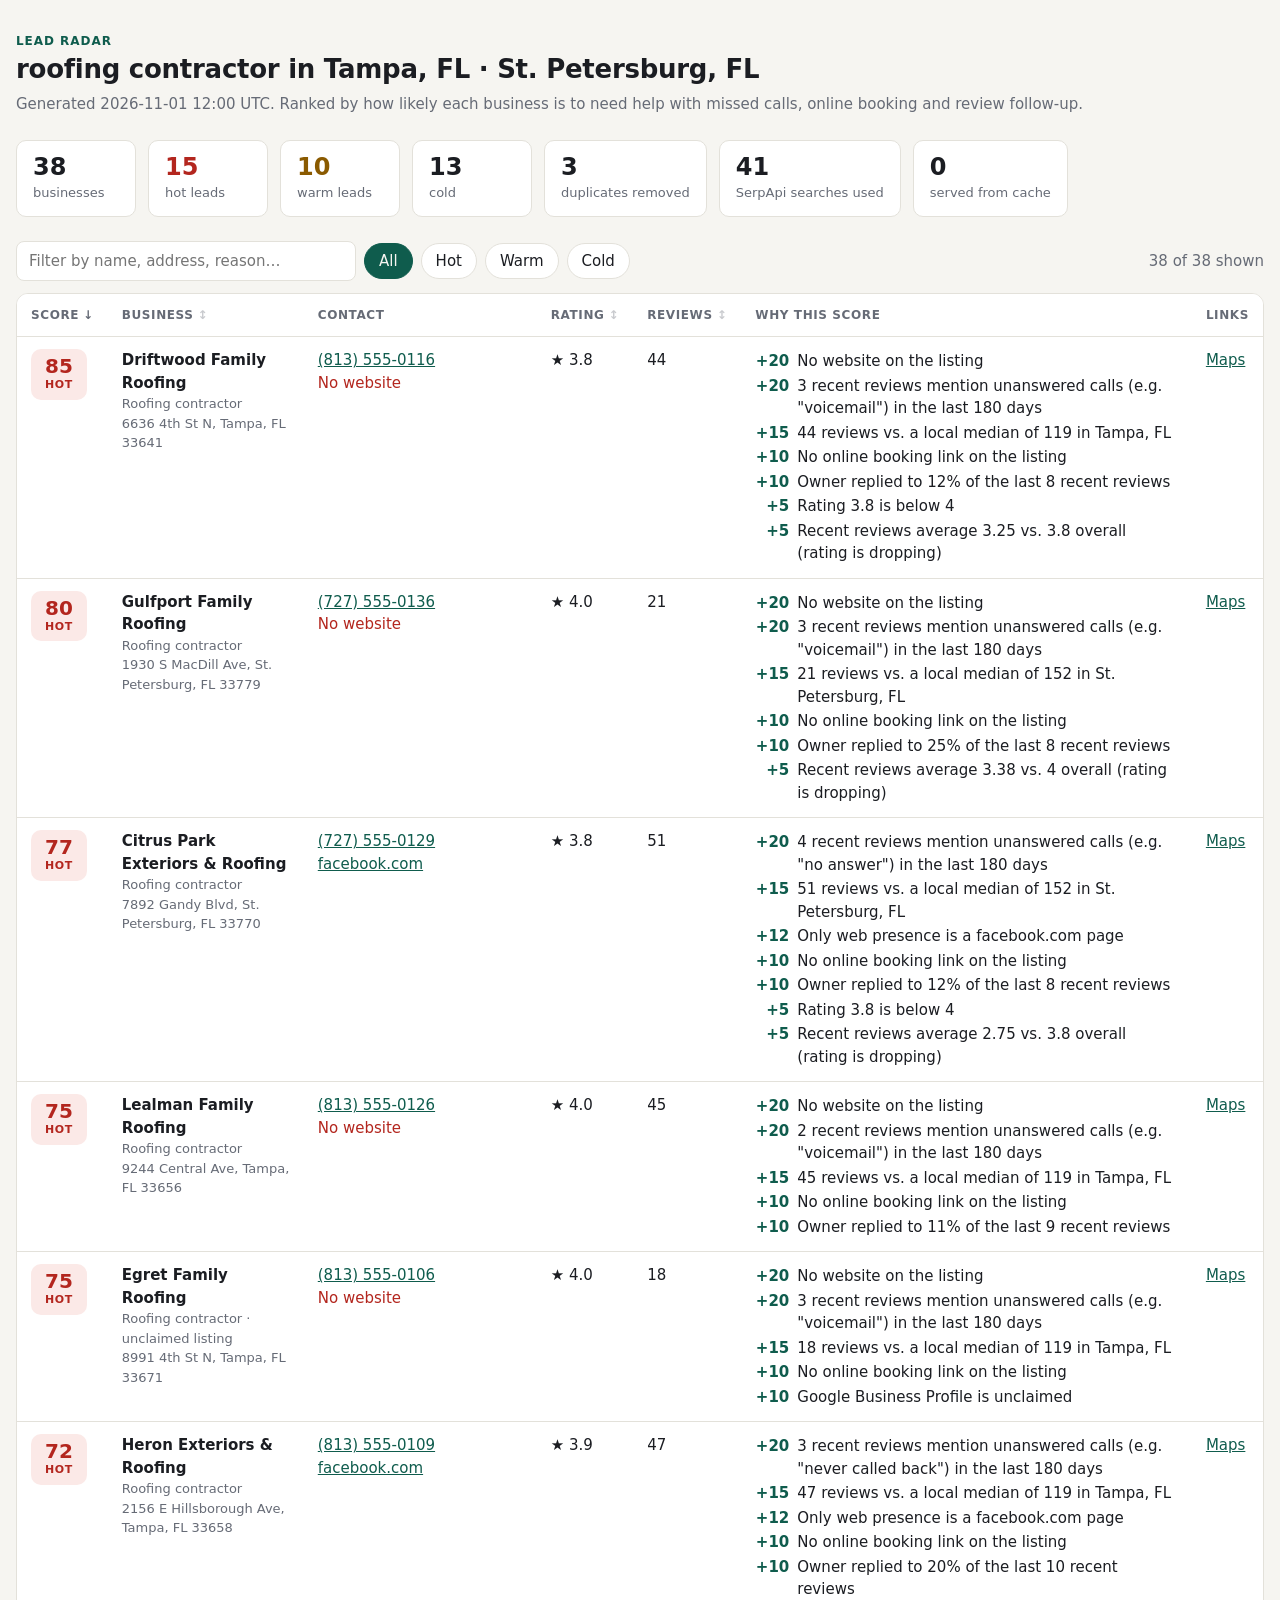
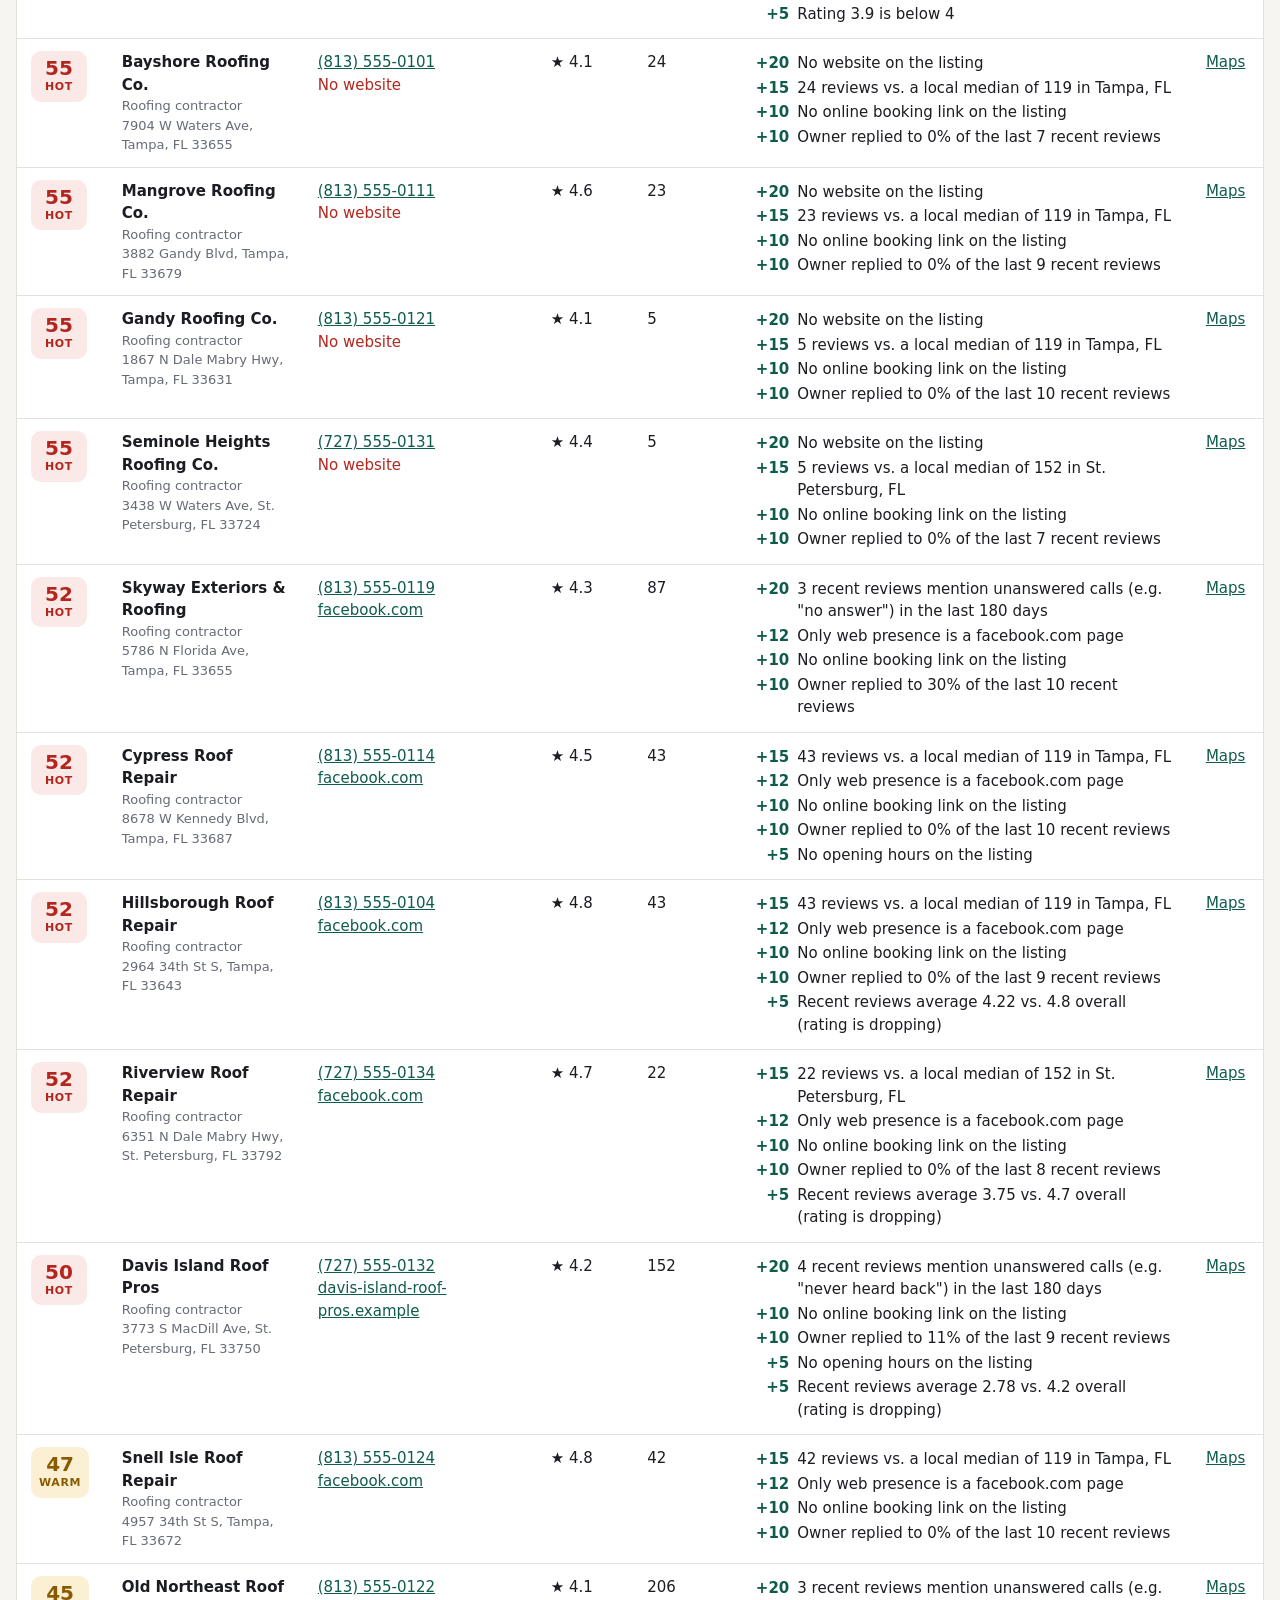
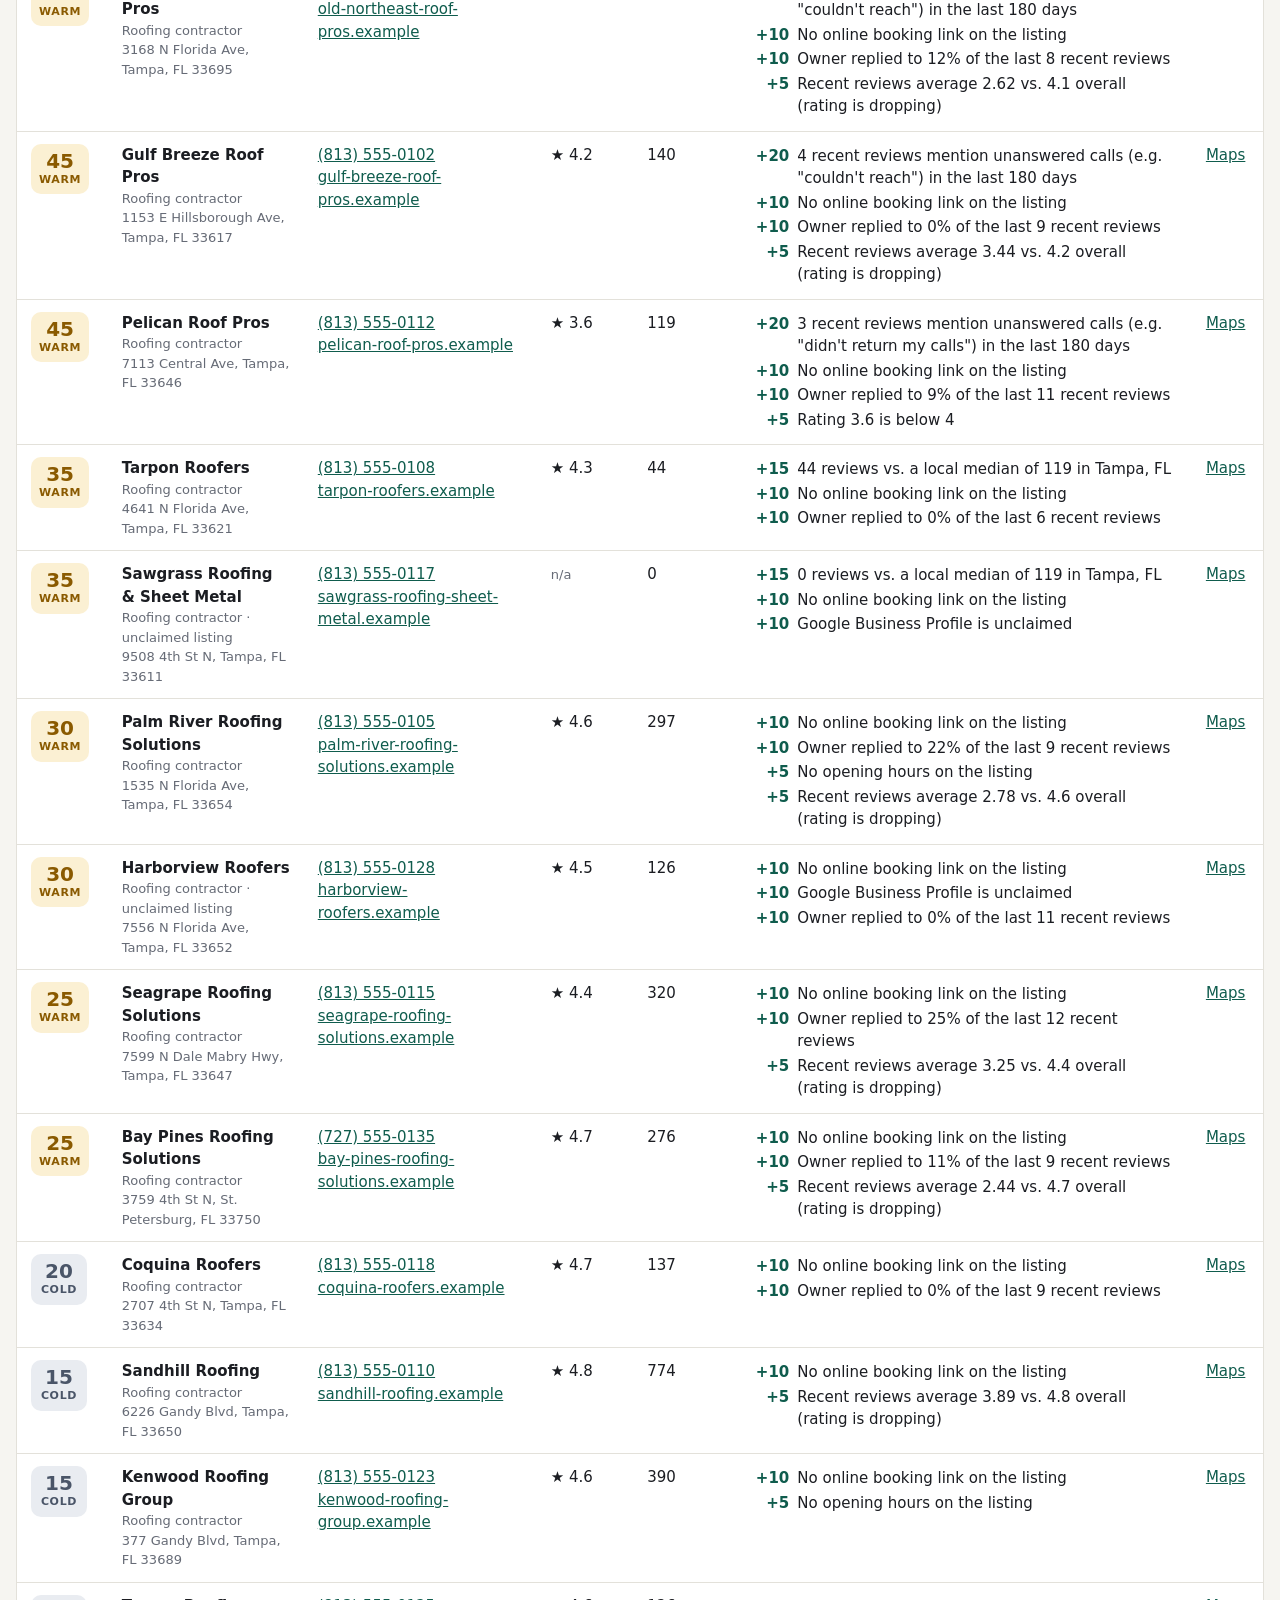
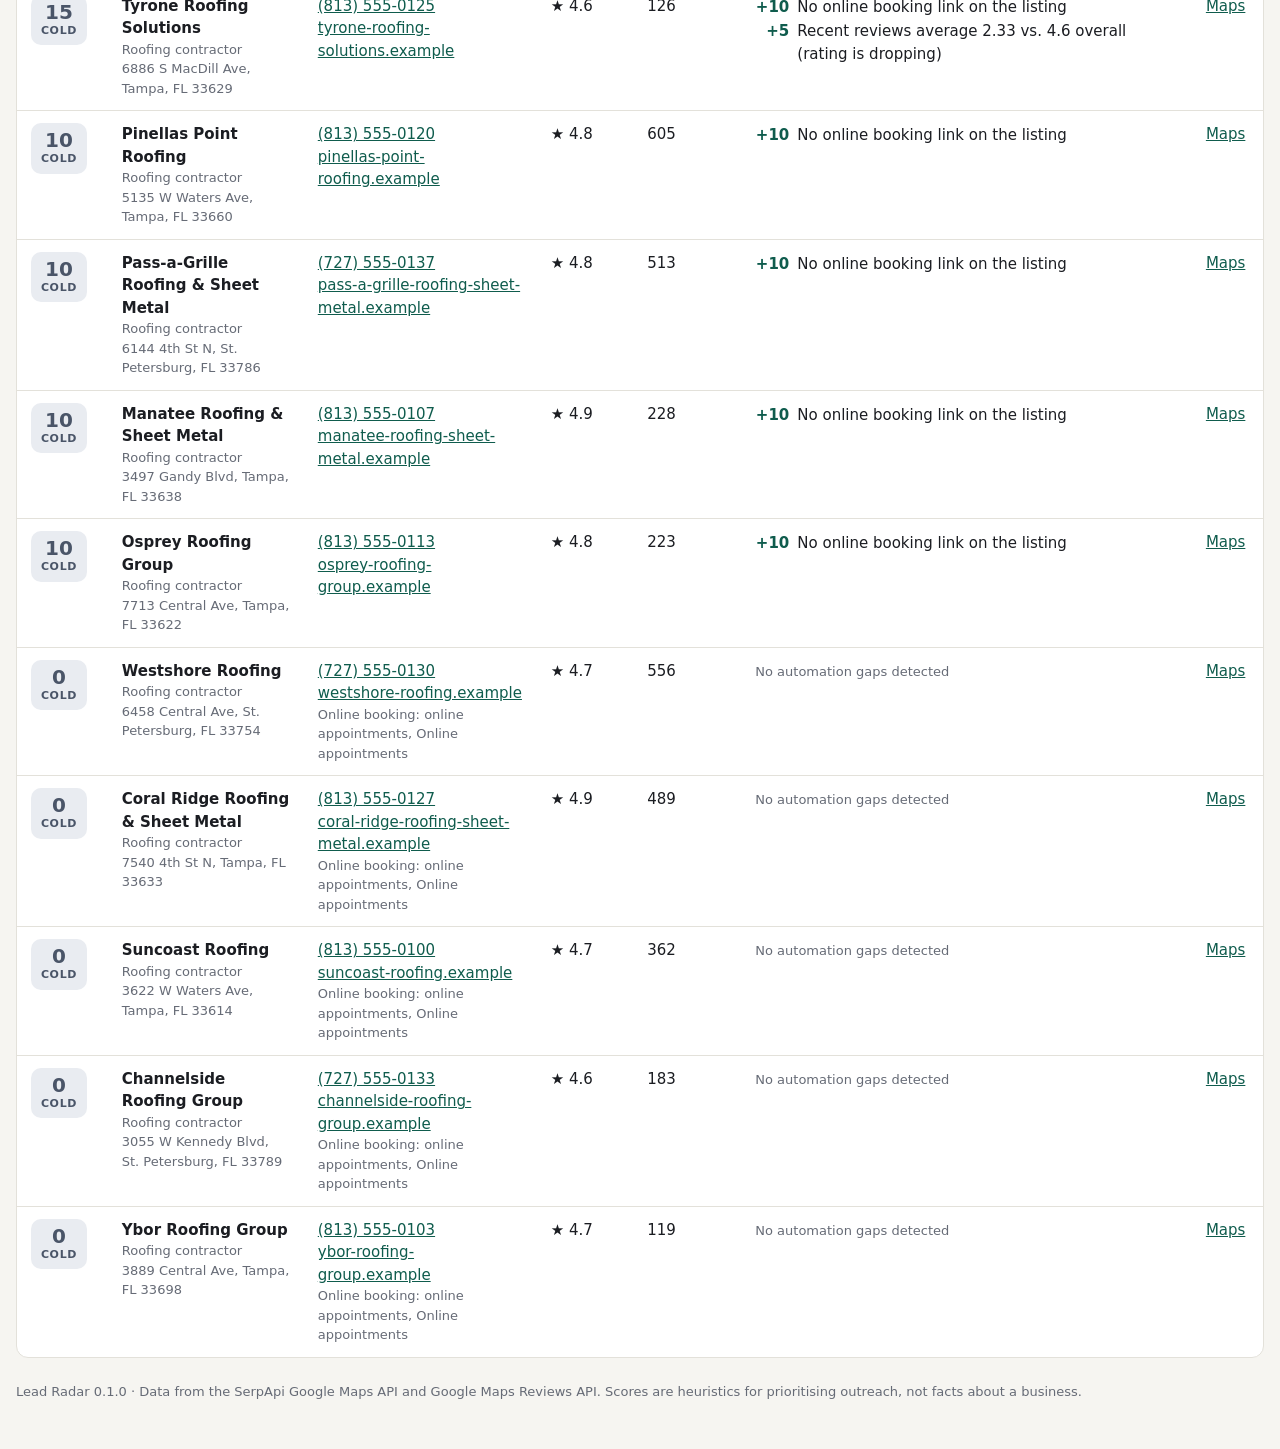
==== examples/demo-report.html @ 7108b61f "feat(export): CSV and self-contained HTML report, with sample output CSV cells are guarded against f" ====
<!doctype html>
<html lang="en">
<head>
<meta charset="utf-8">
<meta name="viewport" content="width=device-width, initial-scale=1">
<title>Lead Radar · roofing contractor</title>
<style>
  :root {
    --bg: #f6f5f1; --surface: #ffffff; --ink: #1b1d22; --muted: #666b76; --line: #e3e1da;
    --accent: #0f5c4d; --accent-soft: #e2efeb;
    --hot: #b3261e; --hot-bg: #fbe9e7; --warm: #8a5a00; --warm-bg: #fbf0d3;
    --cold: #4a5568; --cold-bg: #e9ecf1; --notice-bg: #fff4d6; --notice-ink: #5c4300;
  }
  @media (prefers-color-scheme: dark) {
    :root {
      --bg: #15171b; --surface: #1d2026; --ink: #e9e7e1; --muted: #9aa0ab; --line: #2e323b;
      --accent: #6fcdb6; --accent-soft: #1d332e;
      --hot: #ff9d93; --hot-bg: #47201d; --warm: #f2c668; --warm-bg: #3d3112;
      --cold: #b1b9c7; --cold-bg: #2b303a; --notice-bg: #3d3112; --notice-ink: #f2dca0;
    }
  }
  * { box-sizing: border-box; }
  body {
    margin: 0; background: var(--bg); color: var(--ink);
    font: 15px/1.5 ui-sans-serif, system-ui, -apple-system, "Segoe UI", Roboto, sans-serif;
  }
  .wrap { max-width: 1280px; margin: 0 auto; padding: 32px 16px 48px; }
  header h1 { margin: 0 0 4px; font-size: 26px; letter-spacing: -0.01em; text-wrap: balance; }
  header .eyebrow {
    font-size: 12px; font-weight: 600; letter-spacing: 0.08em; text-transform: uppercase;
    color: var(--accent);
  }
  header p { margin: 0; color: var(--muted); }
  .stats { display: flex; flex-wrap: wrap; gap: 12px; margin: 24px 0; }
  .stat {
    background: var(--surface); border: 1px solid var(--line); border-radius: 10px;
    padding: 12px 16px; min-width: 120px;
  }
  .stat b { display: block; font-size: 24px; line-height: 1.2; font-variant-numeric: tabular-nums; }
  .stat span { color: var(--muted); font-size: 13px; }
  .stat.hot b { color: var(--hot); } .stat.warm b { color: var(--warm); }
  .notice {
    background: var(--notice-bg); color: var(--notice-ink); border-radius: 10px;
    padding: 12px 16px; margin: 0 0 16px;
  }
  .notice ul { margin: 4px 0 0; padding-left: 20px; }
  .toolbar { display: flex; flex-wrap: wrap; gap: 8px; align-items: center; margin-bottom: 12px; }
  .toolbar input[type=search] {
    flex: 1 1 220px; max-width: 340px; padding: 8px 12px; border-radius: 8px;
    border: 1px solid var(--line); background: var(--surface); color: var(--ink); font: inherit;
  }
  .chip {
    border: 1px solid var(--line); background: var(--surface); color: var(--ink);
    border-radius: 999px; padding: 6px 14px; font: inherit; cursor: pointer;
  }
  .chip[aria-pressed=true] { background: var(--accent); border-color: var(--accent); color: var(--bg); }
  .count { color: var(--muted); margin-left: auto; font-variant-numeric: tabular-nums; }
  .table-scroll {
    overflow-x: auto; background: var(--surface); border: 1px solid var(--line); border-radius: 12px;
  }
  table { border-collapse: collapse; width: 100%; min-width: 980px; }
  th, td { text-align: left; vertical-align: top; padding: 12px 14px; border-bottom: 1px solid var(--line); }
  tbody tr:last-child td { border-bottom: 0; }
  thead th {
    position: sticky; top: 0; background: var(--surface); font-size: 12px; letter-spacing: 0.05em;
    text-transform: uppercase; color: var(--muted); white-space: nowrap;
  }
  th button {
    all: unset; cursor: pointer; display: inline-flex; gap: 4px; align-items: center;
  }
  th button:focus-visible, .chip:focus-visible, a:focus-visible, input:focus-visible {
    outline: 2px solid var(--accent); outline-offset: 2px;
  }
  th button::after { content: "↕"; opacity: 0.35; }
  th[aria-sort=ascending] button::after { content: "↑"; opacity: 1; }
  th[aria-sort=descending] button::after { content: "↓"; opacity: 1; }
  .badge {
    display: inline-flex; flex-direction: column; align-items: center; justify-content: center;
    min-width: 56px; padding: 6px 8px; border-radius: 10px; font-variant-numeric: tabular-nums;
  }
  .badge b { font-size: 20px; line-height: 1.1; }
  .badge small { font-size: 11px; font-weight: 600; letter-spacing: 0.06em; text-transform: uppercase; }
  .badge.hot { background: var(--hot-bg); color: var(--hot); }
  .badge.warm { background: var(--warm-bg); color: var(--warm); }
  .badge.cold { background: var(--cold-bg); color: var(--cold); }
  .name { font-weight: 600; }
  .sub { color: var(--muted); font-size: 13px; }
  a { color: var(--accent); }
  .missing { color: var(--hot); }
  .why { margin: 0; padding: 0; list-style: none; min-width: 300px; }
  .why li { display: flex; gap: 8px; padding: 1px 0; }
  .why .pts {
    flex: none; min-width: 34px; text-align: right; font-weight: 600; color: var(--accent);
    font-variant-numeric: tabular-nums;
  }
  .num { font-variant-numeric: tabular-nums; white-space: nowrap; }
  .empty { padding: 32px; text-align: center; color: var(--muted); }
  footer { margin-top: 24px; color: var(--muted); font-size: 13px; }
  @media print { .toolbar { display: none; } .table-scroll { overflow: visible; border: 0; } }
</style>
</head>
<body>
<div class="wrap">
  <header>
    <div class="eyebrow">Lead Radar</div>
    <h1>roofing contractor in Tampa, FL · St. Petersburg, FL</h1>
    <p>Generated 2026-11-01 12:00 UTC.
      Ranked by how likely each business is to need help with missed calls, online booking and review follow-up.</p>
  </header>

  <section class="stats" aria-label="Summary">
    <div class="stat"><b>38</b><span>businesses</span></div>
    <div class="stat hot"><b>15</b><span>hot leads</span></div>
    <div class="stat warm"><b>10</b><span>warm leads</span></div>
    <div class="stat"><b>13</b><span>cold</span></div>
    <div class="stat"><b>3</b><span>duplicates removed</span></div>
    <div class="stat"><b>41</b><span>SerpApi searches used</span></div>
    <div class="stat"><b>0</b><span>served from cache</span></div>
  </section>


  <div class="toolbar">
    <input type="search" id="q" placeholder="Filter by name, address, reason…" aria-label="Filter leads">
    <button class="chip" data-tier="all" aria-pressed="true">All</button>
    <button class="chip" data-tier="hot" aria-pressed="false">Hot</button>
    <button class="chip" data-tier="warm" aria-pressed="false">Warm</button>
    <button class="chip" data-tier="cold" aria-pressed="false">Cold</button>
    <span class="count" id="count" aria-live="polite"></span>
  </div>

  <div class="table-scroll">
    <table id="leads">
      <thead>
        <tr>
          <th data-sort="num" aria-sort="descending"><button>Score</button></th>
          <th data-sort="text"><button>Business</button></th>
          <th>Contact</th>
          <th data-sort="num"><button>Rating</button></th>
          <th data-sort="num"><button>Reviews</button></th>
          <th>Why this score</th>
          <th>Links</th>
        </tr>
      </thead>
      <tbody>
        <tr data-tier="hot">
          <td data-value="85">
            <span class="badge hot"><b>85</b><small>hot</small></span>
          </td>
          <td data-value="driftwood family roofing">
            <div class="name">Driftwood Family Roofing</div>
            <div class="sub">Roofing contractor</div>
            <div class="sub">6636 4th St N, Tampa, FL 33641</div>
          </td>
          <td>
<div class="num"><a href="tel:(813)555-0116">(813) 555-0116</a></div>
<div class="missing">No website</div>          </td>
          <td class="num" data-value="3.8">
★ 3.8          </td>
          <td class="num" data-value="44">44</td>
          <td>
            <ul class="why">
              <li><span class="pts">+20</span><span>No website on the listing</span></li>
              <li><span class="pts">+20</span><span>3 recent reviews mention unanswered calls (e.g. &#34;voicemail&#34;) in the last 180 days</span></li>
              <li><span class="pts">+15</span><span>44 reviews vs. a local median of 119 in Tampa, FL</span></li>
              <li><span class="pts">+10</span><span>No online booking link on the listing</span></li>
              <li><span class="pts">+10</span><span>Owner replied to 12% of the last 8 recent reviews</span></li>
              <li><span class="pts">+5</span><span>Rating 3.8 is below 4</span></li>
              <li><span class="pts">+5</span><span>Recent reviews average 3.25 vs. 3.8 overall (rating is dropping)</span></li>
            </ul>
          </td>
          <td><a href="https://www.google.com/maps/search/?api=1&amp;query=Driftwood+Family+Roofing&amp;query_place_id=ChIJ8-AMjKdJfhqhM4X-fpv_sEs" target="_blank" rel="noopener noreferrer">Maps</a></td>
        </tr>
        <tr data-tier="hot">
          <td data-value="80">
            <span class="badge hot"><b>80</b><small>hot</small></span>
          </td>
          <td data-value="gulfport family roofing">
            <div class="name">Gulfport Family Roofing</div>
            <div class="sub">Roofing contractor</div>
            <div class="sub">1930 S MacDill Ave, St. Petersburg, FL 33779</div>
          </td>
          <td>
<div class="num"><a href="tel:(727)555-0136">(727) 555-0136</a></div>
<div class="missing">No website</div>          </td>
          <td class="num" data-value="4.0">
★ 4.0          </td>
          <td class="num" data-value="21">21</td>
          <td>
            <ul class="why">
              <li><span class="pts">+20</span><span>No website on the listing</span></li>
              <li><span class="pts">+20</span><span>3 recent reviews mention unanswered calls (e.g. &#34;voicemail&#34;) in the last 180 days</span></li>
              <li><span class="pts">+15</span><span>21 reviews vs. a local median of 152 in St. Petersburg, FL</span></li>
              <li><span class="pts">+10</span><span>No online booking link on the listing</span></li>
              <li><span class="pts">+10</span><span>Owner replied to 25% of the last 8 recent reviews</span></li>
              <li><span class="pts">+5</span><span>Recent reviews average 3.38 vs. 4 overall (rating is dropping)</span></li>
            </ul>
          </td>
          <td><a href="https://www.google.com/maps/search/?api=1&amp;query=Gulfport+Family+Roofing&amp;query_place_id=ChIJ2R5J-TTjLCQmPRGGzpPdYOV" target="_blank" rel="noopener noreferrer">Maps</a></td>
        </tr>
        <tr data-tier="hot">
          <td data-value="77">
            <span class="badge hot"><b>77</b><small>hot</small></span>
          </td>
          <td data-value="citrus park exteriors &amp; roofing">
            <div class="name">Citrus Park Exteriors &amp; Roofing</div>
            <div class="sub">Roofing contractor</div>
            <div class="sub">7892 Gandy Blvd, St. Petersburg, FL 33770</div>
          </td>
          <td>
<div class="num"><a href="tel:(727)555-0129">(727) 555-0129</a></div>
<div><a href="https://www.facebook.com/citrusparkexteriorsroofing" target="_blank" rel="noopener noreferrer">facebook.com</a></div>
          </td>
          <td class="num" data-value="3.8">
★ 3.8          </td>
          <td class="num" data-value="51">51</td>
          <td>
            <ul class="why">
              <li><span class="pts">+20</span><span>4 recent reviews mention unanswered calls (e.g. &#34;no answer&#34;) in the last 180 days</span></li>
              <li><span class="pts">+15</span><span>51 reviews vs. a local median of 152 in St. Petersburg, FL</span></li>
              <li><span class="pts">+12</span><span>Only web presence is a facebook.com page</span></li>
              <li><span class="pts">+10</span><span>No online booking link on the listing</span></li>
              <li><span class="pts">+10</span><span>Owner replied to 12% of the last 8 recent reviews</span></li>
              <li><span class="pts">+5</span><span>Rating 3.8 is below 4</span></li>
              <li><span class="pts">+5</span><span>Recent reviews average 2.75 vs. 3.8 overall (rating is dropping)</span></li>
            </ul>
          </td>
          <td><a href="https://www.google.com/maps/search/?api=1&amp;query=Citrus+Park+Exteriors+%26+Roofing&amp;query_place_id=ChIJnfM_gefiu5ugtqq0J-q1aSk" target="_blank" rel="noopener noreferrer">Maps</a></td>
        </tr>
        <tr data-tier="hot">
          <td data-value="75">
            <span class="badge hot"><b>75</b><small>hot</small></span>
          </td>
          <td data-value="lealman family roofing">
            <div class="name">Lealman Family Roofing</div>
            <div class="sub">Roofing contractor</div>
            <div class="sub">9244 Central Ave, Tampa, FL 33656</div>
          </td>
          <td>
<div class="num"><a href="tel:(813)555-0126">(813) 555-0126</a></div>
<div class="missing">No website</div>          </td>
          <td class="num" data-value="4.0">
★ 4.0          </td>
          <td class="num" data-value="45">45</td>
          <td>
            <ul class="why">
              <li><span class="pts">+20</span><span>No website on the listing</span></li>
              <li><span class="pts">+20</span><span>2 recent reviews mention unanswered calls (e.g. &#34;voicemail&#34;) in the last 180 days</span></li>
              <li><span class="pts">+15</span><span>45 reviews vs. a local median of 119 in Tampa, FL</span></li>
              <li><span class="pts">+10</span><span>No online booking link on the listing</span></li>
              <li><span class="pts">+10</span><span>Owner replied to 11% of the last 9 recent reviews</span></li>
            </ul>
          </td>
          <td><a href="https://www.google.com/maps/search/?api=1&amp;query=Lealman+Family+Roofing&amp;query_place_id=ChIJWhpCqOLhJ2EC76eHAQXaRl7" target="_blank" rel="noopener noreferrer">Maps</a></td>
        </tr>
        <tr data-tier="hot">
          <td data-value="75">
            <span class="badge hot"><b>75</b><small>hot</small></span>
          </td>
          <td data-value="egret family roofing">
            <div class="name">Egret Family Roofing</div>
            <div class="sub">Roofing contractor · unclaimed listing</div>
            <div class="sub">8991 4th St N, Tampa, FL 33671</div>
          </td>
          <td>
<div class="num"><a href="tel:(813)555-0106">(813) 555-0106</a></div>
<div class="missing">No website</div>          </td>
          <td class="num" data-value="4.0">
★ 4.0          </td>
          <td class="num" data-value="18">18</td>
          <td>
            <ul class="why">
              <li><span class="pts">+20</span><span>No website on the listing</span></li>
              <li><span class="pts">+20</span><span>3 recent reviews mention unanswered calls (e.g. &#34;voicemail&#34;) in the last 180 days</span></li>
              <li><span class="pts">+15</span><span>18 reviews vs. a local median of 119 in Tampa, FL</span></li>
              <li><span class="pts">+10</span><span>No online booking link on the listing</span></li>
              <li><span class="pts">+10</span><span>Google Business Profile is unclaimed</span></li>
            </ul>
          </td>
          <td><a href="https://www.google.com/maps/search/?api=1&amp;query=Egret+Family+Roofing&amp;query_place_id=ChIJF3dx-ZjfBoQCCdWgN4S1q5F" target="_blank" rel="noopener noreferrer">Maps</a></td>
        </tr>
        <tr data-tier="hot">
          <td data-value="72">
            <span class="badge hot"><b>72</b><small>hot</small></span>
          </td>
          <td data-value="heron exteriors &amp; roofing">
            <div class="name">Heron Exteriors &amp; Roofing</div>
            <div class="sub">Roofing contractor</div>
            <div class="sub">2156 E Hillsborough Ave, Tampa, FL 33658</div>
          </td>
          <td>
<div class="num"><a href="tel:(813)555-0109">(813) 555-0109</a></div>
<div><a href="https://www.facebook.com/heronexteriorsroofing" target="_blank" rel="noopener noreferrer">facebook.com</a></div>
          </td>
          <td class="num" data-value="3.9">
★ 3.9          </td>
          <td class="num" data-value="47">47</td>
          <td>
            <ul class="why">
              <li><span class="pts">+20</span><span>3 recent reviews mention unanswered calls (e.g. &#34;never called back&#34;) in the last 180 days</span></li>
              <li><span class="pts">+15</span><span>47 reviews vs. a local median of 119 in Tampa, FL</span></li>
              <li><span class="pts">+12</span><span>Only web presence is a facebook.com page</span></li>
              <li><span class="pts">+10</span><span>No online booking link on the listing</span></li>
              <li><span class="pts">+10</span><span>Owner replied to 20% of the last 10 recent reviews</span></li>
              <li><span class="pts">+5</span><span>Rating 3.9 is below 4</span></li>
            </ul>
          </td>
          <td><a href="https://www.google.com/maps/search/?api=1&amp;query=Heron+Exteriors+%26+Roofing&amp;query_place_id=ChIJMaWTGrm2tvRIUjr7xUSeMOQ" target="_blank" rel="noopener noreferrer">Maps</a></td>
        </tr>
        <tr data-tier="hot">
          <td data-value="55">
            <span class="badge hot"><b>55</b><small>hot</small></span>
          </td>
          <td data-value="bayshore roofing co.">
            <div class="name">Bayshore Roofing Co.</div>
            <div class="sub">Roofing contractor</div>
            <div class="sub">7904 W Waters Ave, Tampa, FL 33655</div>
          </td>
          <td>
<div class="num"><a href="tel:(813)555-0101">(813) 555-0101</a></div>
<div class="missing">No website</div>          </td>
          <td class="num" data-value="4.1">
★ 4.1          </td>
          <td class="num" data-value="24">24</td>
          <td>
            <ul class="why">
              <li><span class="pts">+20</span><span>No website on the listing</span></li>
              <li><span class="pts">+15</span><span>24 reviews vs. a local median of 119 in Tampa, FL</span></li>
              <li><span class="pts">+10</span><span>No online booking link on the listing</span></li>
              <li><span class="pts">+10</span><span>Owner replied to 0% of the last 7 recent reviews</span></li>
            </ul>
          </td>
          <td><a href="https://www.google.com/maps/search/?api=1&amp;query=Bayshore+Roofing+Co.&amp;query_place_id=ChIJK9VIlirP8XXAzoVF6_h276_" target="_blank" rel="noopener noreferrer">Maps</a></td>
        </tr>
        <tr data-tier="hot">
          <td data-value="55">
            <span class="badge hot"><b>55</b><small>hot</small></span>
          </td>
          <td data-value="mangrove roofing co.">
            <div class="name">Mangrove Roofing Co.</div>
            <div class="sub">Roofing contractor</div>
            <div class="sub">3882 Gandy Blvd, Tampa, FL 33679</div>
          </td>
          <td>
<div class="num"><a href="tel:(813)555-0111">(813) 555-0111</a></div>
<div class="missing">No website</div>          </td>
          <td class="num" data-value="4.6">
★ 4.6          </td>
          <td class="num" data-value="23">23</td>
          <td>
            <ul class="why">
              <li><span class="pts">+20</span><span>No website on the listing</span></li>
              <li><span class="pts">+15</span><span>23 reviews vs. a local median of 119 in Tampa, FL</span></li>
              <li><span class="pts">+10</span><span>No online booking link on the listing</span></li>
              <li><span class="pts">+10</span><span>Owner replied to 0% of the last 9 recent reviews</span></li>
            </ul>
          </td>
          <td><a href="https://www.google.com/maps/search/?api=1&amp;query=Mangrove+Roofing+Co.&amp;query_place_id=ChIJ-CKq6Hr4wyLmzKUV6WYcirw" target="_blank" rel="noopener noreferrer">Maps</a></td>
        </tr>
        <tr data-tier="hot">
          <td data-value="55">
            <span class="badge hot"><b>55</b><small>hot</small></span>
          </td>
          <td data-value="gandy roofing co.">
            <div class="name">Gandy Roofing Co.</div>
            <div class="sub">Roofing contractor</div>
            <div class="sub">1867 N Dale Mabry Hwy, Tampa, FL 33631</div>
          </td>
          <td>
<div class="num"><a href="tel:(813)555-0121">(813) 555-0121</a></div>
<div class="missing">No website</div>          </td>
          <td class="num" data-value="4.1">
★ 4.1          </td>
          <td class="num" data-value="5">5</td>
          <td>
            <ul class="why">
              <li><span class="pts">+20</span><span>No website on the listing</span></li>
              <li><span class="pts">+15</span><span>5 reviews vs. a local median of 119 in Tampa, FL</span></li>
              <li><span class="pts">+10</span><span>No online booking link on the listing</span></li>
              <li><span class="pts">+10</span><span>Owner replied to 0% of the last 10 recent reviews</span></li>
            </ul>
          </td>
          <td><a href="https://www.google.com/maps/search/?api=1&amp;query=Gandy+Roofing+Co.&amp;query_place_id=ChIJNhxy83gaJBJt1UPy7abq3Al" target="_blank" rel="noopener noreferrer">Maps</a></td>
        </tr>
        <tr data-tier="hot">
          <td data-value="55">
            <span class="badge hot"><b>55</b><small>hot</small></span>
          </td>
          <td data-value="seminole heights roofing co.">
            <div class="name">Seminole Heights Roofing Co.</div>
            <div class="sub">Roofing contractor</div>
            <div class="sub">3438 W Waters Ave, St. Petersburg, FL 33724</div>
          </td>
          <td>
<div class="num"><a href="tel:(727)555-0131">(727) 555-0131</a></div>
<div class="missing">No website</div>          </td>
          <td class="num" data-value="4.4">
★ 4.4          </td>
          <td class="num" data-value="5">5</td>
          <td>
            <ul class="why">
              <li><span class="pts">+20</span><span>No website on the listing</span></li>
              <li><span class="pts">+15</span><span>5 reviews vs. a local median of 152 in St. Petersburg, FL</span></li>
              <li><span class="pts">+10</span><span>No online booking link on the listing</span></li>
              <li><span class="pts">+10</span><span>Owner replied to 0% of the last 7 recent reviews</span></li>
            </ul>
          </td>
          <td><a href="https://www.google.com/maps/search/?api=1&amp;query=Seminole+Heights+Roofing+Co.&amp;query_place_id=ChIJU0VCK2A2SKx9duZhGSnfAdp" target="_blank" rel="noopener noreferrer">Maps</a></td>
        </tr>
        <tr data-tier="hot">
          <td data-value="52">
            <span class="badge hot"><b>52</b><small>hot</small></span>
          </td>
          <td data-value="skyway exteriors &amp; roofing">
            <div class="name">Skyway Exteriors &amp; Roofing</div>
            <div class="sub">Roofing contractor</div>
            <div class="sub">5786 N Florida Ave, Tampa, FL 33655</div>
          </td>
          <td>
<div class="num"><a href="tel:(813)555-0119">(813) 555-0119</a></div>
<div><a href="https://www.facebook.com/skywayexteriorsroofing" target="_blank" rel="noopener noreferrer">facebook.com</a></div>
          </td>
          <td class="num" data-value="4.3">
★ 4.3          </td>
          <td class="num" data-value="87">87</td>
          <td>
            <ul class="why">
              <li><span class="pts">+20</span><span>3 recent reviews mention unanswered calls (e.g. &#34;no answer&#34;) in the last 180 days</span></li>
              <li><span class="pts">+12</span><span>Only web presence is a facebook.com page</span></li>
              <li><span class="pts">+10</span><span>No online booking link on the listing</span></li>
              <li><span class="pts">+10</span><span>Owner replied to 30% of the last 10 recent reviews</span></li>
            </ul>
          </td>
          <td><a href="https://www.google.com/maps/search/?api=1&amp;query=Skyway+Exteriors+%26+Roofing&amp;query_place_id=ChIJDAOfaPKQPDPlGY2VGwkUDnO" target="_blank" rel="noopener noreferrer">Maps</a></td>
        </tr>
        <tr data-tier="hot">
          <td data-value="52">
            <span class="badge hot"><b>52</b><small>hot</small></span>
          </td>
          <td data-value="cypress roof repair">
            <div class="name">Cypress Roof Repair</div>
            <div class="sub">Roofing contractor</div>
            <div class="sub">8678 W Kennedy Blvd, Tampa, FL 33687</div>
          </td>
          <td>
<div class="num"><a href="tel:(813)555-0114">(813) 555-0114</a></div>
<div><a href="https://www.facebook.com/cypressroofrepair" target="_blank" rel="noopener noreferrer">facebook.com</a></div>
          </td>
          <td class="num" data-value="4.5">
★ 4.5          </td>
          <td class="num" data-value="43">43</td>
          <td>
            <ul class="why">
              <li><span class="pts">+15</span><span>43 reviews vs. a local median of 119 in Tampa, FL</span></li>
              <li><span class="pts">+12</span><span>Only web presence is a facebook.com page</span></li>
              <li><span class="pts">+10</span><span>No online booking link on the listing</span></li>
              <li><span class="pts">+10</span><span>Owner replied to 0% of the last 10 recent reviews</span></li>
              <li><span class="pts">+5</span><span>No opening hours on the listing</span></li>
            </ul>
          </td>
          <td><a href="https://www.google.com/maps/search/?api=1&amp;query=Cypress+Roof+Repair&amp;query_place_id=ChIJq_YryTGzzVWVNy8A70dDuQt" target="_blank" rel="noopener noreferrer">Maps</a></td>
        </tr>
        <tr data-tier="hot">
          <td data-value="52">
            <span class="badge hot"><b>52</b><small>hot</small></span>
          </td>
          <td data-value="hillsborough roof repair">
            <div class="name">Hillsborough Roof Repair</div>
            <div class="sub">Roofing contractor</div>
            <div class="sub">2964 34th St S, Tampa, FL 33643</div>
          </td>
          <td>
<div class="num"><a href="tel:(813)555-0104">(813) 555-0104</a></div>
<div><a href="https://www.facebook.com/hillsboroughroofrepair" target="_blank" rel="noopener noreferrer">facebook.com</a></div>
          </td>
          <td class="num" data-value="4.8">
★ 4.8          </td>
          <td class="num" data-value="43">43</td>
          <td>
            <ul class="why">
              <li><span class="pts">+15</span><span>43 reviews vs. a local median of 119 in Tampa, FL</span></li>
              <li><span class="pts">+12</span><span>Only web presence is a facebook.com page</span></li>
              <li><span class="pts">+10</span><span>No online booking link on the listing</span></li>
              <li><span class="pts">+10</span><span>Owner replied to 0% of the last 9 recent reviews</span></li>
              <li><span class="pts">+5</span><span>Recent reviews average 4.22 vs. 4.8 overall (rating is dropping)</span></li>
            </ul>
          </td>
          <td><a href="https://www.google.com/maps/search/?api=1&amp;query=Hillsborough+Roof+Repair&amp;query_place_id=ChIJfYsgU_-eyxx4heSoTNI1ZIn" target="_blank" rel="noopener noreferrer">Maps</a></td>
        </tr>
        <tr data-tier="hot">
          <td data-value="52">
            <span class="badge hot"><b>52</b><small>hot</small></span>
          </td>
          <td data-value="riverview roof repair">
            <div class="name">Riverview Roof Repair</div>
            <div class="sub">Roofing contractor</div>
            <div class="sub">6351 N Dale Mabry Hwy, St. Petersburg, FL 33792</div>
          </td>
          <td>
<div class="num"><a href="tel:(727)555-0134">(727) 555-0134</a></div>
<div><a href="https://www.facebook.com/riverviewroofrepair" target="_blank" rel="noopener noreferrer">facebook.com</a></div>
          </td>
          <td class="num" data-value="4.7">
★ 4.7          </td>
          <td class="num" data-value="22">22</td>
          <td>
            <ul class="why">
              <li><span class="pts">+15</span><span>22 reviews vs. a local median of 152 in St. Petersburg, FL</span></li>
              <li><span class="pts">+12</span><span>Only web presence is a facebook.com page</span></li>
              <li><span class="pts">+10</span><span>No online booking link on the listing</span></li>
              <li><span class="pts">+10</span><span>Owner replied to 0% of the last 8 recent reviews</span></li>
              <li><span class="pts">+5</span><span>Recent reviews average 3.75 vs. 4.7 overall (rating is dropping)</span></li>
            </ul>
          </td>
          <td><a href="https://www.google.com/maps/search/?api=1&amp;query=Riverview+Roof+Repair&amp;query_place_id=ChIJTnoytbcDpdGLV_eJQWcClW5" target="_blank" rel="noopener noreferrer">Maps</a></td>
        </tr>
        <tr data-tier="hot">
          <td data-value="50">
            <span class="badge hot"><b>50</b><small>hot</small></span>
          </td>
          <td data-value="davis island roof pros">
            <div class="name">Davis Island Roof Pros</div>
            <div class="sub">Roofing contractor</div>
            <div class="sub">3773 S MacDill Ave, St. Petersburg, FL 33750</div>
          </td>
          <td>
<div class="num"><a href="tel:(727)555-0132">(727) 555-0132</a></div>
<div><a href="https://www.davis-island-roof-pros.example/" target="_blank" rel="noopener noreferrer">davis-island-roof-pros.example</a></div>
          </td>
          <td class="num" data-value="4.2">
★ 4.2          </td>
          <td class="num" data-value="152">152</td>
          <td>
            <ul class="why">
              <li><span class="pts">+20</span><span>4 recent reviews mention unanswered calls (e.g. &#34;never heard back&#34;) in the last 180 days</span></li>
              <li><span class="pts">+10</span><span>No online booking link on the listing</span></li>
              <li><span class="pts">+10</span><span>Owner replied to 11% of the last 9 recent reviews</span></li>
              <li><span class="pts">+5</span><span>No opening hours on the listing</span></li>
              <li><span class="pts">+5</span><span>Recent reviews average 2.78 vs. 4.2 overall (rating is dropping)</span></li>
            </ul>
          </td>
          <td><a href="https://www.google.com/maps/search/?api=1&amp;query=Davis+Island+Roof+Pros&amp;query_place_id=ChIJGsAcmVjCDCnuo6aN1deptsC" target="_blank" rel="noopener noreferrer">Maps</a></td>
        </tr>
        <tr data-tier="warm">
          <td data-value="47">
            <span class="badge warm"><b>47</b><small>warm</small></span>
          </td>
          <td data-value="snell isle roof repair">
            <div class="name">Snell Isle Roof Repair</div>
            <div class="sub">Roofing contractor</div>
            <div class="sub">4957 34th St S, Tampa, FL 33672</div>
          </td>
          <td>
<div class="num"><a href="tel:(813)555-0124">(813) 555-0124</a></div>
<div><a href="https://www.facebook.com/snellisleroofrepair" target="_blank" rel="noopener noreferrer">facebook.com</a></div>
          </td>
          <td class="num" data-value="4.8">
★ 4.8          </td>
          <td class="num" data-value="42">42</td>
          <td>
            <ul class="why">
              <li><span class="pts">+15</span><span>42 reviews vs. a local median of 119 in Tampa, FL</span></li>
              <li><span class="pts">+12</span><span>Only web presence is a facebook.com page</span></li>
              <li><span class="pts">+10</span><span>No online booking link on the listing</span></li>
              <li><span class="pts">+10</span><span>Owner replied to 0% of the last 10 recent reviews</span></li>
            </ul>
          </td>
          <td><a href="https://www.google.com/maps/search/?api=1&amp;query=Snell+Isle+Roof+Repair&amp;query_place_id=ChIJOmL9HPKnIij1uHFm4Ztp7X-" target="_blank" rel="noopener noreferrer">Maps</a></td>
        </tr>
        <tr data-tier="warm">
          <td data-value="45">
            <span class="badge warm"><b>45</b><small>warm</small></span>
          </td>
          <td data-value="old northeast roof pros">
            <div class="name">Old Northeast Roof Pros</div>
            <div class="sub">Roofing contractor</div>
            <div class="sub">3168 N Florida Ave, Tampa, FL 33695</div>
          </td>
          <td>
<div class="num"><a href="tel:(813)555-0122">(813) 555-0122</a></div>
<div><a href="https://www.old-northeast-roof-pros.example/" target="_blank" rel="noopener noreferrer">old-northeast-roof-pros.example</a></div>
          </td>
          <td class="num" data-value="4.1">
★ 4.1          </td>
          <td class="num" data-value="206">206</td>
          <td>
            <ul class="why">
              <li><span class="pts">+20</span><span>3 recent reviews mention unanswered calls (e.g. &#34;couldn&#39;t reach&#34;) in the last 180 days</span></li>
              <li><span class="pts">+10</span><span>No online booking link on the listing</span></li>
              <li><span class="pts">+10</span><span>Owner replied to 12% of the last 8 recent reviews</span></li>
              <li><span class="pts">+5</span><span>Recent reviews average 2.62 vs. 4.1 overall (rating is dropping)</span></li>
            </ul>
          </td>
          <td><a href="https://www.google.com/maps/search/?api=1&amp;query=Old+Northeast+Roof+Pros&amp;query_place_id=ChIJJSa09koJxPg8A0JMiT1Gp0G" target="_blank" rel="noopener noreferrer">Maps</a></td>
        </tr>
        <tr data-tier="warm">
          <td data-value="45">
            <span class="badge warm"><b>45</b><small>warm</small></span>
          </td>
          <td data-value="gulf breeze roof pros">
            <div class="name">Gulf Breeze Roof Pros</div>
            <div class="sub">Roofing contractor</div>
            <div class="sub">1153 E Hillsborough Ave, Tampa, FL 33617</div>
          </td>
          <td>
<div class="num"><a href="tel:(813)555-0102">(813) 555-0102</a></div>
<div><a href="https://www.gulf-breeze-roof-pros.example/" target="_blank" rel="noopener noreferrer">gulf-breeze-roof-pros.example</a></div>
          </td>
          <td class="num" data-value="4.2">
★ 4.2          </td>
          <td class="num" data-value="140">140</td>
          <td>
            <ul class="why">
              <li><span class="pts">+20</span><span>4 recent reviews mention unanswered calls (e.g. &#34;couldn&#39;t reach&#34;) in the last 180 days</span></li>
              <li><span class="pts">+10</span><span>No online booking link on the listing</span></li>
              <li><span class="pts">+10</span><span>Owner replied to 0% of the last 9 recent reviews</span></li>
              <li><span class="pts">+5</span><span>Recent reviews average 3.44 vs. 4.2 overall (rating is dropping)</span></li>
            </ul>
          </td>
          <td><a href="https://www.google.com/maps/search/?api=1&amp;query=Gulf+Breeze+Roof+Pros&amp;query_place_id=ChIJnEVVuM7_DHUIkT974xgi1x4" target="_blank" rel="noopener noreferrer">Maps</a></td>
        </tr>
        <tr data-tier="warm">
          <td data-value="45">
            <span class="badge warm"><b>45</b><small>warm</small></span>
          </td>
          <td data-value="pelican roof pros">
            <div class="name">Pelican Roof Pros</div>
            <div class="sub">Roofing contractor</div>
            <div class="sub">7113 Central Ave, Tampa, FL 33646</div>
          </td>
          <td>
<div class="num"><a href="tel:(813)555-0112">(813) 555-0112</a></div>
<div><a href="https://www.pelican-roof-pros.example/" target="_blank" rel="noopener noreferrer">pelican-roof-pros.example</a></div>
          </td>
          <td class="num" data-value="3.6">
★ 3.6          </td>
          <td class="num" data-value="119">119</td>
          <td>
            <ul class="why">
              <li><span class="pts">+20</span><span>3 recent reviews mention unanswered calls (e.g. &#34;didn&#39;t return my calls&#34;) in the last 180 days</span></li>
              <li><span class="pts">+10</span><span>No online booking link on the listing</span></li>
              <li><span class="pts">+10</span><span>Owner replied to 9% of the last 11 recent reviews</span></li>
              <li><span class="pts">+5</span><span>Rating 3.6 is below 4</span></li>
            </ul>
          </td>
          <td><a href="https://www.google.com/maps/search/?api=1&amp;query=Pelican+Roof+Pros&amp;query_place_id=ChIJbGnnltU8gYE7jwkrqkUtxiK" target="_blank" rel="noopener noreferrer">Maps</a></td>
        </tr>
        <tr data-tier="warm">
          <td data-value="35">
            <span class="badge warm"><b>35</b><small>warm</small></span>
          </td>
          <td data-value="tarpon roofers">
            <div class="name">Tarpon Roofers</div>
            <div class="sub">Roofing contractor</div>
            <div class="sub">4641 N Florida Ave, Tampa, FL 33621</div>
          </td>
          <td>
<div class="num"><a href="tel:(813)555-0108">(813) 555-0108</a></div>
<div><a href="https://www.tarpon-roofers.example/" target="_blank" rel="noopener noreferrer">tarpon-roofers.example</a></div>
          </td>
          <td class="num" data-value="4.3">
★ 4.3          </td>
          <td class="num" data-value="44">44</td>
          <td>
            <ul class="why">
              <li><span class="pts">+15</span><span>44 reviews vs. a local median of 119 in Tampa, FL</span></li>
              <li><span class="pts">+10</span><span>No online booking link on the listing</span></li>
              <li><span class="pts">+10</span><span>Owner replied to 0% of the last 6 recent reviews</span></li>
            </ul>
          </td>
          <td><a href="https://www.google.com/maps/search/?api=1&amp;query=Tarpon+Roofers&amp;query_place_id=ChIJ3E5u0eCTfYRkIa0Gi5hPwpk" target="_blank" rel="noopener noreferrer">Maps</a></td>
        </tr>
        <tr data-tier="warm">
          <td data-value="35">
            <span class="badge warm"><b>35</b><small>warm</small></span>
          </td>
          <td data-value="sawgrass roofing &amp; sheet metal">
            <div class="name">Sawgrass Roofing &amp; Sheet Metal</div>
            <div class="sub">Roofing contractor · unclaimed listing</div>
            <div class="sub">9508 4th St N, Tampa, FL 33611</div>
          </td>
          <td>
<div class="num"><a href="tel:(813)555-0117">(813) 555-0117</a></div>
<div><a href="https://www.sawgrass-roofing-sheet-metal.example/" target="_blank" rel="noopener noreferrer">sawgrass-roofing-sheet-metal.example</a></div>
          </td>
          <td class="num" data-value="-1">
<span class="sub">n/a</span>          </td>
          <td class="num" data-value="0">0</td>
          <td>
            <ul class="why">
              <li><span class="pts">+15</span><span>0 reviews vs. a local median of 119 in Tampa, FL</span></li>
              <li><span class="pts">+10</span><span>No online booking link on the listing</span></li>
              <li><span class="pts">+10</span><span>Google Business Profile is unclaimed</span></li>
            </ul>
          </td>
          <td><a href="https://www.google.com/maps/search/?api=1&amp;query=Sawgrass+Roofing+%26+Sheet+Metal&amp;query_place_id=ChIJR8mENvE-KOEHGKGHTcvYa4X" target="_blank" rel="noopener noreferrer">Maps</a></td>
        </tr>
        <tr data-tier="warm">
          <td data-value="30">
            <span class="badge warm"><b>30</b><small>warm</small></span>
          </td>
          <td data-value="palm river roofing solutions">
            <div class="name">Palm River Roofing Solutions</div>
            <div class="sub">Roofing contractor</div>
            <div class="sub">1535 N Florida Ave, Tampa, FL 33654</div>
          </td>
          <td>
<div class="num"><a href="tel:(813)555-0105">(813) 555-0105</a></div>
<div><a href="https://www.palm-river-roofing-solutions.example/" target="_blank" rel="noopener noreferrer">palm-river-roofing-solutions.example</a></div>
          </td>
          <td class="num" data-value="4.6">
★ 4.6          </td>
          <td class="num" data-value="297">297</td>
          <td>
            <ul class="why">
              <li><span class="pts">+10</span><span>No online booking link on the listing</span></li>
              <li><span class="pts">+10</span><span>Owner replied to 22% of the last 9 recent reviews</span></li>
              <li><span class="pts">+5</span><span>No opening hours on the listing</span></li>
              <li><span class="pts">+5</span><span>Recent reviews average 2.78 vs. 4.6 overall (rating is dropping)</span></li>
            </ul>
          </td>
          <td><a href="https://www.google.com/maps/search/?api=1&amp;query=Palm+River+Roofing+Solutions&amp;query_place_id=ChIJj030p7vnAvOstz1ifsUzgOp" target="_blank" rel="noopener noreferrer">Maps</a></td>
        </tr>
        <tr data-tier="warm">
          <td data-value="30">
            <span class="badge warm"><b>30</b><small>warm</small></span>
          </td>
          <td data-value="harborview roofers">
            <div class="name">Harborview Roofers</div>
            <div class="sub">Roofing contractor · unclaimed listing</div>
            <div class="sub">7556 N Florida Ave, Tampa, FL 33652</div>
          </td>
          <td>
<div class="num"><a href="tel:(813)555-0128">(813) 555-0128</a></div>
<div><a href="https://www.harborview-roofers.example/" target="_blank" rel="noopener noreferrer">harborview-roofers.example</a></div>
          </td>
          <td class="num" data-value="4.5">
★ 4.5          </td>
          <td class="num" data-value="126">126</td>
          <td>
            <ul class="why">
              <li><span class="pts">+10</span><span>No online booking link on the listing</span></li>
              <li><span class="pts">+10</span><span>Google Business Profile is unclaimed</span></li>
              <li><span class="pts">+10</span><span>Owner replied to 0% of the last 11 recent reviews</span></li>
            </ul>
          </td>
          <td><a href="https://www.google.com/maps/search/?api=1&amp;query=Harborview+Roofers&amp;query_place_id=ChIJQI1Ax14GzTGwxC67W-TBJND" target="_blank" rel="noopener noreferrer">Maps</a></td>
        </tr>
        <tr data-tier="warm">
          <td data-value="25">
            <span class="badge warm"><b>25</b><small>warm</small></span>
          </td>
          <td data-value="seagrape roofing solutions">
            <div class="name">Seagrape Roofing Solutions</div>
            <div class="sub">Roofing contractor</div>
            <div class="sub">7599 N Dale Mabry Hwy, Tampa, FL 33647</div>
          </td>
          <td>
<div class="num"><a href="tel:(813)555-0115">(813) 555-0115</a></div>
<div><a href="https://www.seagrape-roofing-solutions.example/" target="_blank" rel="noopener noreferrer">seagrape-roofing-solutions.example</a></div>
          </td>
          <td class="num" data-value="4.4">
★ 4.4          </td>
          <td class="num" data-value="320">320</td>
          <td>
            <ul class="why">
              <li><span class="pts">+10</span><span>No online booking link on the listing</span></li>
              <li><span class="pts">+10</span><span>Owner replied to 25% of the last 12 recent reviews</span></li>
              <li><span class="pts">+5</span><span>Recent reviews average 3.25 vs. 4.4 overall (rating is dropping)</span></li>
            </ul>
          </td>
          <td><a href="https://www.google.com/maps/search/?api=1&amp;query=Seagrape+Roofing+Solutions&amp;query_place_id=ChIJ36QSRiL88rGYoBrOoyKrJLm" target="_blank" rel="noopener noreferrer">Maps</a></td>
        </tr>
        <tr data-tier="warm">
          <td data-value="25">
            <span class="badge warm"><b>25</b><small>warm</small></span>
          </td>
          <td data-value="bay pines roofing solutions">
            <div class="name">Bay Pines Roofing Solutions</div>
            <div class="sub">Roofing contractor</div>
            <div class="sub">3759 4th St N, St. Petersburg, FL 33750</div>
          </td>
          <td>
<div class="num"><a href="tel:(727)555-0135">(727) 555-0135</a></div>
<div><a href="https://www.bay-pines-roofing-solutions.example/" target="_blank" rel="noopener noreferrer">bay-pines-roofing-solutions.example</a></div>
          </td>
          <td class="num" data-value="4.7">
★ 4.7          </td>
          <td class="num" data-value="276">276</td>
          <td>
            <ul class="why">
              <li><span class="pts">+10</span><span>No online booking link on the listing</span></li>
              <li><span class="pts">+10</span><span>Owner replied to 11% of the last 9 recent reviews</span></li>
              <li><span class="pts">+5</span><span>Recent reviews average 2.44 vs. 4.7 overall (rating is dropping)</span></li>
            </ul>
          </td>
          <td><a href="https://www.google.com/maps/search/?api=1&amp;query=Bay+Pines+Roofing+Solutions&amp;query_place_id=ChIJ0o7Qhlsfe9CrcGLkqoTsJfr" target="_blank" rel="noopener noreferrer">Maps</a></td>
        </tr>
        <tr data-tier="cold">
          <td data-value="20">
            <span class="badge cold"><b>20</b><small>cold</small></span>
          </td>
          <td data-value="coquina roofers">
            <div class="name">Coquina Roofers</div>
            <div class="sub">Roofing contractor</div>
            <div class="sub">2707 4th St N, Tampa, FL 33634</div>
          </td>
          <td>
<div class="num"><a href="tel:(813)555-0118">(813) 555-0118</a></div>
<div><a href="https://www.coquina-roofers.example/" target="_blank" rel="noopener noreferrer">coquina-roofers.example</a></div>
          </td>
          <td class="num" data-value="4.7">
★ 4.7          </td>
          <td class="num" data-value="137">137</td>
          <td>
            <ul class="why">
              <li><span class="pts">+10</span><span>No online booking link on the listing</span></li>
              <li><span class="pts">+10</span><span>Owner replied to 0% of the last 9 recent reviews</span></li>
            </ul>
          </td>
          <td><a href="https://www.google.com/maps/search/?api=1&amp;query=Coquina+Roofers&amp;query_place_id=ChIJkuqnbLXi-cZrU8Z9jZr9dHt" target="_blank" rel="noopener noreferrer">Maps</a></td>
        </tr>
        <tr data-tier="cold">
          <td data-value="15">
            <span class="badge cold"><b>15</b><small>cold</small></span>
          </td>
          <td data-value="sandhill roofing">
            <div class="name">Sandhill Roofing</div>
            <div class="sub">Roofing contractor</div>
            <div class="sub">6226 Gandy Blvd, Tampa, FL 33650</div>
          </td>
          <td>
<div class="num"><a href="tel:(813)555-0110">(813) 555-0110</a></div>
<div><a href="https://www.sandhill-roofing.example/" target="_blank" rel="noopener noreferrer">sandhill-roofing.example</a></div>
          </td>
          <td class="num" data-value="4.8">
★ 4.8          </td>
          <td class="num" data-value="774">774</td>
          <td>
            <ul class="why">
              <li><span class="pts">+10</span><span>No online booking link on the listing</span></li>
              <li><span class="pts">+5</span><span>Recent reviews average 3.89 vs. 4.8 overall (rating is dropping)</span></li>
            </ul>
          </td>
          <td><a href="https://www.google.com/maps/search/?api=1&amp;query=Sandhill+Roofing&amp;query_place_id=ChIJoGMP_DdREbmycfzli2IsZ7l" target="_blank" rel="noopener noreferrer">Maps</a></td>
        </tr>
        <tr data-tier="cold">
          <td data-value="15">
            <span class="badge cold"><b>15</b><small>cold</small></span>
          </td>
          <td data-value="kenwood roofing group">
            <div class="name">Kenwood Roofing Group</div>
            <div class="sub">Roofing contractor</div>
            <div class="sub">377 Gandy Blvd, Tampa, FL 33689</div>
          </td>
          <td>
<div class="num"><a href="tel:(813)555-0123">(813) 555-0123</a></div>
<div><a href="https://www.kenwood-roofing-group.example/" target="_blank" rel="noopener noreferrer">kenwood-roofing-group.example</a></div>
          </td>
          <td class="num" data-value="4.6">
★ 4.6          </td>
          <td class="num" data-value="390">390</td>
          <td>
            <ul class="why">
              <li><span class="pts">+10</span><span>No online booking link on the listing</span></li>
              <li><span class="pts">+5</span><span>No opening hours on the listing</span></li>
            </ul>
          </td>
          <td><a href="https://www.google.com/maps/search/?api=1&amp;query=Kenwood+Roofing+Group&amp;query_place_id=ChIJrRIiSRPp5nOv-5Q1cCOROKy" target="_blank" rel="noopener noreferrer">Maps</a></td>
        </tr>
        <tr data-tier="cold">
          <td data-value="15">
            <span class="badge cold"><b>15</b><small>cold</small></span>
          </td>
          <td data-value="tyrone roofing solutions">
            <div class="name">Tyrone Roofing Solutions</div>
            <div class="sub">Roofing contractor</div>
            <div class="sub">6886 S MacDill Ave, Tampa, FL 33629</div>
          </td>
          <td>
<div class="num"><a href="tel:(813)555-0125">(813) 555-0125</a></div>
<div><a href="https://www.tyrone-roofing-solutions.example/" target="_blank" rel="noopener noreferrer">tyrone-roofing-solutions.example</a></div>
          </td>
          <td class="num" data-value="4.6">
★ 4.6          </td>
          <td class="num" data-value="126">126</td>
          <td>
            <ul class="why">
              <li><span class="pts">+10</span><span>No online booking link on the listing</span></li>
              <li><span class="pts">+5</span><span>Recent reviews average 2.33 vs. 4.6 overall (rating is dropping)</span></li>
            </ul>
          </td>
          <td><a href="https://www.google.com/maps/search/?api=1&amp;query=Tyrone+Roofing+Solutions&amp;query_place_id=ChIJ6F3bZlx5J08P03p7QZIaUC5" target="_blank" rel="noopener noreferrer">Maps</a></td>
        </tr>
        <tr data-tier="cold">
          <td data-value="10">
            <span class="badge cold"><b>10</b><small>cold</small></span>
          </td>
          <td data-value="pinellas point roofing">
            <div class="name">Pinellas Point Roofing</div>
            <div class="sub">Roofing contractor</div>
            <div class="sub">5135 W Waters Ave, Tampa, FL 33660</div>
          </td>
          <td>
<div class="num"><a href="tel:(813)555-0120">(813) 555-0120</a></div>
<div><a href="https://www.pinellas-point-roofing.example/" target="_blank" rel="noopener noreferrer">pinellas-point-roofing.example</a></div>
          </td>
          <td class="num" data-value="4.8">
★ 4.8          </td>
          <td class="num" data-value="605">605</td>
          <td>
            <ul class="why">
              <li><span class="pts">+10</span><span>No online booking link on the listing</span></li>
            </ul>
          </td>
          <td><a href="https://www.google.com/maps/search/?api=1&amp;query=Pinellas+Point+Roofing&amp;query_place_id=ChIJbtP22bFvvSCmGIbCFrC6ut-" target="_blank" rel="noopener noreferrer">Maps</a></td>
        </tr>
        <tr data-tier="cold">
          <td data-value="10">
            <span class="badge cold"><b>10</b><small>cold</small></span>
          </td>
          <td data-value="pass-a-grille roofing &amp; sheet metal">
            <div class="name">Pass-a-Grille Roofing &amp; Sheet Metal</div>
            <div class="sub">Roofing contractor</div>
            <div class="sub">6144 4th St N, St. Petersburg, FL 33786</div>
          </td>
          <td>
<div class="num"><a href="tel:(727)555-0137">(727) 555-0137</a></div>
<div><a href="https://www.pass-a-grille-roofing-sheet-metal.example/" target="_blank" rel="noopener noreferrer">pass-a-grille-roofing-sheet-metal.example</a></div>
          </td>
          <td class="num" data-value="4.8">
★ 4.8          </td>
          <td class="num" data-value="513">513</td>
          <td>
            <ul class="why">
              <li><span class="pts">+10</span><span>No online booking link on the listing</span></li>
            </ul>
          </td>
          <td><a href="https://www.google.com/maps/search/?api=1&amp;query=Pass-a-Grille+Roofing+%26+Sheet+Metal&amp;query_place_id=ChIJGCv3UrdfJoIJWx6yKwvh-XE" target="_blank" rel="noopener noreferrer">Maps</a></td>
        </tr>
        <tr data-tier="cold">
          <td data-value="10">
            <span class="badge cold"><b>10</b><small>cold</small></span>
          </td>
          <td data-value="manatee roofing &amp; sheet metal">
            <div class="name">Manatee Roofing &amp; Sheet Metal</div>
            <div class="sub">Roofing contractor</div>
            <div class="sub">3497 Gandy Blvd, Tampa, FL 33638</div>
          </td>
          <td>
<div class="num"><a href="tel:(813)555-0107">(813) 555-0107</a></div>
<div><a href="https://www.manatee-roofing-sheet-metal.example/" target="_blank" rel="noopener noreferrer">manatee-roofing-sheet-metal.example</a></div>
          </td>
          <td class="num" data-value="4.9">
★ 4.9          </td>
          <td class="num" data-value="228">228</td>
          <td>
            <ul class="why">
              <li><span class="pts">+10</span><span>No online booking link on the listing</span></li>
            </ul>
          </td>
          <td><a href="https://www.google.com/maps/search/?api=1&amp;query=Manatee+Roofing+%26+Sheet+Metal&amp;query_place_id=ChIJSUMYdiNpCzJ4-9zoQh13eA7" target="_blank" rel="noopener noreferrer">Maps</a></td>
        </tr>
        <tr data-tier="cold">
          <td data-value="10">
            <span class="badge cold"><b>10</b><small>cold</small></span>
          </td>
          <td data-value="osprey roofing group">
            <div class="name">Osprey Roofing Group</div>
            <div class="sub">Roofing contractor</div>
            <div class="sub">7713 Central Ave, Tampa, FL 33622</div>
          </td>
          <td>
<div class="num"><a href="tel:(813)555-0113">(813) 555-0113</a></div>
<div><a href="https://www.osprey-roofing-group.example/" target="_blank" rel="noopener noreferrer">osprey-roofing-group.example</a></div>
          </td>
          <td class="num" data-value="4.8">
★ 4.8          </td>
          <td class="num" data-value="223">223</td>
          <td>
            <ul class="why">
              <li><span class="pts">+10</span><span>No online booking link on the listing</span></li>
            </ul>
          </td>
          <td><a href="https://www.google.com/maps/search/?api=1&amp;query=Osprey+Roofing+Group&amp;query_place_id=ChIJMRU1IDzNQTJvVLG6-9TYXZK" target="_blank" rel="noopener noreferrer">Maps</a></td>
        </tr>
        <tr data-tier="cold">
          <td data-value="0">
            <span class="badge cold"><b>0</b><small>cold</small></span>
          </td>
          <td data-value="westshore roofing">
            <div class="name">Westshore Roofing</div>
            <div class="sub">Roofing contractor</div>
            <div class="sub">6458 Central Ave, St. Petersburg, FL 33754</div>
          </td>
          <td>
<div class="num"><a href="tel:(727)555-0130">(727) 555-0130</a></div>
<div><a href="https://www.westshore-roofing.example/" target="_blank" rel="noopener noreferrer">westshore-roofing.example</a></div>
<div class="sub">Online booking: online appointments, Online appointments</div>
          </td>
          <td class="num" data-value="4.7">
★ 4.7          </td>
          <td class="num" data-value="556">556</td>
          <td>
<span class="sub">No automation gaps detected</span>          </td>
          <td><a href="https://www.google.com/maps/search/?api=1&amp;query=Westshore+Roofing&amp;query_place_id=ChIJUqphFESbVDd4rH3LsKOJr4d" target="_blank" rel="noopener noreferrer">Maps</a></td>
        </tr>
        <tr data-tier="cold">
          <td data-value="0">
            <span class="badge cold"><b>0</b><small>cold</small></span>
          </td>
          <td data-value="coral ridge roofing &amp; sheet metal">
            <div class="name">Coral Ridge Roofing &amp; Sheet Metal</div>
            <div class="sub">Roofing contractor</div>
            <div class="sub">7540 4th St N, Tampa, FL 33633</div>
          </td>
          <td>
<div class="num"><a href="tel:(813)555-0127">(813) 555-0127</a></div>
<div><a href="https://www.coral-ridge-roofing-sheet-metal.example/" target="_blank" rel="noopener noreferrer">coral-ridge-roofing-sheet-metal.example</a></div>
<div class="sub">Online booking: online appointments, Online appointments</div>
          </td>
          <td class="num" data-value="4.9">
★ 4.9          </td>
          <td class="num" data-value="489">489</td>
          <td>
<span class="sub">No automation gaps detected</span>          </td>
          <td><a href="https://www.google.com/maps/search/?api=1&amp;query=Coral+Ridge+Roofing+%26+Sheet+Metal&amp;query_place_id=ChIJFKqYsAUM8koYNOZwjxgL4mU" target="_blank" rel="noopener noreferrer">Maps</a></td>
        </tr>
        <tr data-tier="cold">
          <td data-value="0">
            <span class="badge cold"><b>0</b><small>cold</small></span>
          </td>
          <td data-value="suncoast roofing">
            <div class="name">Suncoast Roofing</div>
            <div class="sub">Roofing contractor</div>
            <div class="sub">3622 W Waters Ave, Tampa, FL 33614</div>
          </td>
          <td>
<div class="num"><a href="tel:(813)555-0100">(813) 555-0100</a></div>
<div><a href="https://www.suncoast-roofing.example/" target="_blank" rel="noopener noreferrer">suncoast-roofing.example</a></div>
<div class="sub">Online booking: online appointments, Online appointments</div>
          </td>
          <td class="num" data-value="4.7">
★ 4.7          </td>
          <td class="num" data-value="362">362</td>
          <td>
<span class="sub">No automation gaps detected</span>          </td>
          <td><a href="https://www.google.com/maps/search/?api=1&amp;query=Suncoast+Roofing&amp;query_place_id=ChIJnpDUe0mrf60GH54Uq_X-6Nw" target="_blank" rel="noopener noreferrer">Maps</a></td>
        </tr>
        <tr data-tier="cold">
          <td data-value="0">
            <span class="badge cold"><b>0</b><small>cold</small></span>
          </td>
          <td data-value="channelside roofing group">
            <div class="name">Channelside Roofing Group</div>
            <div class="sub">Roofing contractor</div>
            <div class="sub">3055 W Kennedy Blvd, St. Petersburg, FL 33789</div>
          </td>
          <td>
<div class="num"><a href="tel:(727)555-0133">(727) 555-0133</a></div>
<div><a href="https://www.channelside-roofing-group.example/" target="_blank" rel="noopener noreferrer">channelside-roofing-group.example</a></div>
<div class="sub">Online booking: online appointments, Online appointments</div>
          </td>
          <td class="num" data-value="4.6">
★ 4.6          </td>
          <td class="num" data-value="183">183</td>
          <td>
<span class="sub">No automation gaps detected</span>          </td>
          <td><a href="https://www.google.com/maps/search/?api=1&amp;query=Channelside+Roofing+Group&amp;query_place_id=ChIJwmMlLMmuVhf7Cg845XDJkCF" target="_blank" rel="noopener noreferrer">Maps</a></td>
        </tr>
        <tr data-tier="cold">
          <td data-value="0">
            <span class="badge cold"><b>0</b><small>cold</small></span>
          </td>
          <td data-value="ybor roofing group">
            <div class="name">Ybor Roofing Group</div>
            <div class="sub">Roofing contractor</div>
            <div class="sub">3889 Central Ave, Tampa, FL 33698</div>
          </td>
          <td>
<div class="num"><a href="tel:(813)555-0103">(813) 555-0103</a></div>
<div><a href="https://www.ybor-roofing-group.example/" target="_blank" rel="noopener noreferrer">ybor-roofing-group.example</a></div>
<div class="sub">Online booking: online appointments, Online appointments</div>
          </td>
          <td class="num" data-value="4.7">
★ 4.7          </td>
          <td class="num" data-value="119">119</td>
          <td>
<span class="sub">No automation gaps detected</span>          </td>
          <td><a href="https://www.google.com/maps/search/?api=1&amp;query=Ybor+Roofing+Group&amp;query_place_id=ChIJKQ5Smt6a5TE1nsXGdHQruPg" target="_blank" rel="noopener noreferrer">Maps</a></td>
        </tr>
      </tbody>
    </table>
  </div>

  <footer>
    Lead Radar 0.1.0 · Data from the SerpApi Google Maps API and Google Maps Reviews API.
    Scores are heuristics for prioritising outreach, not facts about a business.
  </footer>
</div>
<script>
(function () {
  var table = document.getElementById("leads");
  if (!table) return;
  var tbody = table.tBodies[0];
  var rows = Array.prototype.slice.call(tbody.rows);
  var query = document.getElementById("q");
  var count = document.getElementById("count");
  var chips = Array.prototype.slice.call(document.querySelectorAll(".chip"));
  var tier = "all";

  function applyFilter() {
    var needle = query.value.trim().toLowerCase();
    var shown = 0;
    rows.forEach(function (row) {
      var ok = (tier === "all" || row.dataset.tier === tier) &&
               (!needle || row.textContent.toLowerCase().indexOf(needle) !== -1);
      row.hidden = !ok;
      if (ok) shown += 1;
    });
    count.textContent = shown + " of " + rows.length + " shown";
  }

  chips.forEach(function (chip) {
    chip.addEventListener("click", function () {
      tier = chip.dataset.tier;
      chips.forEach(function (c) { c.setAttribute("aria-pressed", String(c === chip)); });
      applyFilter();
    });
  });
  query.addEventListener("input", applyFilter);

  Array.prototype.forEach.call(table.tHead.rows[0].cells, function (th, index) {
    var kind = th.dataset.sort;
    if (!kind) return;
    th.querySelector("button").addEventListener("click", function () {
      var ascending = th.getAttribute("aria-sort") === "descending";
      if (!th.hasAttribute("aria-sort")) ascending = kind === "text";
      Array.prototype.forEach.call(table.tHead.rows[0].cells, function (other) {
        other.removeAttribute("aria-sort");
      });
      th.setAttribute("aria-sort", ascending ? "ascending" : "descending");
      rows.sort(function (a, b) {
        var x = a.cells[index].dataset.value, y = b.cells[index].dataset.value;
        var diff = kind === "num" ? parseFloat(x) - parseFloat(y) : x.localeCompare(y);
        return ascending ? diff : -diff;
      });
      rows.forEach(function (row) { tbody.appendChild(row); });
    });
  });

  applyFilter();
})();
</script>
</body>
</html>
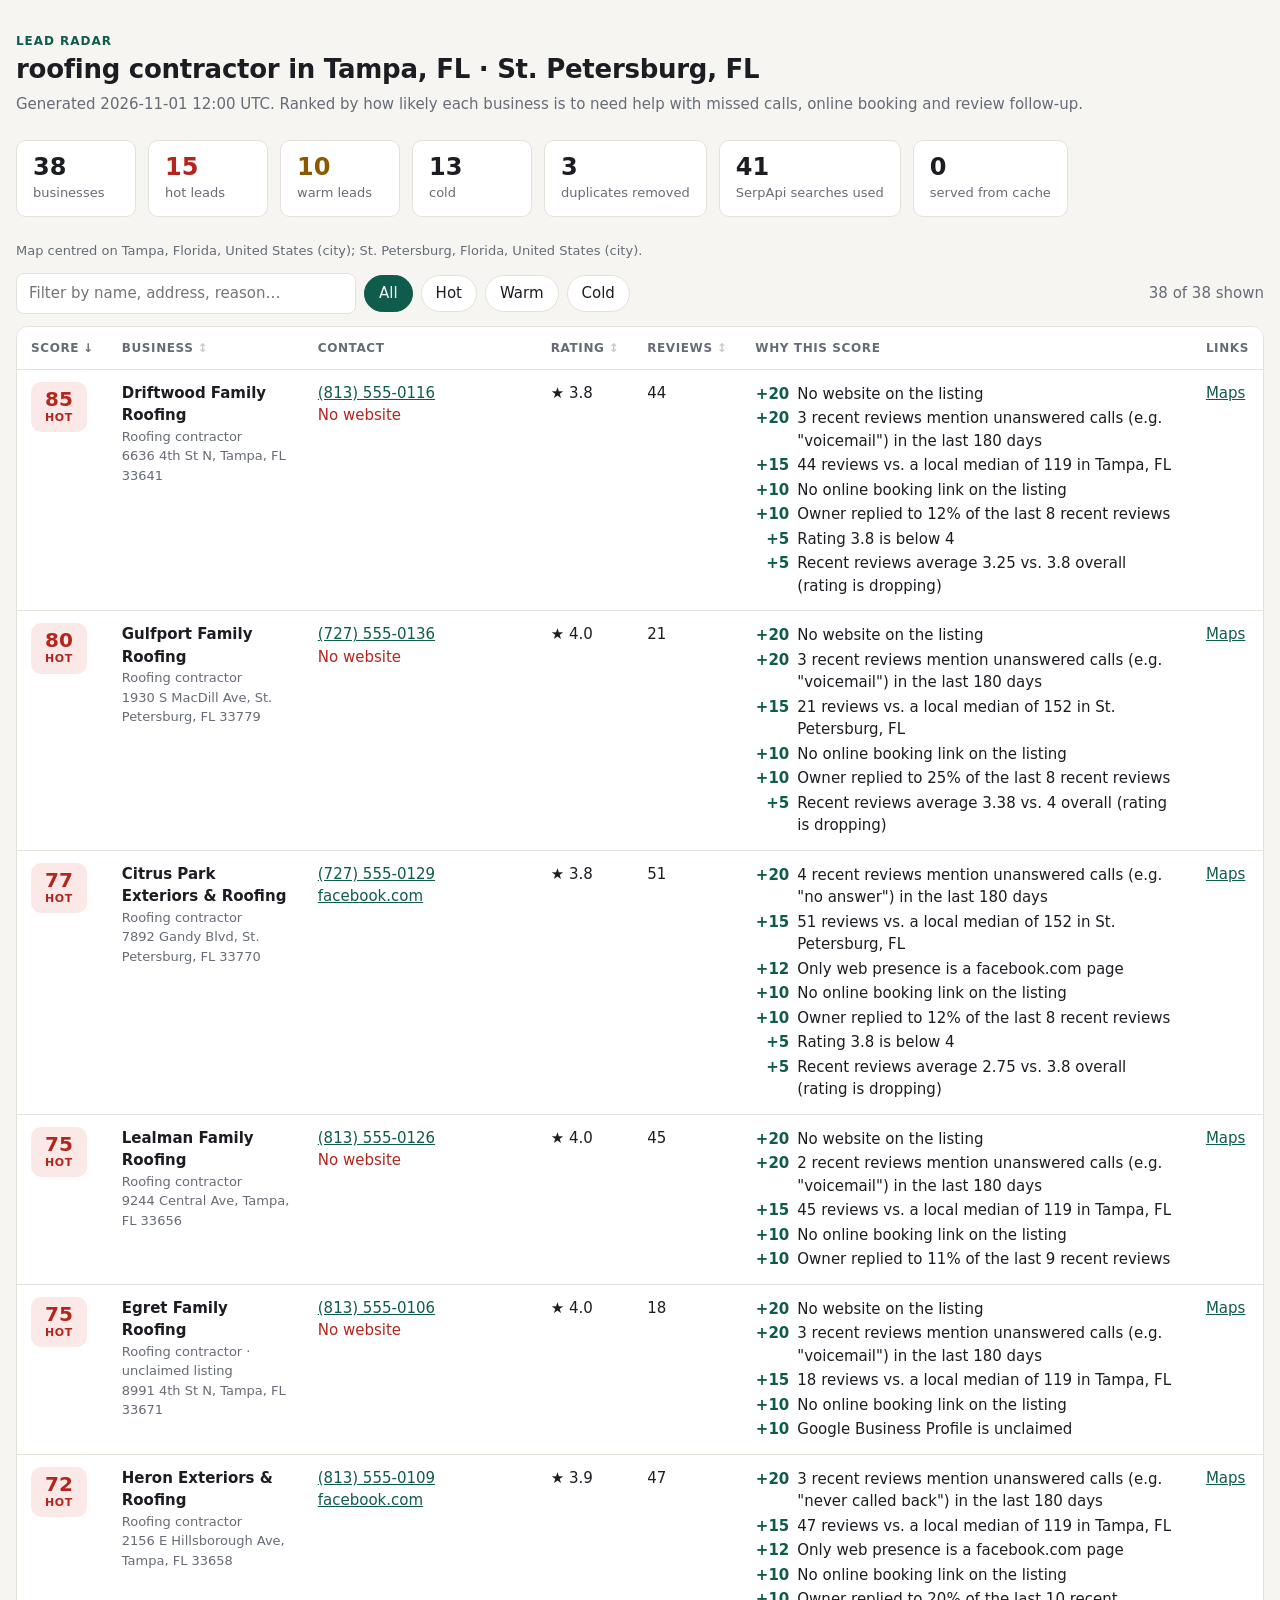
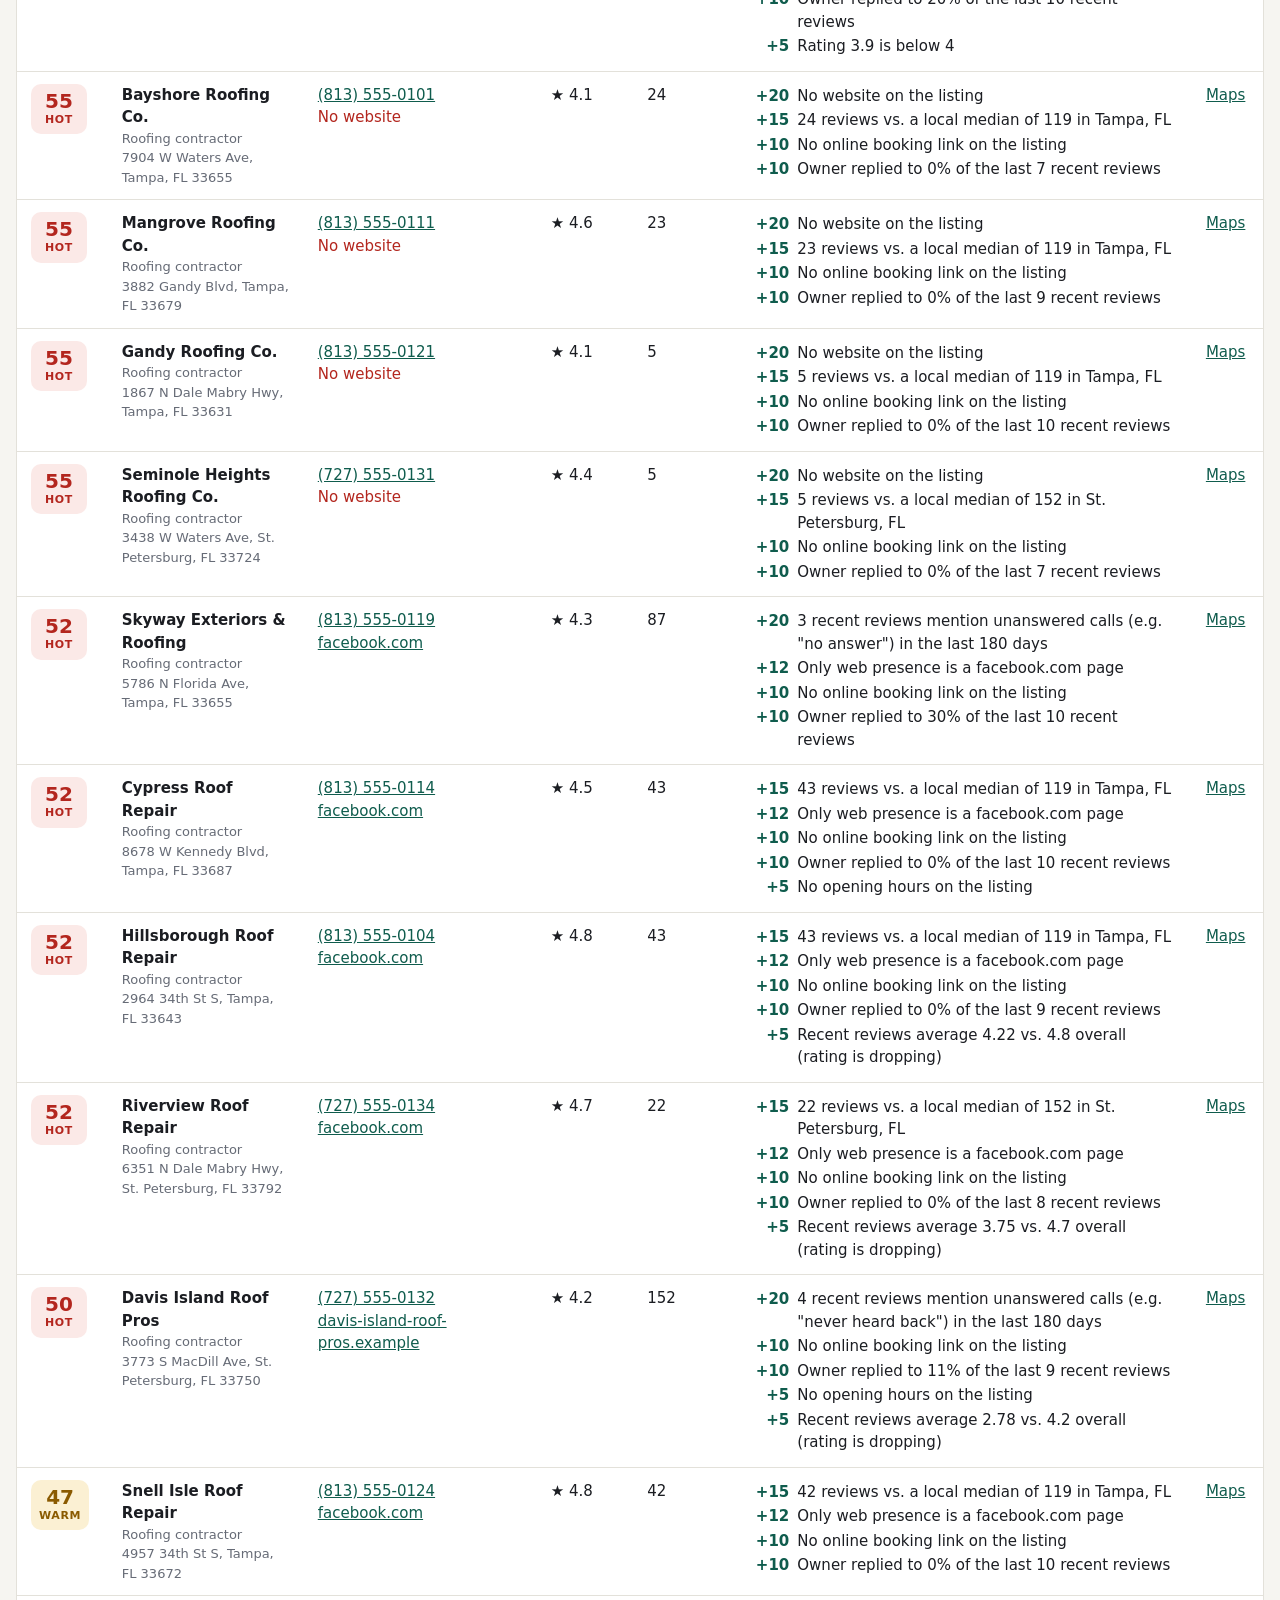
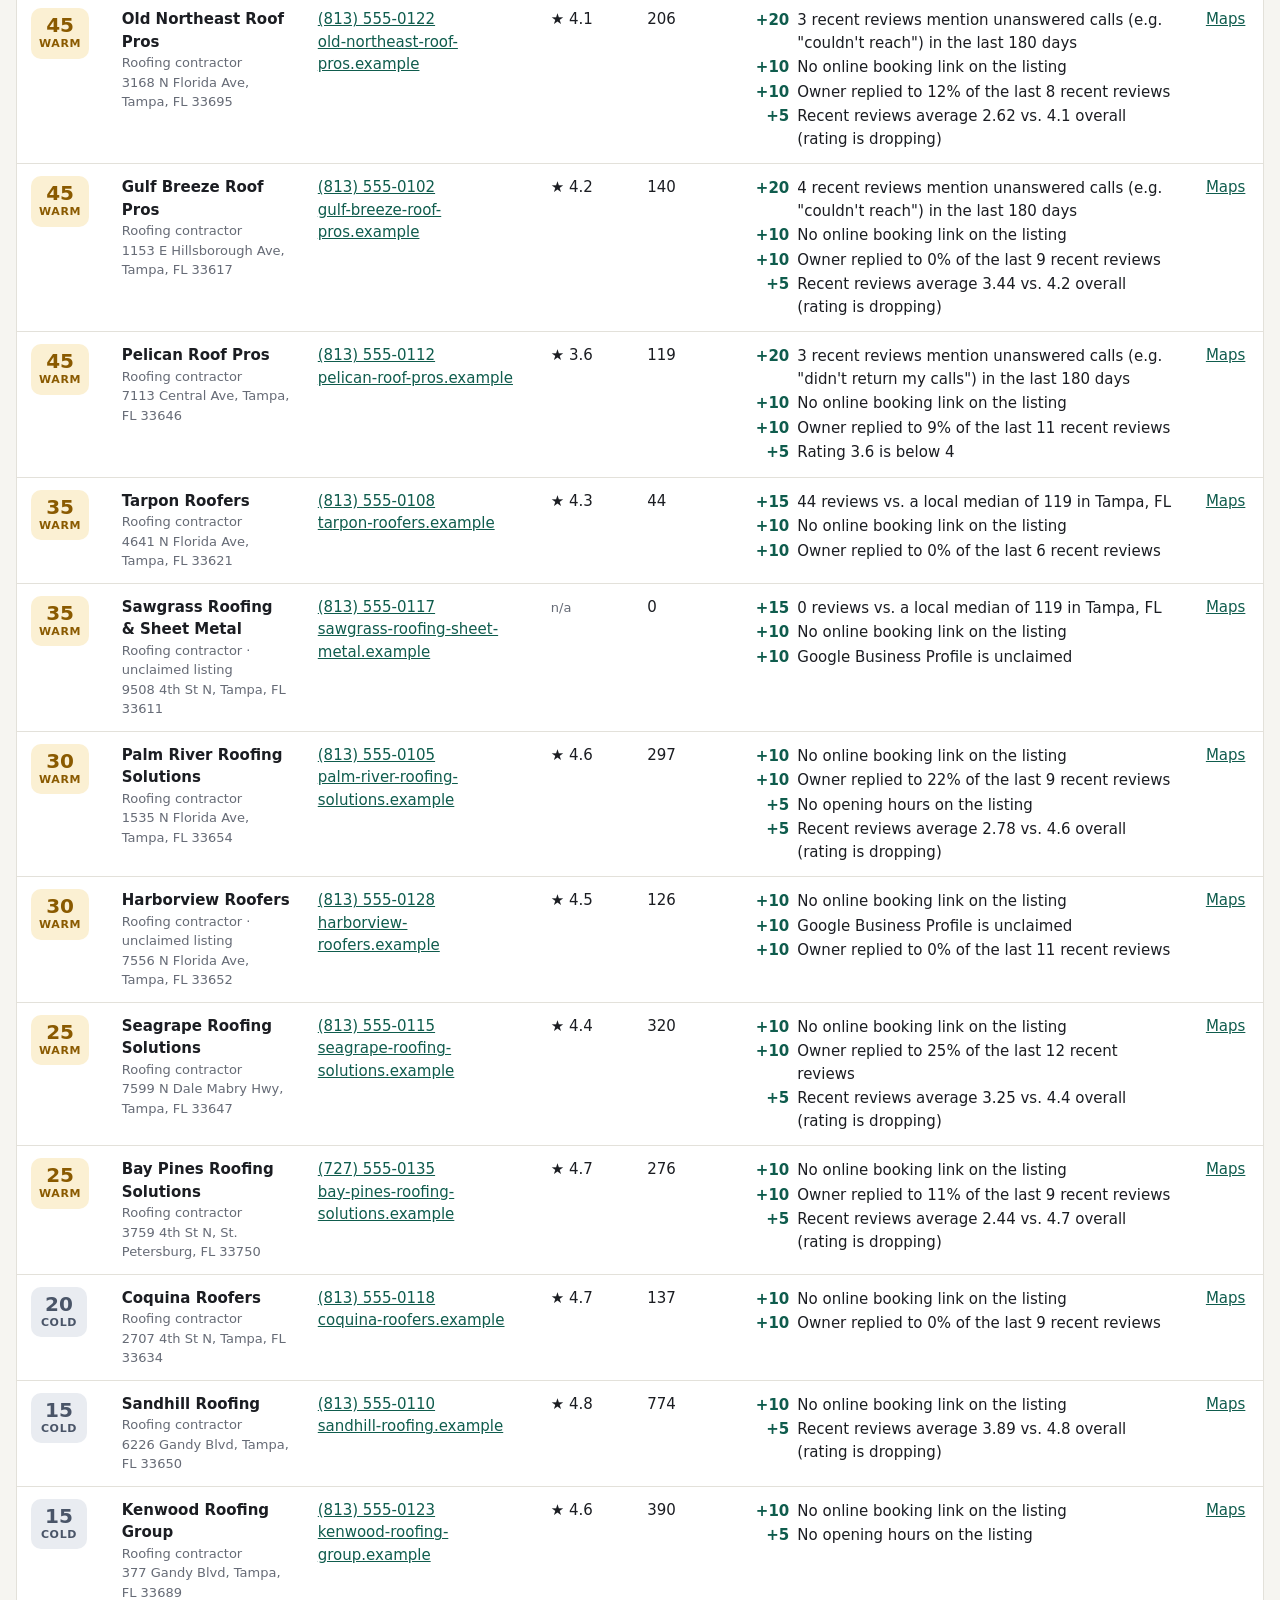
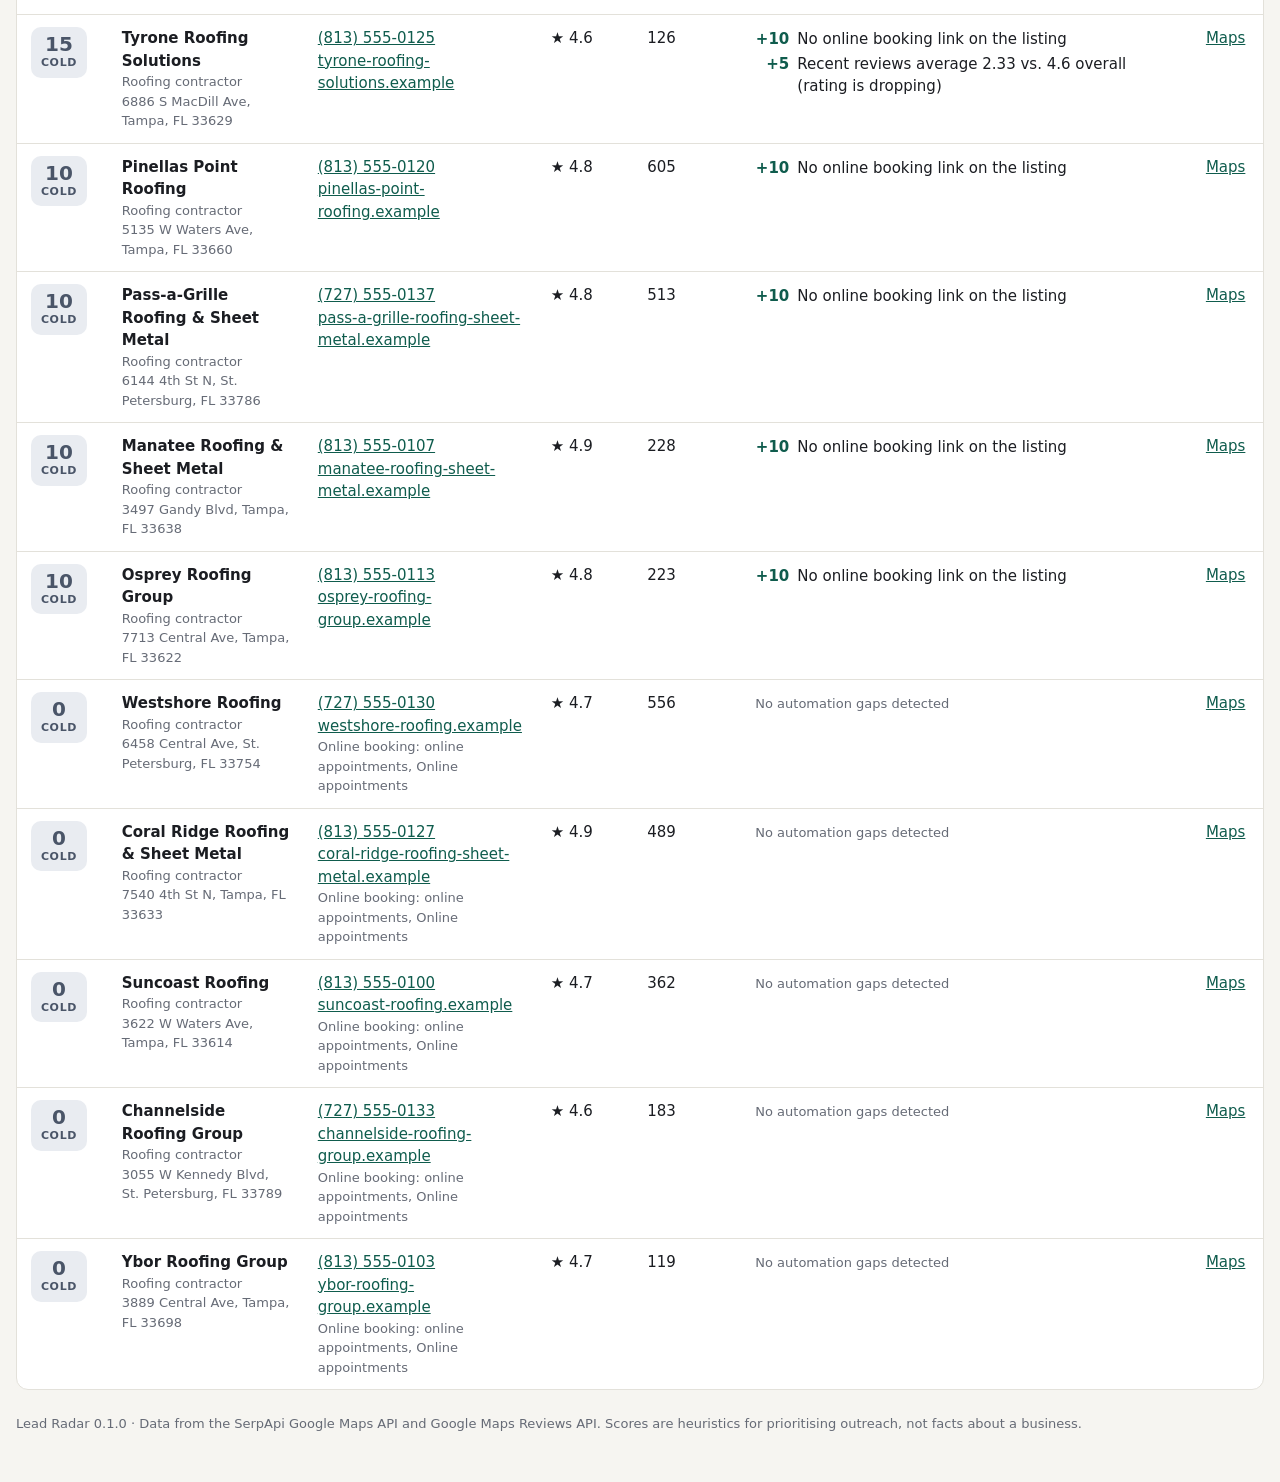
==== commit 0c720746: "fix(search): centre the map on the city via the Locations API A real run with location="Tampa, FL" w" ====
--- a/examples/demo-report.html
+++ b/examples/demo-report.html
@@ -96,6 +96,8 @@
   .num { font-variant-numeric: tabular-nums; white-space: nowrap; }
   .empty { padding: 32px; text-align: center; color: var(--muted); }
   footer { margin-top: 24px; color: var(--muted); font-size: 13px; }
+  .embedded .wrap { padding-top: 4px; }
+  .embedded .stats { margin-top: 0; }
   @media print { .toolbar { display: none; } .table-scroll { overflow: visible; border: 0; } }
 </style>
 </head>
@@ -118,6 +120,9 @@
     <div class="stat"><b>0</b><span>served from cache</span></div>
   </section>
 
+  <p class="sub">Map centred on
+Tampa, Florida, United States (city); St. Petersburg, Florida, United States (city).
+  </p>
 
   <div class="toolbar">
     <input type="search" id="q" placeholder="Filter by name, address, reason…" aria-label="Filter leads">
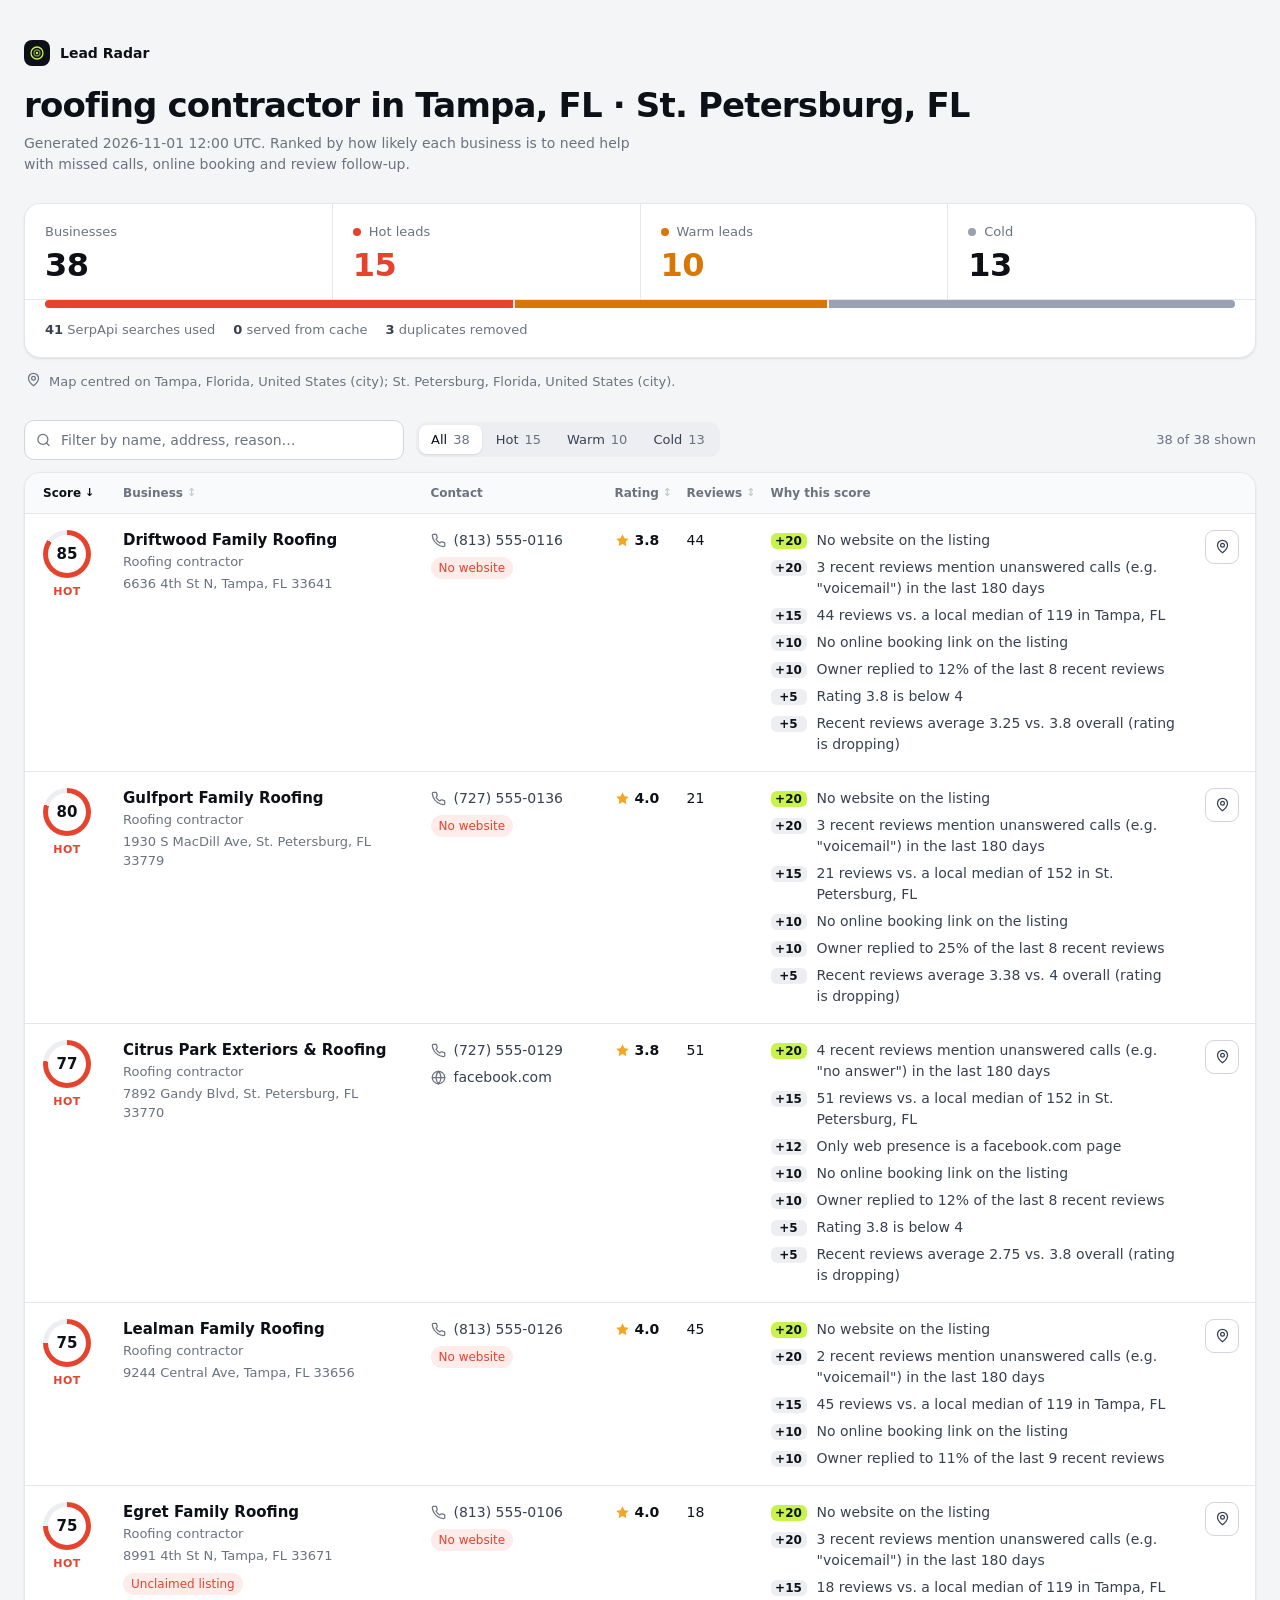
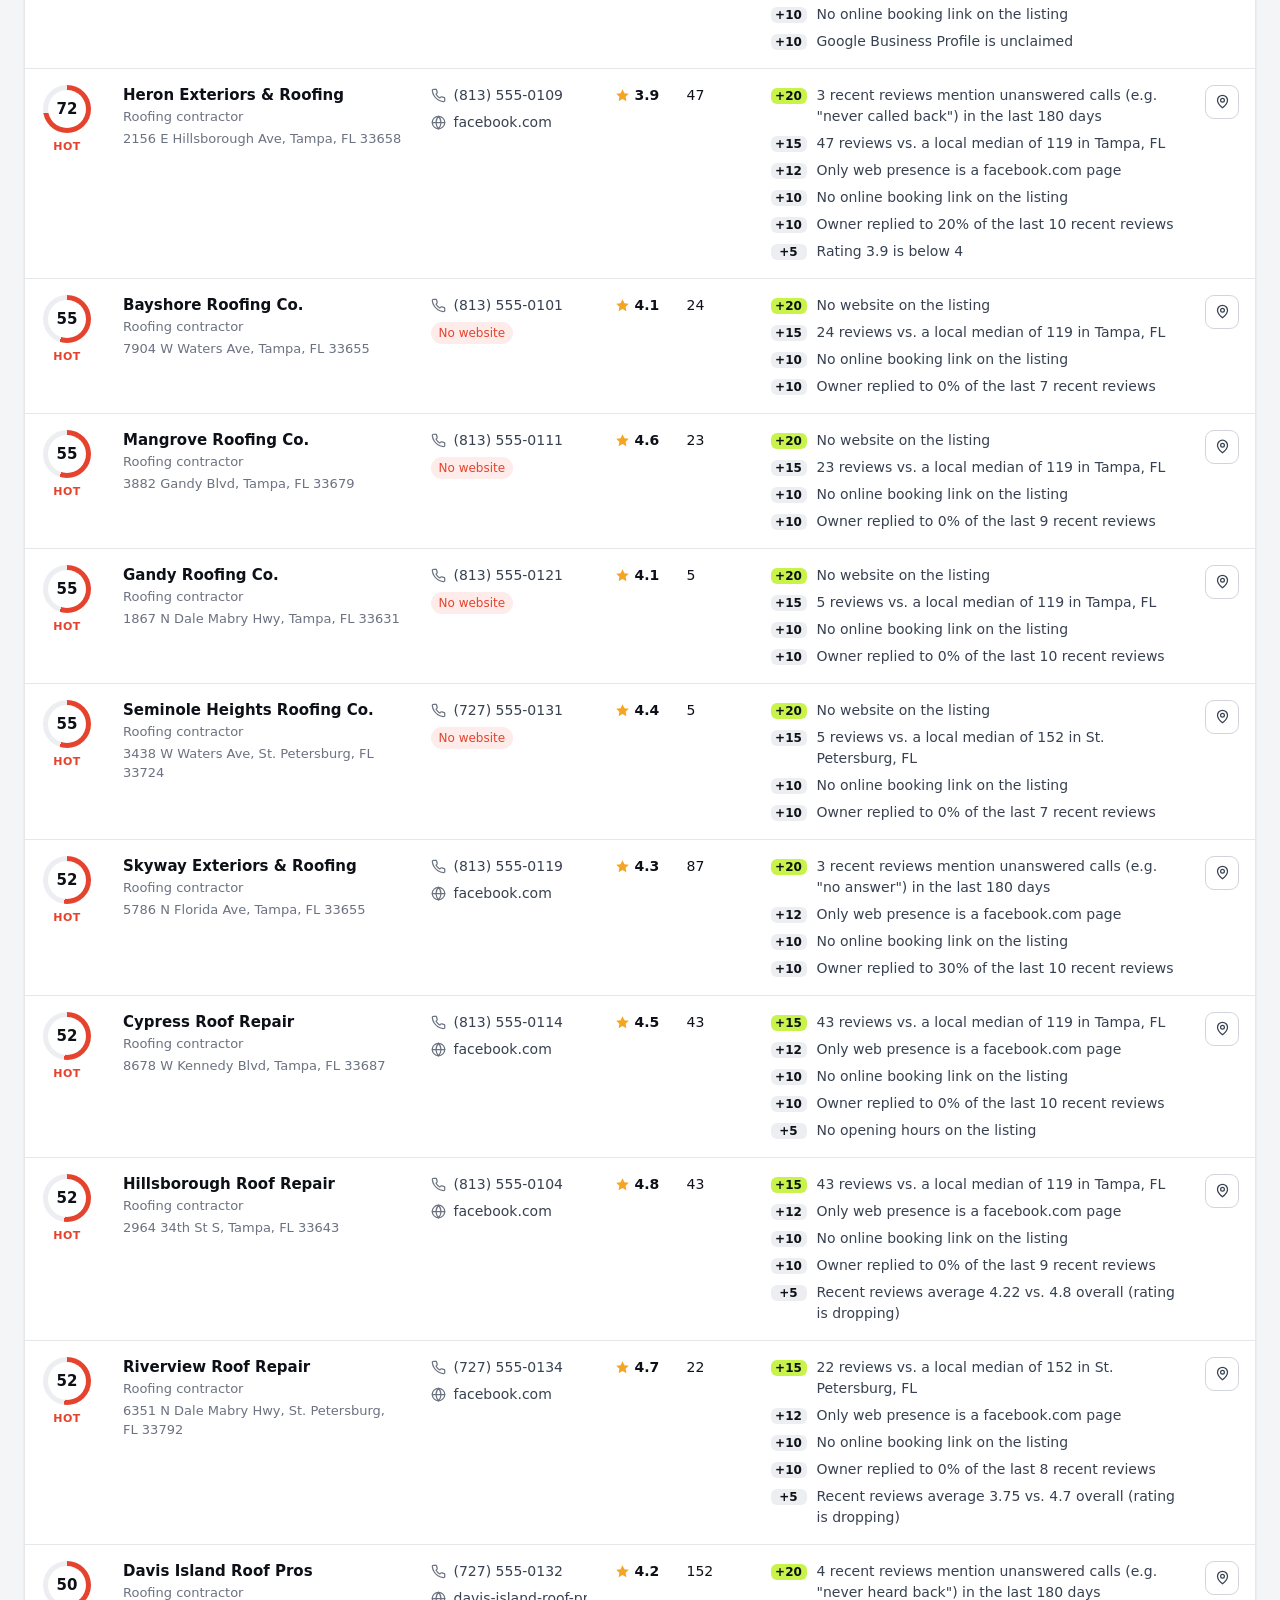
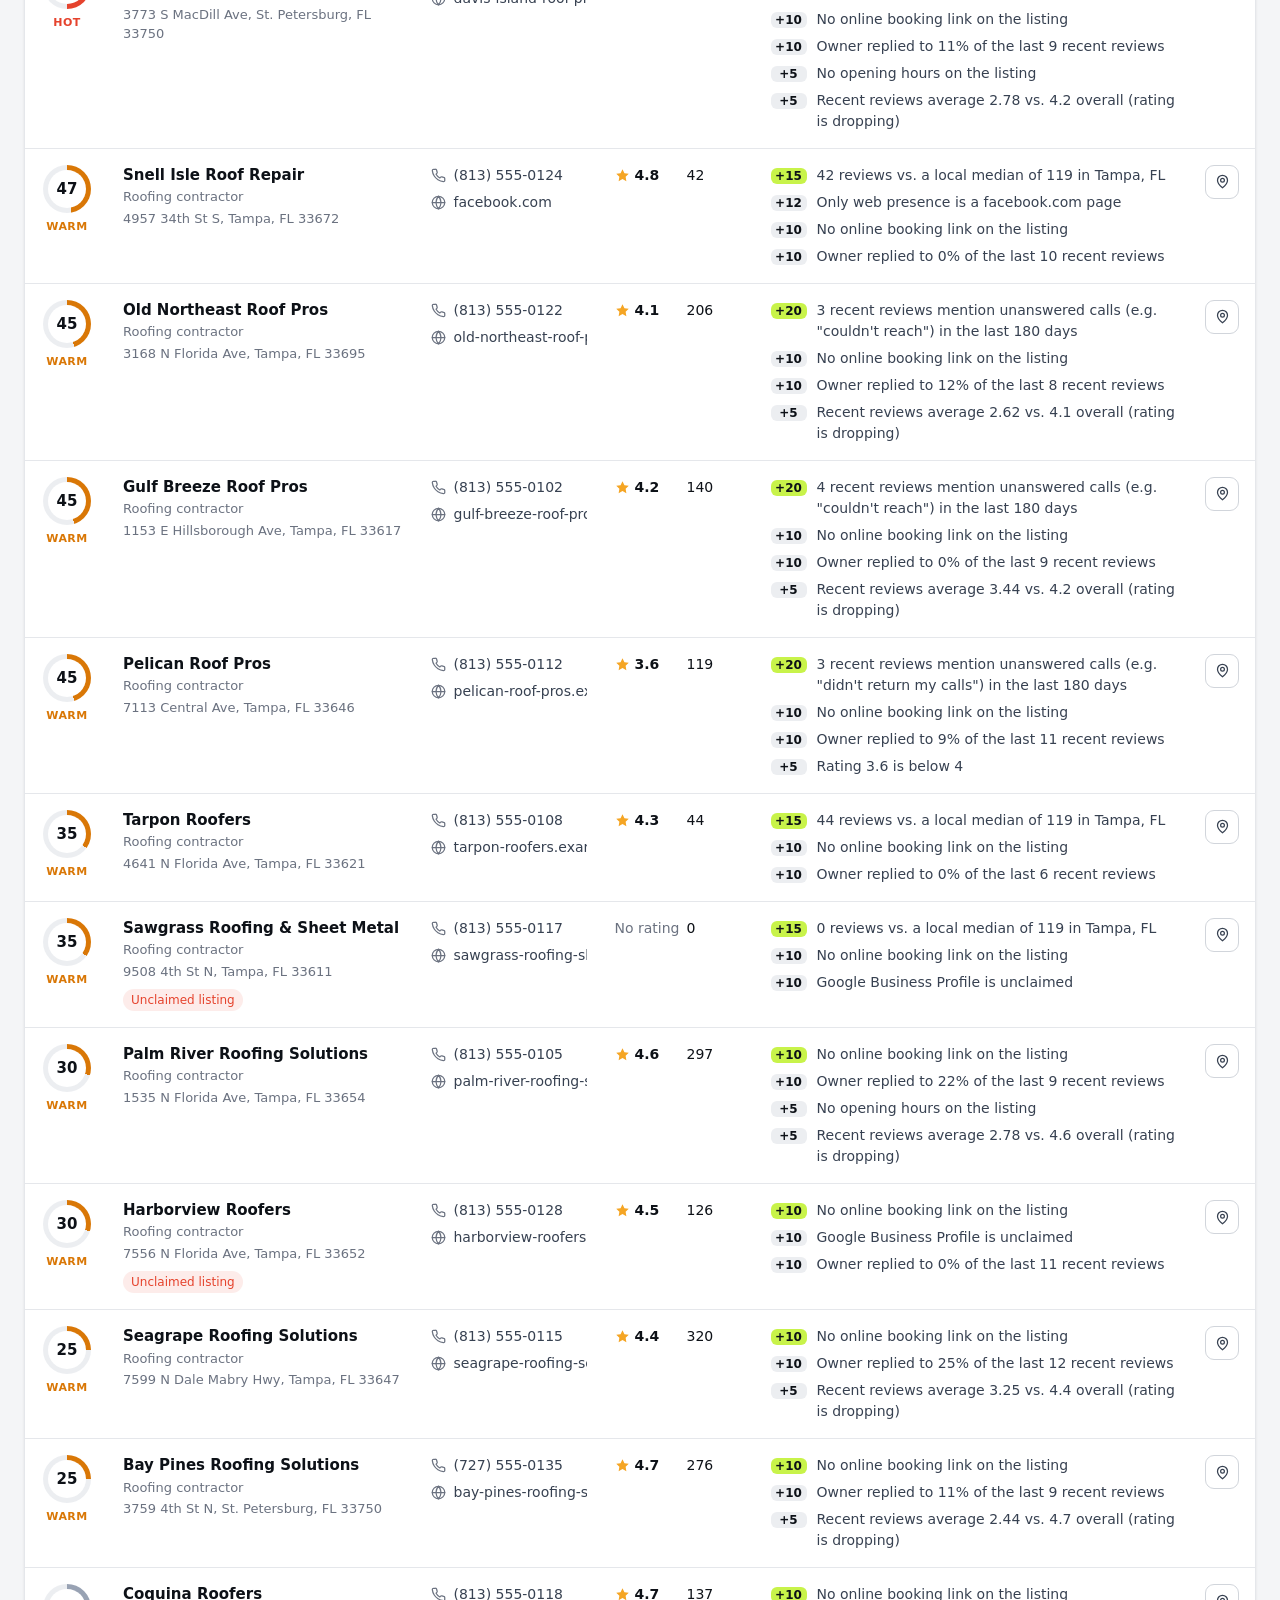
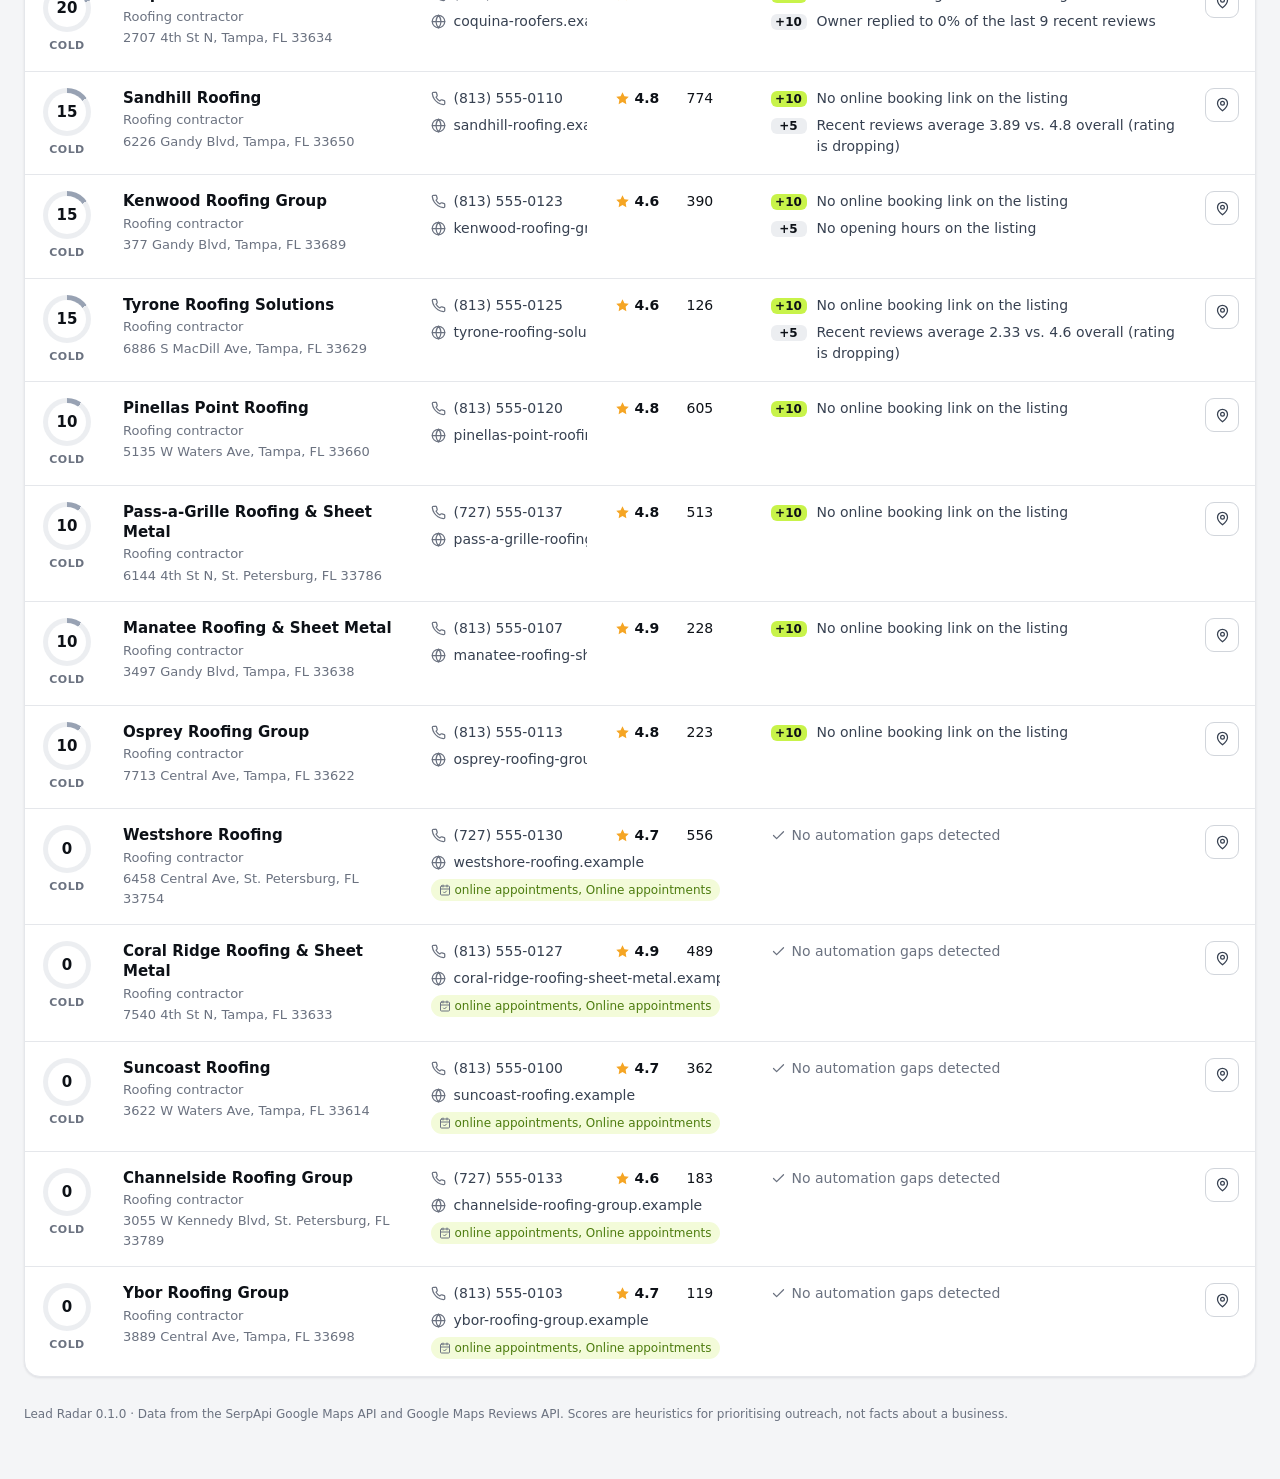
==== commit d92a53dc: "style(report): redesign the HTML report Score rings, a hot/warm/cold distribution bar, compact KPI s" ====
--- a/examples/demo-report.html
+++ b/examples/demo-report.html
@@ -6,134 +6,226 @@
 <title>Lead Radar · roofing contractor</title>
 <style>
   :root {
-    --bg: #f6f5f1; --surface: #ffffff; --ink: #1b1d22; --muted: #666b76; --line: #e3e1da;
-    --accent: #0f5c4d; --accent-soft: #e2efeb;
-    --hot: #b3261e; --hot-bg: #fbe9e7; --warm: #8a5a00; --warm-bg: #fbf0d3;
-    --cold: #4a5568; --cold-bg: #e9ecf1; --notice-bg: #fff4d6; --notice-ink: #5c4300;
+    --bg: #f4f5f7; --surface: #ffffff; --surface-2: #f9fafb; --ink: #0d1117; --ink-2: #374151;
+    --muted: #6b7280; --line: #e5e7eb; --line-2: #d1d5db; --row-hover: #fafbfc;
+    --accent: #c8f34a; --accent-ink: #0d1117; --accent-text: #4d7c0f; --accent-soft: #f3fbd9;
+    --hot: #e5432d; --hot-soft: #fdecea; --warm: #d97706; --warm-soft: #fdf3e1;
+    --cold: #98a2b3; --cold-soft: #eef0f3; --track: #eceef1;
+    --notice: #fff8e6; --notice-ink: #7a4b00; --notice-line: #f6e2b3;
+    --shadow: 0 1px 2px rgb(16 24 40 / 0.04), 0 1px 3px rgb(16 24 40 / 0.06);
+    --font: "Inter", ui-sans-serif, system-ui, -apple-system, "Segoe UI", Roboto, sans-serif;
+    --display: "Space Grotesk", "Inter", ui-sans-serif, system-ui, -apple-system, sans-serif;
   }
   @media (prefers-color-scheme: dark) {
     :root {
-      --bg: #15171b; --surface: #1d2026; --ink: #e9e7e1; --muted: #9aa0ab; --line: #2e323b;
-      --accent: #6fcdb6; --accent-soft: #1d332e;
-      --hot: #ff9d93; --hot-bg: #47201d; --warm: #f2c668; --warm-bg: #3d3112;
-      --cold: #b1b9c7; --cold-bg: #2b303a; --notice-bg: #3d3112; --notice-ink: #f2dca0;
+      --bg: #0a0d12; --surface: #11161d; --surface-2: #0e1319; --ink: #e8eaed; --ink-2: #c4c9d1;
+      --muted: #8b93a1; --line: #1f2630; --line-2: #2a323e; --row-hover: #141a22;
+      --accent-text: #c8f34a; --accent-soft: #1d2410;
+      --hot: #ff6b55; --hot-soft: #2a1512; --warm: #f5a524; --warm-soft: #2a1f0c;
+      --cold: #6b7483; --cold-soft: #1a1f27; --track: #1f2630;
+      --notice: #251d0b; --notice-ink: #f2d59a; --notice-line: #3a2e12;
+      --shadow: none;
     }
   }
   * { box-sizing: border-box; }
   body {
-    margin: 0; background: var(--bg); color: var(--ink);
-    font: 15px/1.5 ui-sans-serif, system-ui, -apple-system, "Segoe UI", Roboto, sans-serif;
+    margin: 0; background: var(--bg); color: var(--ink); font: 14px/1.5 var(--font);
+    -webkit-font-smoothing: antialiased; font-feature-settings: "cv11", "ss01";
   }
-  .wrap { max-width: 1280px; margin: 0 auto; padding: 32px 16px 48px; }
-  header h1 { margin: 0 0 4px; font-size: 26px; letter-spacing: -0.01em; text-wrap: balance; }
-  header .eyebrow {
-    font-size: 12px; font-weight: 600; letter-spacing: 0.08em; text-transform: uppercase;
-    color: var(--accent);
+  a { color: inherit; }
+  .wrap { max-width: 1320px; margin: 0 auto; padding: 40px 24px 56px; }
+  .embedded .wrap { max-width: none; padding: 0 0 8px; }
+  .icon { width: 15px; height: 15px; flex: none; stroke: currentColor; fill: none; stroke-width: 2;
+          stroke-linecap: round; stroke-linejoin: round; vertical-align: -2px; }
+
+  /* header (standalone file only) */
+  .masthead { display: flex; align-items: center; gap: 10px; margin-bottom: 20px; font: 600 14px var(--display); }
+  .masthead .mark { width: 26px; height: 26px; border-radius: 8px; background: var(--ink); display: grid; place-items: center; }
+  h1 { font: 700 34px/1.15 var(--display); letter-spacing: -0.025em; margin: 0 0 8px; text-wrap: balance; }
+  .lede { color: var(--muted); margin: 0 0 28px; max-width: 70ch; }
+
+  /* summary */
+  .summary {
+    display: grid; grid-template-columns: repeat(4, minmax(0, 1fr)); gap: 1px; overflow: hidden;
+    background: var(--line); border: 1px solid var(--line); border-radius: 16px; box-shadow: var(--shadow);
   }
-  header p { margin: 0; color: var(--muted); }
-  .stats { display: flex; flex-wrap: wrap; gap: 12px; margin: 24px 0; }
-  .stat {
-    background: var(--surface); border: 1px solid var(--line); border-radius: 10px;
-    padding: 12px 16px; min-width: 120px;
+  .kpi { background: var(--surface); padding: 18px 20px 16px; }
+  .kpi .label { display: flex; align-items: center; gap: 8px; color: var(--muted); font-size: 13px; font-weight: 500; }
+  .kpi .dot { width: 8px; height: 8px; border-radius: 50%; }
+  .kpi b { display: block; font: 600 32px/1.1 var(--display); letter-spacing: -0.02em; margin-top: 6px;
+           font-variant-numeric: tabular-nums; }
+  .kpi.hot b { color: var(--hot); } .kpi.warm b { color: var(--warm); }
+  .distribution { grid-column: 1 / -1; background: var(--surface); padding: 0 20px 18px; }
+  .bar { display: flex; height: 8px; border-radius: 999px; overflow: hidden; background: var(--track); gap: 2px; }
+  .bar span { display: block; height: 100%; }
+  .meta-line { display: flex; flex-wrap: wrap; gap: 6px 18px; margin-top: 12px; color: var(--muted); font-size: 13px; }
+  .meta-line b { color: var(--ink-2); font-weight: 600; font-variant-numeric: tabular-nums; }
+
+  .note { color: var(--muted); font-size: 13px; margin: 14px 2px 0; display: flex; gap: 8px; align-items: flex-start; }
+  .notice {
+    display: flex; gap: 10px; margin: 16px 0 0; padding: 12px 16px; border-radius: 12px;
+    background: var(--notice); color: var(--notice-ink); border: 1px solid var(--notice-line);
   }
-  .stat b { display: block; font-size: 24px; line-height: 1.2; font-variant-numeric: tabular-nums; }
-  .stat span { color: var(--muted); font-size: 13px; }
-  .stat.hot b { color: var(--hot); } .stat.warm b { color: var(--warm); }
-  .notice {
-    background: var(--notice-bg); color: var(--notice-ink); border-radius: 10px;
-    padding: 12px 16px; margin: 0 0 16px;
+  .notice ul { margin: 4px 0 0; padding-left: 18px; }
+  .notice .icon { margin-top: 3px; }
+
+  /* toolbar */
+  .toolbar { display: flex; flex-wrap: wrap; gap: 12px; align-items: center; margin: 28px 0 12px; }
+  .search { position: relative; flex: 1 1 260px; max-width: 380px; }
+  .search .icon { position: absolute; left: 12px; top: 50%; transform: translateY(-50%); color: var(--muted); }
+  .search input {
+    width: 100%; height: 40px; padding: 0 12px 0 36px; border-radius: 10px; border: 1px solid var(--line-2);
+    background: var(--surface); color: var(--ink); font: inherit;
   }
-  .notice ul { margin: 4px 0 0; padding-left: 20px; }
-  .toolbar { display: flex; flex-wrap: wrap; gap: 8px; align-items: center; margin-bottom: 12px; }
-  .toolbar input[type=search] {
-    flex: 1 1 220px; max-width: 340px; padding: 8px 12px; border-radius: 8px;
-    border: 1px solid var(--line); background: var(--surface); color: var(--ink); font: inherit;
+  .search input::placeholder { color: var(--muted); }
+  .segmented { display: inline-flex; padding: 3px; gap: 2px; border-radius: 11px; background: var(--track); }
+  .chip {
+    border: 0; background: transparent; color: var(--ink-2); font: 500 13px var(--font); cursor: pointer;
+    padding: 7px 12px; border-radius: 8px; display: inline-flex; gap: 6px; align-items: center;
   }
-  .chip {
-    border: 1px solid var(--line); background: var(--surface); color: var(--ink);
-    border-radius: 999px; padding: 6px 14px; font: inherit; cursor: pointer;
+  .chip .n { color: var(--muted); font-variant-numeric: tabular-nums; }
+  .chip[aria-pressed=true] { background: var(--surface); color: var(--ink); box-shadow: var(--shadow); }
+  .count { color: var(--muted); margin-left: auto; font-size: 13px; font-variant-numeric: tabular-nums; }
+
+  /* table */
+  .table-card { background: var(--surface); border: 1px solid var(--line); border-radius: 16px;
+                box-shadow: var(--shadow); overflow-x: auto; }
+  table { border-collapse: collapse; width: 100%; min-width: 860px; table-layout: fixed; }
+  th, td { text-align: left; vertical-align: top; padding: 16px 14px; border-bottom: 1px solid var(--line); }
+  th:first-child, td:first-child { padding-left: 18px; }
+  tbody tr:last-child td { border-bottom: 0; }
+  tbody tr:hover td { background: var(--row-hover); }
+  thead th {
+    position: sticky; top: 0; z-index: 1; background: var(--surface-2); padding-top: 11px; padding-bottom: 11px;
+    font-size: 12px; font-weight: 600; color: var(--muted); white-space: nowrap;
   }
-  .chip[aria-pressed=true] { background: var(--accent); border-color: var(--accent); color: var(--bg); }
-  .count { color: var(--muted); margin-left: auto; font-variant-numeric: tabular-nums; }
-  .table-scroll {
-    overflow-x: auto; background: var(--surface); border: 1px solid var(--line); border-radius: 12px;
-  }
-  table { border-collapse: collapse; width: 100%; min-width: 980px; }
-  th, td { text-align: left; vertical-align: top; padding: 12px 14px; border-bottom: 1px solid var(--line); }
-  tbody tr:last-child td { border-bottom: 0; }
-  thead th {
-    position: sticky; top: 0; background: var(--surface); font-size: 12px; letter-spacing: 0.05em;
-    text-transform: uppercase; color: var(--muted); white-space: nowrap;
-  }
-  th button {
-    all: unset; cursor: pointer; display: inline-flex; gap: 4px; align-items: center;
-  }
-  th button:focus-visible, .chip:focus-visible, a:focus-visible, input:focus-visible {
-    outline: 2px solid var(--accent); outline-offset: 2px;
-  }
-  th button::after { content: "↕"; opacity: 0.35; }
+  th button { all: unset; cursor: pointer; display: inline-flex; gap: 4px; align-items: center; }
+  th button::after { content: "↕"; opacity: 0.35; font-size: 11px; }
+  th[aria-sort=ascending] button, th[aria-sort=descending] button { color: var(--ink); }
   th[aria-sort=ascending] button::after { content: "↑"; opacity: 1; }
   th[aria-sort=descending] button::after { content: "↓"; opacity: 1; }
-  .badge {
-    display: inline-flex; flex-direction: column; align-items: center; justify-content: center;
-    min-width: 56px; padding: 6px 8px; border-radius: 10px; font-variant-numeric: tabular-nums;
+  :focus-visible { outline: 2px solid var(--accent-text); outline-offset: 2px; }
+  .search input:focus-visible { outline: none; border-color: var(--ink); box-shadow: 0 0 0 3px rgb(200 243 74 / 0.45); }
+
+  .ring {
+    --pct: 0; --c: var(--cold);
+    width: 48px; height: 48px; border-radius: 50%; display: grid; place-items: center;
+    background: conic-gradient(var(--c) calc(var(--pct) * 1%), var(--track) 0);
   }
-  .badge b { font-size: 20px; line-height: 1.1; }
-  .badge small { font-size: 11px; font-weight: 600; letter-spacing: 0.06em; text-transform: uppercase; }
-  .badge.hot { background: var(--hot-bg); color: var(--hot); }
-  .badge.warm { background: var(--warm-bg); color: var(--warm); }
-  .badge.cold { background: var(--cold-bg); color: var(--cold); }
-  .name { font-weight: 600; }
-  .sub { color: var(--muted); font-size: 13px; }
-  a { color: var(--accent); }
-  .missing { color: var(--hot); }
-  .why { margin: 0; padding: 0; list-style: none; min-width: 300px; }
-  .why li { display: flex; gap: 8px; padding: 1px 0; }
+  .ring b {
+    width: 38px; height: 38px; border-radius: 50%; background: var(--surface); display: grid; place-items: center;
+    font: 600 15px var(--display); font-variant-numeric: tabular-nums;
+  }
+  tbody tr:hover .ring b { background: var(--row-hover); }
+  .ring.hot { --c: var(--hot); } .ring.warm { --c: var(--warm); }
+  .tier { display: block; margin-top: 6px; width: 48px; text-align: center; font-size: 11px; font-weight: 600;
+          letter-spacing: 0.04em; text-transform: uppercase; color: var(--muted); }
+  .tier.hot { color: var(--hot); } .tier.warm { color: var(--warm); }
+
+  .biz { min-width: 200px; }
+  thead th:nth-child(1) { width: 84px; } thead th:nth-child(2) { width: 25%; }
+  thead th:nth-child(3) { width: 184px; } thead th:nth-child(4) { width: 72px; }
+  thead th:nth-child(5) { width: 84px; } thead th:nth-child(7) { width: 64px; }
+  .name { font-weight: 600; font-size: 15px; line-height: 1.35; }
+  .sub { color: var(--muted); font-size: 13px; margin-top: 2px; }
+  .tags { display: flex; flex-wrap: wrap; gap: 4px; margin-top: 8px; }
+  .tag { display: inline-flex; align-items: center; gap: 4px; padding: 2px 8px; border-radius: 999px;
+         font-size: 12px; font-weight: 500; background: var(--cold-soft); color: var(--ink-2); white-space: nowrap; }
+  .tag.bad { background: var(--hot-soft); color: var(--hot); }
+  .tag.good { background: var(--accent-soft); color: var(--accent-text); }
+  .tag .icon { width: 12px; height: 12px; }
+
+  .contact { display: grid; gap: 6px; justify-items: start; min-width: 0; }
+  .contact a, .contact .tag { max-width: 100%; overflow: hidden; text-overflow: ellipsis; white-space: nowrap; }
+  .contact a { display: inline-flex; gap: 8px; align-items: center; text-decoration: none; color: var(--ink-2); }
+  .contact a:hover { color: var(--ink); text-decoration: underline; text-underline-offset: 3px; }
+  .contact .icon { color: var(--muted); }
+  .num { font-variant-numeric: tabular-nums; white-space: nowrap; }
+  .rating { display: inline-flex; gap: 5px; align-items: center; font-weight: 600; }
+  .rating .icon { fill: #f5a524; stroke: none; }
+  .muted { color: var(--muted); }
+
+  .why { list-style: none; margin: 0; padding: 0; display: grid; gap: 6px; }
+  .why li { display: flex; gap: 10px; align-items: baseline; color: var(--ink-2); }
   .why .pts {
-    flex: none; min-width: 34px; text-align: right; font-weight: 600; color: var(--accent);
-    font-variant-numeric: tabular-nums;
+    flex: none; min-width: 36px; padding: 1px 0; border-radius: 6px; text-align: center;
+    font: 600 12px var(--display); background: var(--track); color: var(--ink); font-variant-numeric: tabular-nums;
   }
-  .num { font-variant-numeric: tabular-nums; white-space: nowrap; }
-  .empty { padding: 32px; text-align: center; color: var(--muted); }
-  footer { margin-top: 24px; color: var(--muted); font-size: 13px; }
-  .embedded .wrap { padding-top: 4px; }
-  .embedded .stats { margin-top: 0; }
-  @media print { .toolbar { display: none; } .table-scroll { overflow: visible; border: 0; } }
+  .why li:first-child .pts { background: var(--accent); color: var(--accent-ink); }
+  .clean { color: var(--muted); display: inline-flex; gap: 6px; align-items: center; }
+
+  .maps {
+    display: inline-grid; place-items: center; width: 34px; height: 34px; border-radius: 9px;
+    border: 1px solid var(--line-2); color: var(--ink-2);
+  }
+  .maps:hover { border-color: var(--ink); color: var(--ink); }
+  .empty { padding: 56px 24px; text-align: center; color: var(--muted); }
+  footer { margin-top: 28px; color: var(--muted); font-size: 12px; }
+
+  @media (max-width: 600px) {
+    .summary { grid-template-columns: repeat(2, minmax(0, 1fr)); }
+    h1 { font-size: 26px; }
+    .wrap { padding: 24px 16px 40px; }
+  }
+  @media print { .toolbar { display: none; } .table-card { overflow: visible; box-shadow: none; } }
 </style>
 </head>
 <body>
+<svg width="0" height="0" style="position:absolute" aria-hidden="true">
+  <symbol id="i-phone" viewBox="0 0 24 24"><path d="M22 16.92v3a2 2 0 0 1-2.18 2 19.79 19.79 0 0 1-8.63-3.07 19.5 19.5 0 0 1-6-6 19.79 19.79 0 0 1-3.07-8.67A2 2 0 0 1 4.11 2h3a2 2 0 0 1 2 1.72 12.84 12.84 0 0 0 .7 2.81 2 2 0 0 1-.45 2.11L8.09 9.91a16 16 0 0 0 6 6l1.27-1.27a2 2 0 0 1 2.11-.45 12.84 12.84 0 0 0 2.81.7A2 2 0 0 1 22 16.92z"/></symbol>
+  <symbol id="i-globe" viewBox="0 0 24 24"><circle cx="12" cy="12" r="10"/><path d="M2 12h20"/><path d="M12 2a15.3 15.3 0 0 1 4 10 15.3 15.3 0 0 1-4 10 15.3 15.3 0 0 1-4-10 15.3 15.3 0 0 1 4-10z"/></symbol>
+  <symbol id="i-calendar" viewBox="0 0 24 24"><rect width="18" height="18" x="3" y="4" rx="2"/><path d="M16 2v4M8 2v4M3 10h18"/><path d="m9 16 2 2 4-4"/></symbol>
+  <symbol id="i-pin" viewBox="0 0 24 24"><path d="M20 10c0 6-8 12-8 12s-8-6-8-12a8 8 0 0 1 16 0Z"/><circle cx="12" cy="10" r="3"/></symbol>
+  <symbol id="i-search" viewBox="0 0 24 24"><circle cx="11" cy="11" r="8"/><path d="m21 21-4.3-4.3"/></symbol>
+  <symbol id="i-star" viewBox="0 0 24 24"><path d="M12 2l3.09 6.26L22 9.27l-5 4.87 1.18 6.88L12 17.77l-6.18 3.25L7 14.14 2 9.27l6.91-1.01L12 2z"/></symbol>
+  <symbol id="i-alert" viewBox="0 0 24 24"><path d="m21.73 18-8-14a2 2 0 0 0-3.48 0l-8 14A2 2 0 0 0 4 21h16a2 2 0 0 0 1.73-3Z"/><path d="M12 9v4M12 17h.01"/></symbol>
+  <symbol id="i-check" viewBox="0 0 24 24"><path d="M20 6 9 17l-5-5"/></symbol>
+  <symbol id="i-external" viewBox="0 0 24 24"><path d="M15 3h6v6M10 14 21 3"/><path d="M18 13v6a2 2 0 0 1-2 2H5a2 2 0 0 1-2-2V8a2 2 0 0 1 2-2h6"/></symbol>
+</svg>
 <div class="wrap">
+  <div class="masthead">
+    <span class="mark"><svg width="16" height="16" viewBox="0 0 24 24" aria-hidden="true"><circle cx="12" cy="12" r="9" fill="none" stroke="#c8f34a" stroke-width="2"/><circle cx="12" cy="12" r="4.5" fill="none" stroke="#c8f34a" stroke-width="2" opacity=".55"/><circle cx="12" cy="12" r="1.8" fill="#c8f34a"/></svg></span>
+    Lead Radar
+  </div>
   <header>
-    <div class="eyebrow">Lead Radar</div>
     <h1>roofing contractor in Tampa, FL · St. Petersburg, FL</h1>
-    <p>Generated 2026-11-01 12:00 UTC.
+    <p class="lede">Generated 2026-11-01 12:00 UTC.
       Ranked by how likely each business is to need help with missed calls, online booking and review follow-up.</p>
   </header>
 
-  <section class="stats" aria-label="Summary">
-    <div class="stat"><b>38</b><span>businesses</span></div>
-    <div class="stat hot"><b>15</b><span>hot leads</span></div>
-    <div class="stat warm"><b>10</b><span>warm leads</span></div>
-    <div class="stat"><b>13</b><span>cold</span></div>
-    <div class="stat"><b>3</b><span>duplicates removed</span></div>
-    <div class="stat"><b>41</b><span>SerpApi searches used</span></div>
-    <div class="stat"><b>0</b><span>served from cache</span></div>
+  <section class="summary" aria-label="Summary">
+    <div class="kpi"><span class="label">Businesses</span><b>38</b></div>
+    <div class="kpi hot"><span class="label"><span class="dot" style="background:var(--hot)"></span>Hot leads</span><b>15</b></div>
+    <div class="kpi warm"><span class="label"><span class="dot" style="background:var(--warm)"></span>Warm leads</span><b>10</b></div>
+    <div class="kpi"><span class="label"><span class="dot" style="background:var(--cold)"></span>Cold</span><b>13</b></div>
+    <div class="distribution">
+      <div class="bar" role="img" aria-label="15 hot, 10 warm, 13 cold">
+<span style="width:39.47%;background:var(--hot)"></span><span style="width:26.32%;background:var(--warm)"></span><span style="width:34.21%;background:var(--cold)"></span>      </div>
+      <div class="meta-line">
+        <span><b>41</b> SerpApi searches used</span>
+        <span><b>0</b> served from cache</span>
+        <span><b>3</b> duplicates removed</span>
+      </div>
+    </div>
   </section>
 
-  <p class="sub">Map centred on
-Tampa, Florida, United States (city); St. Petersburg, Florida, United States (city).
+  <p class="note"><svg class="icon"><use href="#i-pin"/></svg>
+    <span>Map centred on Tampa, Florida, United States (city); St. Petersburg, Florida, United States (city).</span>
   </p>
 
   <div class="toolbar">
-    <input type="search" id="q" placeholder="Filter by name, address, reason…" aria-label="Filter leads">
-    <button class="chip" data-tier="all" aria-pressed="true">All</button>
-    <button class="chip" data-tier="hot" aria-pressed="false">Hot</button>
-    <button class="chip" data-tier="warm" aria-pressed="false">Warm</button>
-    <button class="chip" data-tier="cold" aria-pressed="false">Cold</button>
+    <label class="search"><svg class="icon"><use href="#i-search"/></svg>
+      <input type="search" id="q" placeholder="Filter by name, address, reason…" aria-label="Filter leads"></label>
+    <div class="segmented" role="group" aria-label="Filter by tier">
+      <button class="chip" data-tier="all" aria-pressed="true">All <span class="n">38</span></button>
+      <button class="chip" data-tier="hot" aria-pressed="false">Hot <span class="n">15</span></button>
+      <button class="chip" data-tier="warm" aria-pressed="false">Warm <span class="n">10</span></button>
+      <button class="chip" data-tier="cold" aria-pressed="false">Cold <span class="n">13</span></button>
+    </div>
     <span class="count" id="count" aria-live="polite"></span>
   </div>
 
-  <div class="table-scroll">
+  <div class="table-card">
     <table id="leads">
       <thead>
         <tr>
@@ -143,24 +235,27 @@
           <th data-sort="num"><button>Rating</button></th>
           <th data-sort="num"><button>Reviews</button></th>
           <th>Why this score</th>
-          <th>Links</th>
+          <th></th>
         </tr>
       </thead>
       <tbody>
         <tr data-tier="hot">
           <td data-value="85">
-            <span class="badge hot"><b>85</b><small>hot</small></span>
-          </td>
-          <td data-value="driftwood family roofing">
+            <div class="ring hot" style="--pct: 85"><b>85</b></div>
+            <span class="tier hot">hot</span>
+          </td>
+          <td class="biz" data-value="driftwood family roofing">
             <div class="name">Driftwood Family Roofing</div>
             <div class="sub">Roofing contractor</div>
             <div class="sub">6636 4th St N, Tampa, FL 33641</div>
           </td>
           <td>
-<div class="num"><a href="tel:(813)555-0116">(813) 555-0116</a></div>
-<div class="missing">No website</div>          </td>
+            <div class="contact">
+<a class="num" href="tel:(813)555-0116"><svg class="icon"><use href="#i-phone"/></svg>(813) 555-0116</a>
+<span><span class="tag bad">No website</span></span>            </div>
+          </td>
           <td class="num" data-value="3.8">
-★ 3.8          </td>
+<span class="rating"><svg class="icon"><use href="#i-star"/></svg>3.8</span>          </td>
           <td class="num" data-value="44">44</td>
           <td>
             <ul class="why">
@@ -173,22 +268,25 @@
               <li><span class="pts">+5</span><span>Recent reviews average 3.25 vs. 3.8 overall (rating is dropping)</span></li>
             </ul>
           </td>
-          <td><a href="https://www.google.com/maps/search/?api=1&amp;query=Driftwood+Family+Roofing&amp;query_place_id=ChIJ8-AMjKdJfhqhM4X-fpv_sEs" target="_blank" rel="noopener noreferrer">Maps</a></td>
+          <td><a class="maps" href="https://www.google.com/maps/search/?api=1&amp;query=Driftwood+Family+Roofing&amp;query_place_id=ChIJ8-AMjKdJfhqhM4X-fpv_sEs" target="_blank" rel="noopener noreferrer" title="Open in Google Maps" aria-label="Open Driftwood Family Roofing in Google Maps"><svg class="icon"><use href="#i-pin"/></svg></a></td>
         </tr>
         <tr data-tier="hot">
           <td data-value="80">
-            <span class="badge hot"><b>80</b><small>hot</small></span>
-          </td>
-          <td data-value="gulfport family roofing">
+            <div class="ring hot" style="--pct: 80"><b>80</b></div>
+            <span class="tier hot">hot</span>
+          </td>
+          <td class="biz" data-value="gulfport family roofing">
             <div class="name">Gulfport Family Roofing</div>
             <div class="sub">Roofing contractor</div>
             <div class="sub">1930 S MacDill Ave, St. Petersburg, FL 33779</div>
           </td>
           <td>
-<div class="num"><a href="tel:(727)555-0136">(727) 555-0136</a></div>
-<div class="missing">No website</div>          </td>
+            <div class="contact">
+<a class="num" href="tel:(727)555-0136"><svg class="icon"><use href="#i-phone"/></svg>(727) 555-0136</a>
+<span><span class="tag bad">No website</span></span>            </div>
+          </td>
           <td class="num" data-value="4.0">
-★ 4.0          </td>
+<span class="rating"><svg class="icon"><use href="#i-star"/></svg>4.0</span>          </td>
           <td class="num" data-value="21">21</td>
           <td>
             <ul class="why">
@@ -200,23 +298,26 @@
               <li><span class="pts">+5</span><span>Recent reviews average 3.38 vs. 4 overall (rating is dropping)</span></li>
             </ul>
           </td>
-          <td><a href="https://www.google.com/maps/search/?api=1&amp;query=Gulfport+Family+Roofing&amp;query_place_id=ChIJ2R5J-TTjLCQmPRGGzpPdYOV" target="_blank" rel="noopener noreferrer">Maps</a></td>
+          <td><a class="maps" href="https://www.google.com/maps/search/?api=1&amp;query=Gulfport+Family+Roofing&amp;query_place_id=ChIJ2R5J-TTjLCQmPRGGzpPdYOV" target="_blank" rel="noopener noreferrer" title="Open in Google Maps" aria-label="Open Gulfport Family Roofing in Google Maps"><svg class="icon"><use href="#i-pin"/></svg></a></td>
         </tr>
         <tr data-tier="hot">
           <td data-value="77">
-            <span class="badge hot"><b>77</b><small>hot</small></span>
-          </td>
-          <td data-value="citrus park exteriors &amp; roofing">
+            <div class="ring hot" style="--pct: 77"><b>77</b></div>
+            <span class="tier hot">hot</span>
+          </td>
+          <td class="biz" data-value="citrus park exteriors &amp; roofing">
             <div class="name">Citrus Park Exteriors &amp; Roofing</div>
             <div class="sub">Roofing contractor</div>
             <div class="sub">7892 Gandy Blvd, St. Petersburg, FL 33770</div>
           </td>
           <td>
-<div class="num"><a href="tel:(727)555-0129">(727) 555-0129</a></div>
-<div><a href="https://www.facebook.com/citrusparkexteriorsroofing" target="_blank" rel="noopener noreferrer">facebook.com</a></div>
+            <div class="contact">
+<a class="num" href="tel:(727)555-0129"><svg class="icon"><use href="#i-phone"/></svg>(727) 555-0129</a>
+<a href="https://www.facebook.com/citrusparkexteriorsroofing" target="_blank" rel="noopener noreferrer"><svg class="icon"><use href="#i-globe"/></svg>facebook.com</a>
+            </div>
           </td>
           <td class="num" data-value="3.8">
-★ 3.8          </td>
+<span class="rating"><svg class="icon"><use href="#i-star"/></svg>3.8</span>          </td>
           <td class="num" data-value="51">51</td>
           <td>
             <ul class="why">
@@ -229,22 +330,25 @@
               <li><span class="pts">+5</span><span>Recent reviews average 2.75 vs. 3.8 overall (rating is dropping)</span></li>
             </ul>
           </td>
-          <td><a href="https://www.google.com/maps/search/?api=1&amp;query=Citrus+Park+Exteriors+%26+Roofing&amp;query_place_id=ChIJnfM_gefiu5ugtqq0J-q1aSk" target="_blank" rel="noopener noreferrer">Maps</a></td>
+          <td><a class="maps" href="https://www.google.com/maps/search/?api=1&amp;query=Citrus+Park+Exteriors+%26+Roofing&amp;query_place_id=ChIJnfM_gefiu5ugtqq0J-q1aSk" target="_blank" rel="noopener noreferrer" title="Open in Google Maps" aria-label="Open Citrus Park Exteriors &amp; Roofing in Google Maps"><svg class="icon"><use href="#i-pin"/></svg></a></td>
         </tr>
         <tr data-tier="hot">
           <td data-value="75">
-            <span class="badge hot"><b>75</b><small>hot</small></span>
-          </td>
-          <td data-value="lealman family roofing">
+            <div class="ring hot" style="--pct: 75"><b>75</b></div>
+            <span class="tier hot">hot</span>
+          </td>
+          <td class="biz" data-value="lealman family roofing">
             <div class="name">Lealman Family Roofing</div>
             <div class="sub">Roofing contractor</div>
             <div class="sub">9244 Central Ave, Tampa, FL 33656</div>
           </td>
           <td>
-<div class="num"><a href="tel:(813)555-0126">(813) 555-0126</a></div>
-<div class="missing">No website</div>          </td>
+            <div class="contact">
+<a class="num" href="tel:(813)555-0126"><svg class="icon"><use href="#i-phone"/></svg>(813) 555-0126</a>
+<span><span class="tag bad">No website</span></span>            </div>
+          </td>
           <td class="num" data-value="4.0">
-★ 4.0          </td>
+<span class="rating"><svg class="icon"><use href="#i-star"/></svg>4.0</span>          </td>
           <td class="num" data-value="45">45</td>
           <td>
             <ul class="why">
@@ -255,22 +359,25 @@
               <li><span class="pts">+10</span><span>Owner replied to 11% of the last 9 recent reviews</span></li>
             </ul>
           </td>
-          <td><a href="https://www.google.com/maps/search/?api=1&amp;query=Lealman+Family+Roofing&amp;query_place_id=ChIJWhpCqOLhJ2EC76eHAQXaRl7" target="_blank" rel="noopener noreferrer">Maps</a></td>
+          <td><a class="maps" href="https://www.google.com/maps/search/?api=1&amp;query=Lealman+Family+Roofing&amp;query_place_id=ChIJWhpCqOLhJ2EC76eHAQXaRl7" target="_blank" rel="noopener noreferrer" title="Open in Google Maps" aria-label="Open Lealman Family Roofing in Google Maps"><svg class="icon"><use href="#i-pin"/></svg></a></td>
         </tr>
         <tr data-tier="hot">
           <td data-value="75">
-            <span class="badge hot"><b>75</b><small>hot</small></span>
-          </td>
-          <td data-value="egret family roofing">
+            <div class="ring hot" style="--pct: 75"><b>75</b></div>
+            <span class="tier hot">hot</span>
+          </td>
+          <td class="biz" data-value="egret family roofing">
             <div class="name">Egret Family Roofing</div>
-            <div class="sub">Roofing contractor · unclaimed listing</div>
+            <div class="sub">Roofing contractor</div>
             <div class="sub">8991 4th St N, Tampa, FL 33671</div>
-          </td>
-          <td>
-<div class="num"><a href="tel:(813)555-0106">(813) 555-0106</a></div>
-<div class="missing">No website</div>          </td>
+<div class="tags"><span class="tag bad">Unclaimed listing</span></div>          </td>
+          <td>
+            <div class="contact">
+<a class="num" href="tel:(813)555-0106"><svg class="icon"><use href="#i-phone"/></svg>(813) 555-0106</a>
+<span><span class="tag bad">No website</span></span>            </div>
+          </td>
           <td class="num" data-value="4.0">
-★ 4.0          </td>
+<span class="rating"><svg class="icon"><use href="#i-star"/></svg>4.0</span>          </td>
           <td class="num" data-value="18">18</td>
           <td>
             <ul class="why">
@@ -281,23 +388,26 @@
               <li><span class="pts">+10</span><span>Google Business Profile is unclaimed</span></li>
             </ul>
           </td>
-          <td><a href="https://www.google.com/maps/search/?api=1&amp;query=Egret+Family+Roofing&amp;query_place_id=ChIJF3dx-ZjfBoQCCdWgN4S1q5F" target="_blank" rel="noopener noreferrer">Maps</a></td>
+          <td><a class="maps" href="https://www.google.com/maps/search/?api=1&amp;query=Egret+Family+Roofing&amp;query_place_id=ChIJF3dx-ZjfBoQCCdWgN4S1q5F" target="_blank" rel="noopener noreferrer" title="Open in Google Maps" aria-label="Open Egret Family Roofing in Google Maps"><svg class="icon"><use href="#i-pin"/></svg></a></td>
         </tr>
         <tr data-tier="hot">
           <td data-value="72">
-            <span class="badge hot"><b>72</b><small>hot</small></span>
-          </td>
-          <td data-value="heron exteriors &amp; roofing">
+            <div class="ring hot" style="--pct: 72"><b>72</b></div>
+            <span class="tier hot">hot</span>
+          </td>
+          <td class="biz" data-value="heron exteriors &amp; roofing">
             <div class="name">Heron Exteriors &amp; Roofing</div>
             <div class="sub">Roofing contractor</div>
             <div class="sub">2156 E Hillsborough Ave, Tampa, FL 33658</div>
           </td>
           <td>
-<div class="num"><a href="tel:(813)555-0109">(813) 555-0109</a></div>
-<div><a href="https://www.facebook.com/heronexteriorsroofing" target="_blank" rel="noopener noreferrer">facebook.com</a></div>
+            <div class="contact">
+<a class="num" href="tel:(813)555-0109"><svg class="icon"><use href="#i-phone"/></svg>(813) 555-0109</a>
+<a href="https://www.facebook.com/heronexteriorsroofing" target="_blank" rel="noopener noreferrer"><svg class="icon"><use href="#i-globe"/></svg>facebook.com</a>
+            </div>
           </td>
           <td class="num" data-value="3.9">
-★ 3.9          </td>
+<span class="rating"><svg class="icon"><use href="#i-star"/></svg>3.9</span>          </td>
           <td class="num" data-value="47">47</td>
           <td>
             <ul class="why">
@@ -309,22 +419,25 @@
               <li><span class="pts">+5</span><span>Rating 3.9 is below 4</span></li>
             </ul>
           </td>
-          <td><a href="https://www.google.com/maps/search/?api=1&amp;query=Heron+Exteriors+%26+Roofing&amp;query_place_id=ChIJMaWTGrm2tvRIUjr7xUSeMOQ" target="_blank" rel="noopener noreferrer">Maps</a></td>
+          <td><a class="maps" href="https://www.google.com/maps/search/?api=1&amp;query=Heron+Exteriors+%26+Roofing&amp;query_place_id=ChIJMaWTGrm2tvRIUjr7xUSeMOQ" target="_blank" rel="noopener noreferrer" title="Open in Google Maps" aria-label="Open Heron Exteriors &amp; Roofing in Google Maps"><svg class="icon"><use href="#i-pin"/></svg></a></td>
         </tr>
         <tr data-tier="hot">
           <td data-value="55">
-            <span class="badge hot"><b>55</b><small>hot</small></span>
-          </td>
-          <td data-value="bayshore roofing co.">
+            <div class="ring hot" style="--pct: 55"><b>55</b></div>
+            <span class="tier hot">hot</span>
+          </td>
+          <td class="biz" data-value="bayshore roofing co.">
             <div class="name">Bayshore Roofing Co.</div>
             <div class="sub">Roofing contractor</div>
             <div class="sub">7904 W Waters Ave, Tampa, FL 33655</div>
           </td>
           <td>
-<div class="num"><a href="tel:(813)555-0101">(813) 555-0101</a></div>
-<div class="missing">No website</div>          </td>
+            <div class="contact">
+<a class="num" href="tel:(813)555-0101"><svg class="icon"><use href="#i-phone"/></svg>(813) 555-0101</a>
+<span><span class="tag bad">No website</span></span>            </div>
+          </td>
           <td class="num" data-value="4.1">
-★ 4.1          </td>
+<span class="rating"><svg class="icon"><use href="#i-star"/></svg>4.1</span>          </td>
           <td class="num" data-value="24">24</td>
           <td>
             <ul class="why">
@@ -334,22 +447,25 @@
               <li><span class="pts">+10</span><span>Owner replied to 0% of the last 7 recent reviews</span></li>
             </ul>
           </td>
-          <td><a href="https://www.google.com/maps/search/?api=1&amp;query=Bayshore+Roofing+Co.&amp;query_place_id=ChIJK9VIlirP8XXAzoVF6_h276_" target="_blank" rel="noopener noreferrer">Maps</a></td>
+          <td><a class="maps" href="https://www.google.com/maps/search/?api=1&amp;query=Bayshore+Roofing+Co.&amp;query_place_id=ChIJK9VIlirP8XXAzoVF6_h276_" target="_blank" rel="noopener noreferrer" title="Open in Google Maps" aria-label="Open Bayshore Roofing Co. in Google Maps"><svg class="icon"><use href="#i-pin"/></svg></a></td>
         </tr>
         <tr data-tier="hot">
           <td data-value="55">
-            <span class="badge hot"><b>55</b><small>hot</small></span>
-          </td>
-          <td data-value="mangrove roofing co.">
+            <div class="ring hot" style="--pct: 55"><b>55</b></div>
+            <span class="tier hot">hot</span>
+          </td>
+          <td class="biz" data-value="mangrove roofing co.">
             <div class="name">Mangrove Roofing Co.</div>
             <div class="sub">Roofing contractor</div>
             <div class="sub">3882 Gandy Blvd, Tampa, FL 33679</div>
           </td>
           <td>
-<div class="num"><a href="tel:(813)555-0111">(813) 555-0111</a></div>
-<div class="missing">No website</div>          </td>
+            <div class="contact">
+<a class="num" href="tel:(813)555-0111"><svg class="icon"><use href="#i-phone"/></svg>(813) 555-0111</a>
+<span><span class="tag bad">No website</span></span>            </div>
+          </td>
           <td class="num" data-value="4.6">
-★ 4.6          </td>
+<span class="rating"><svg class="icon"><use href="#i-star"/></svg>4.6</span>          </td>
           <td class="num" data-value="23">23</td>
           <td>
             <ul class="why">
@@ -359,22 +475,25 @@
               <li><span class="pts">+10</span><span>Owner replied to 0% of the last 9 recent reviews</span></li>
             </ul>
           </td>
-          <td><a href="https://www.google.com/maps/search/?api=1&amp;query=Mangrove+Roofing+Co.&amp;query_place_id=ChIJ-CKq6Hr4wyLmzKUV6WYcirw" target="_blank" rel="noopener noreferrer">Maps</a></td>
+          <td><a class="maps" href="https://www.google.com/maps/search/?api=1&amp;query=Mangrove+Roofing+Co.&amp;query_place_id=ChIJ-CKq6Hr4wyLmzKUV6WYcirw" target="_blank" rel="noopener noreferrer" title="Open in Google Maps" aria-label="Open Mangrove Roofing Co. in Google Maps"><svg class="icon"><use href="#i-pin"/></svg></a></td>
         </tr>
         <tr data-tier="hot">
           <td data-value="55">
-            <span class="badge hot"><b>55</b><small>hot</small></span>
-          </td>
-          <td data-value="gandy roofing co.">
+            <div class="ring hot" style="--pct: 55"><b>55</b></div>
+            <span class="tier hot">hot</span>
+          </td>
+          <td class="biz" data-value="gandy roofing co.">
             <div class="name">Gandy Roofing Co.</div>
             <div class="sub">Roofing contractor</div>
             <div class="sub">1867 N Dale Mabry Hwy, Tampa, FL 33631</div>
           </td>
           <td>
-<div class="num"><a href="tel:(813)555-0121">(813) 555-0121</a></div>
-<div class="missing">No website</div>          </td>
+            <div class="contact">
+<a class="num" href="tel:(813)555-0121"><svg class="icon"><use href="#i-phone"/></svg>(813) 555-0121</a>
+<span><span class="tag bad">No website</span></span>            </div>
+          </td>
           <td class="num" data-value="4.1">
-★ 4.1          </td>
+<span class="rating"><svg class="icon"><use href="#i-star"/></svg>4.1</span>          </td>
           <td class="num" data-value="5">5</td>
           <td>
             <ul class="why">
@@ -384,22 +503,25 @@
               <li><span class="pts">+10</span><span>Owner replied to 0% of the last 10 recent reviews</span></li>
             </ul>
           </td>
-          <td><a href="https://www.google.com/maps/search/?api=1&amp;query=Gandy+Roofing+Co.&amp;query_place_id=ChIJNhxy83gaJBJt1UPy7abq3Al" target="_blank" rel="noopener noreferrer">Maps</a></td>
+          <td><a class="maps" href="https://www.google.com/maps/search/?api=1&amp;query=Gandy+Roofing+Co.&amp;query_place_id=ChIJNhxy83gaJBJt1UPy7abq3Al" target="_blank" rel="noopener noreferrer" title="Open in Google Maps" aria-label="Open Gandy Roofing Co. in Google Maps"><svg class="icon"><use href="#i-pin"/></svg></a></td>
         </tr>
         <tr data-tier="hot">
           <td data-value="55">
-            <span class="badge hot"><b>55</b><small>hot</small></span>
-          </td>
-          <td data-value="seminole heights roofing co.">
+            <div class="ring hot" style="--pct: 55"><b>55</b></div>
+            <span class="tier hot">hot</span>
+          </td>
+          <td class="biz" data-value="seminole heights roofing co.">
             <div class="name">Seminole Heights Roofing Co.</div>
             <div class="sub">Roofing contractor</div>
             <div class="sub">3438 W Waters Ave, St. Petersburg, FL 33724</div>
           </td>
           <td>
-<div class="num"><a href="tel:(727)555-0131">(727) 555-0131</a></div>
-<div class="missing">No website</div>          </td>
+            <div class="contact">
+<a class="num" href="tel:(727)555-0131"><svg class="icon"><use href="#i-phone"/></svg>(727) 555-0131</a>
+<span><span class="tag bad">No website</span></span>            </div>
+          </td>
           <td class="num" data-value="4.4">
-★ 4.4          </td>
+<span class="rating"><svg class="icon"><use href="#i-star"/></svg>4.4</span>          </td>
           <td class="num" data-value="5">5</td>
           <td>
             <ul class="why">
@@ -409,23 +531,26 @@
               <li><span class="pts">+10</span><span>Owner replied to 0% of the last 7 recent reviews</span></li>
             </ul>
           </td>
-          <td><a href="https://www.google.com/maps/search/?api=1&amp;query=Seminole+Heights+Roofing+Co.&amp;query_place_id=ChIJU0VCK2A2SKx9duZhGSnfAdp" target="_blank" rel="noopener noreferrer">Maps</a></td>
+          <td><a class="maps" href="https://www.google.com/maps/search/?api=1&amp;query=Seminole+Heights+Roofing+Co.&amp;query_place_id=ChIJU0VCK2A2SKx9duZhGSnfAdp" target="_blank" rel="noopener noreferrer" title="Open in Google Maps" aria-label="Open Seminole Heights Roofing Co. in Google Maps"><svg class="icon"><use href="#i-pin"/></svg></a></td>
         </tr>
         <tr data-tier="hot">
           <td data-value="52">
-            <span class="badge hot"><b>52</b><small>hot</small></span>
-          </td>
-          <td data-value="skyway exteriors &amp; roofing">
+            <div class="ring hot" style="--pct: 52"><b>52</b></div>
+            <span class="tier hot">hot</span>
+          </td>
+          <td class="biz" data-value="skyway exteriors &amp; roofing">
             <div class="name">Skyway Exteriors &amp; Roofing</div>
             <div class="sub">Roofing contractor</div>
             <div class="sub">5786 N Florida Ave, Tampa, FL 33655</div>
           </td>
           <td>
-<div class="num"><a href="tel:(813)555-0119">(813) 555-0119</a></div>
-<div><a href="https://www.facebook.com/skywayexteriorsroofing" target="_blank" rel="noopener noreferrer">facebook.com</a></div>
+            <div class="contact">
+<a class="num" href="tel:(813)555-0119"><svg class="icon"><use href="#i-phone"/></svg>(813) 555-0119</a>
+<a href="https://www.facebook.com/skywayexteriorsroofing" target="_blank" rel="noopener noreferrer"><svg class="icon"><use href="#i-globe"/></svg>facebook.com</a>
+            </div>
           </td>
           <td class="num" data-value="4.3">
-★ 4.3          </td>
+<span class="rating"><svg class="icon"><use href="#i-star"/></svg>4.3</span>          </td>
           <td class="num" data-value="87">87</td>
           <td>
             <ul class="why">
@@ -435,23 +560,26 @@
               <li><span class="pts">+10</span><span>Owner replied to 30% of the last 10 recent reviews</span></li>
             </ul>
           </td>
-          <td><a href="https://www.google.com/maps/search/?api=1&amp;query=Skyway+Exteriors+%26+Roofing&amp;query_place_id=ChIJDAOfaPKQPDPlGY2VGwkUDnO" target="_blank" rel="noopener noreferrer">Maps</a></td>
+          <td><a class="maps" href="https://www.google.com/maps/search/?api=1&amp;query=Skyway+Exteriors+%26+Roofing&amp;query_place_id=ChIJDAOfaPKQPDPlGY2VGwkUDnO" target="_blank" rel="noopener noreferrer" title="Open in Google Maps" aria-label="Open Skyway Exteriors &amp; Roofing in Google Maps"><svg class="icon"><use href="#i-pin"/></svg></a></td>
         </tr>
         <tr data-tier="hot">
           <td data-value="52">
-            <span class="badge hot"><b>52</b><small>hot</small></span>
-          </td>
-          <td data-value="cypress roof repair">
+            <div class="ring hot" style="--pct: 52"><b>52</b></div>
+            <span class="tier hot">hot</span>
+          </td>
+          <td class="biz" data-value="cypress roof repair">
             <div class="name">Cypress Roof Repair</div>
             <div class="sub">Roofing contractor</div>
             <div class="sub">8678 W Kennedy Blvd, Tampa, FL 33687</div>
           </td>
           <td>
-<div class="num"><a href="tel:(813)555-0114">(813) 555-0114</a></div>
-<div><a href="https://www.facebook.com/cypressroofrepair" target="_blank" rel="noopener noreferrer">facebook.com</a></div>
+            <div class="contact">
+<a class="num" href="tel:(813)555-0114"><svg class="icon"><use href="#i-phone"/></svg>(813) 555-0114</a>
+<a href="https://www.facebook.com/cypressroofrepair" target="_blank" rel="noopener noreferrer"><svg class="icon"><use href="#i-globe"/></svg>facebook.com</a>
+            </div>
           </td>
           <td class="num" data-value="4.5">
-★ 4.5          </td>
+<span class="rating"><svg class="icon"><use href="#i-star"/></svg>4.5</span>          </td>
           <td class="num" data-value="43">43</td>
           <td>
             <ul class="why">
@@ -462,23 +590,26 @@
               <li><span class="pts">+5</span><span>No opening hours on the listing</span></li>
             </ul>
           </td>
-          <td><a href="https://www.google.com/maps/search/?api=1&amp;query=Cypress+Roof+Repair&amp;query_place_id=ChIJq_YryTGzzVWVNy8A70dDuQt" target="_blank" rel="noopener noreferrer">Maps</a></td>
+          <td><a class="maps" href="https://www.google.com/maps/search/?api=1&amp;query=Cypress+Roof+Repair&amp;query_place_id=ChIJq_YryTGzzVWVNy8A70dDuQt" target="_blank" rel="noopener noreferrer" title="Open in Google Maps" aria-label="Open Cypress Roof Repair in Google Maps"><svg class="icon"><use href="#i-pin"/></svg></a></td>
         </tr>
         <tr data-tier="hot">
           <td data-value="52">
-            <span class="badge hot"><b>52</b><small>hot</small></span>
-          </td>
-          <td data-value="hillsborough roof repair">
+            <div class="ring hot" style="--pct: 52"><b>52</b></div>
+            <span class="tier hot">hot</span>
+          </td>
+          <td class="biz" data-value="hillsborough roof repair">
             <div class="name">Hillsborough Roof Repair</div>
             <div class="sub">Roofing contractor</div>
             <div class="sub">2964 34th St S, Tampa, FL 33643</div>
           </td>
           <td>
-<div class="num"><a href="tel:(813)555-0104">(813) 555-0104</a></div>
-<div><a href="https://www.facebook.com/hillsboroughroofrepair" target="_blank" rel="noopener noreferrer">facebook.com</a></div>
+            <div class="contact">
+<a class="num" href="tel:(813)555-0104"><svg class="icon"><use href="#i-phone"/></svg>(813) 555-0104</a>
+<a href="https://www.facebook.com/hillsboroughroofrepair" target="_blank" rel="noopener noreferrer"><svg class="icon"><use href="#i-globe"/></svg>facebook.com</a>
+            </div>
           </td>
           <td class="num" data-value="4.8">
-★ 4.8          </td>
+<span class="rating"><svg class="icon"><use href="#i-star"/></svg>4.8</span>          </td>
           <td class="num" data-value="43">43</td>
           <td>
             <ul class="why">
@@ -489,23 +620,26 @@
               <li><span class="pts">+5</span><span>Recent reviews average 4.22 vs. 4.8 overall (rating is dropping)</span></li>
             </ul>
           </td>
-          <td><a href="https://www.google.com/maps/search/?api=1&amp;query=Hillsborough+Roof+Repair&amp;query_place_id=ChIJfYsgU_-eyxx4heSoTNI1ZIn" target="_blank" rel="noopener noreferrer">Maps</a></td>
+          <td><a class="maps" href="https://www.google.com/maps/search/?api=1&amp;query=Hillsborough+Roof+Repair&amp;query_place_id=ChIJfYsgU_-eyxx4heSoTNI1ZIn" target="_blank" rel="noopener noreferrer" title="Open in Google Maps" aria-label="Open Hillsborough Roof Repair in Google Maps"><svg class="icon"><use href="#i-pin"/></svg></a></td>
         </tr>
         <tr data-tier="hot">
           <td data-value="52">
-            <span class="badge hot"><b>52</b><small>hot</small></span>
-          </td>
-          <td data-value="riverview roof repair">
+            <div class="ring hot" style="--pct: 52"><b>52</b></div>
+            <span class="tier hot">hot</span>
+          </td>
+          <td class="biz" data-value="riverview roof repair">
             <div class="name">Riverview Roof Repair</div>
             <div class="sub">Roofing contractor</div>
             <div class="sub">6351 N Dale Mabry Hwy, St. Petersburg, FL 33792</div>
           </td>
           <td>
-<div class="num"><a href="tel:(727)555-0134">(727) 555-0134</a></div>
-<div><a href="https://www.facebook.com/riverviewroofrepair" target="_blank" rel="noopener noreferrer">facebook.com</a></div>
+            <div class="contact">
+<a class="num" href="tel:(727)555-0134"><svg class="icon"><use href="#i-phone"/></svg>(727) 555-0134</a>
+<a href="https://www.facebook.com/riverviewroofrepair" target="_blank" rel="noopener noreferrer"><svg class="icon"><use href="#i-globe"/></svg>facebook.com</a>
+            </div>
           </td>
           <td class="num" data-value="4.7">
-★ 4.7          </td>
+<span class="rating"><svg class="icon"><use href="#i-star"/></svg>4.7</span>          </td>
           <td class="num" data-value="22">22</td>
           <td>
             <ul class="why">
@@ -516,23 +650,26 @@
               <li><span class="pts">+5</span><span>Recent reviews average 3.75 vs. 4.7 overall (rating is dropping)</span></li>
             </ul>
           </td>
-          <td><a href="https://www.google.com/maps/search/?api=1&amp;query=Riverview+Roof+Repair&amp;query_place_id=ChIJTnoytbcDpdGLV_eJQWcClW5" target="_blank" rel="noopener noreferrer">Maps</a></td>
+          <td><a class="maps" href="https://www.google.com/maps/search/?api=1&amp;query=Riverview+Roof+Repair&amp;query_place_id=ChIJTnoytbcDpdGLV_eJQWcClW5" target="_blank" rel="noopener noreferrer" title="Open in Google Maps" aria-label="Open Riverview Roof Repair in Google Maps"><svg class="icon"><use href="#i-pin"/></svg></a></td>
         </tr>
         <tr data-tier="hot">
           <td data-value="50">
-            <span class="badge hot"><b>50</b><small>hot</small></span>
-          </td>
-          <td data-value="davis island roof pros">
+            <div class="ring hot" style="--pct: 50"><b>50</b></div>
+            <span class="tier hot">hot</span>
+          </td>
+          <td class="biz" data-value="davis island roof pros">
             <div class="name">Davis Island Roof Pros</div>
             <div class="sub">Roofing contractor</div>
             <div class="sub">3773 S MacDill Ave, St. Petersburg, FL 33750</div>
           </td>
           <td>
-<div class="num"><a href="tel:(727)555-0132">(727) 555-0132</a></div>
-<div><a href="https://www.davis-island-roof-pros.example/" target="_blank" rel="noopener noreferrer">davis-island-roof-pros.example</a></div>
+            <div class="contact">
+<a class="num" href="tel:(727)555-0132"><svg class="icon"><use href="#i-phone"/></svg>(727) 555-0132</a>
+<a href="https://www.davis-island-roof-pros.example/" target="_blank" rel="noopener noreferrer"><svg class="icon"><use href="#i-globe"/></svg>davis-island-roof-pros.example</a>
+            </div>
           </td>
           <td class="num" data-value="4.2">
-★ 4.2          </td>
+<span class="rating"><svg class="icon"><use href="#i-star"/></svg>4.2</span>          </td>
           <td class="num" data-value="152">152</td>
           <td>
             <ul class="why">
@@ -543,23 +680,26 @@
               <li><span class="pts">+5</span><span>Recent reviews average 2.78 vs. 4.2 overall (rating is dropping)</span></li>
             </ul>
           </td>
-          <td><a href="https://www.google.com/maps/search/?api=1&amp;query=Davis+Island+Roof+Pros&amp;query_place_id=ChIJGsAcmVjCDCnuo6aN1deptsC" target="_blank" rel="noopener noreferrer">Maps</a></td>
+          <td><a class="maps" href="https://www.google.com/maps/search/?api=1&amp;query=Davis+Island+Roof+Pros&amp;query_place_id=ChIJGsAcmVjCDCnuo6aN1deptsC" target="_blank" rel="noopener noreferrer" title="Open in Google Maps" aria-label="Open Davis Island Roof Pros in Google Maps"><svg class="icon"><use href="#i-pin"/></svg></a></td>
         </tr>
         <tr data-tier="warm">
           <td data-value="47">
-            <span class="badge warm"><b>47</b><small>warm</small></span>
-          </td>
-          <td data-value="snell isle roof repair">
+            <div class="ring warm" style="--pct: 47"><b>47</b></div>
+            <span class="tier warm">warm</span>
+          </td>
+          <td class="biz" data-value="snell isle roof repair">
             <div class="name">Snell Isle Roof Repair</div>
             <div class="sub">Roofing contractor</div>
             <div class="sub">4957 34th St S, Tampa, FL 33672</div>
           </td>
           <td>
-<div class="num"><a href="tel:(813)555-0124">(813) 555-0124</a></div>
-<div><a href="https://www.facebook.com/snellisleroofrepair" target="_blank" rel="noopener noreferrer">facebook.com</a></div>
+            <div class="contact">
+<a class="num" href="tel:(813)555-0124"><svg class="icon"><use href="#i-phone"/></svg>(813) 555-0124</a>
+<a href="https://www.facebook.com/snellisleroofrepair" target="_blank" rel="noopener noreferrer"><svg class="icon"><use href="#i-globe"/></svg>facebook.com</a>
+            </div>
           </td>
           <td class="num" data-value="4.8">
-★ 4.8          </td>
+<span class="rating"><svg class="icon"><use href="#i-star"/></svg>4.8</span>          </td>
           <td class="num" data-value="42">42</td>
           <td>
             <ul class="why">
@@ -569,23 +709,26 @@
               <li><span class="pts">+10</span><span>Owner replied to 0% of the last 10 recent reviews</span></li>
             </ul>
           </td>
-          <td><a href="https://www.google.com/maps/search/?api=1&amp;query=Snell+Isle+Roof+Repair&amp;query_place_id=ChIJOmL9HPKnIij1uHFm4Ztp7X-" target="_blank" rel="noopener noreferrer">Maps</a></td>
+          <td><a class="maps" href="https://www.google.com/maps/search/?api=1&amp;query=Snell+Isle+Roof+Repair&amp;query_place_id=ChIJOmL9HPKnIij1uHFm4Ztp7X-" target="_blank" rel="noopener noreferrer" title="Open in Google Maps" aria-label="Open Snell Isle Roof Repair in Google Maps"><svg class="icon"><use href="#i-pin"/></svg></a></td>
         </tr>
         <tr data-tier="warm">
           <td data-value="45">
-            <span class="badge warm"><b>45</b><small>warm</small></span>
-          </td>
-          <td data-value="old northeast roof pros">
+            <div class="ring warm" style="--pct: 45"><b>45</b></div>
+            <span class="tier warm">warm</span>
+          </td>
+          <td class="biz" data-value="old northeast roof pros">
             <div class="name">Old Northeast Roof Pros</div>
             <div class="sub">Roofing contractor</div>
             <div class="sub">3168 N Florida Ave, Tampa, FL 33695</div>
           </td>
           <td>
-<div class="num"><a href="tel:(813)555-0122">(813) 555-0122</a></div>
-<div><a href="https://www.old-northeast-roof-pros.example/" target="_blank" rel="noopener noreferrer">old-northeast-roof-pros.example</a></div>
+            <div class="contact">
+<a class="num" href="tel:(813)555-0122"><svg class="icon"><use href="#i-phone"/></svg>(813) 555-0122</a>
+<a href="https://www.old-northeast-roof-pros.example/" target="_blank" rel="noopener noreferrer"><svg class="icon"><use href="#i-globe"/></svg>old-northeast-roof-pros.example</a>
+            </div>
           </td>
           <td class="num" data-value="4.1">
-★ 4.1          </td>
+<span class="rating"><svg class="icon"><use href="#i-star"/></svg>4.1</span>          </td>
           <td class="num" data-value="206">206</td>
           <td>
             <ul class="why">
@@ -595,23 +738,26 @@
               <li><span class="pts">+5</span><span>Recent reviews average 2.62 vs. 4.1 overall (rating is dropping)</span></li>
             </ul>
           </td>
-          <td><a href="https://www.google.com/maps/search/?api=1&amp;query=Old+Northeast+Roof+Pros&amp;query_place_id=ChIJJSa09koJxPg8A0JMiT1Gp0G" target="_blank" rel="noopener noreferrer">Maps</a></td>
+          <td><a class="maps" href="https://www.google.com/maps/search/?api=1&amp;query=Old+Northeast+Roof+Pros&amp;query_place_id=ChIJJSa09koJxPg8A0JMiT1Gp0G" target="_blank" rel="noopener noreferrer" title="Open in Google Maps" aria-label="Open Old Northeast Roof Pros in Google Maps"><svg class="icon"><use href="#i-pin"/></svg></a></td>
         </tr>
         <tr data-tier="warm">
           <td data-value="45">
-            <span class="badge warm"><b>45</b><small>warm</small></span>
-          </td>
-          <td data-value="gulf breeze roof pros">
+            <div class="ring warm" style="--pct: 45"><b>45</b></div>
+            <span class="tier warm">warm</span>
+          </td>
+          <td class="biz" data-value="gulf breeze roof pros">
             <div class="name">Gulf Breeze Roof Pros</div>
             <div class="sub">Roofing contractor</div>
             <div class="sub">1153 E Hillsborough Ave, Tampa, FL 33617</div>
           </td>
           <td>
-<div class="num"><a href="tel:(813)555-0102">(813) 555-0102</a></div>
-<div><a href="https://www.gulf-breeze-roof-pros.example/" target="_blank" rel="noopener noreferrer">gulf-breeze-roof-pros.example</a></div>
+            <div class="contact">
+<a class="num" href="tel:(813)555-0102"><svg class="icon"><use href="#i-phone"/></svg>(813) 555-0102</a>
+<a href="https://www.gulf-breeze-roof-pros.example/" target="_blank" rel="noopener noreferrer"><svg class="icon"><use href="#i-globe"/></svg>gulf-breeze-roof-pros.example</a>
+            </div>
           </td>
           <td class="num" data-value="4.2">
-★ 4.2          </td>
+<span class="rating"><svg class="icon"><use href="#i-star"/></svg>4.2</span>          </td>
           <td class="num" data-value="140">140</td>
           <td>
             <ul class="why">
@@ -621,23 +767,26 @@
               <li><span class="pts">+5</span><span>Recent reviews average 3.44 vs. 4.2 overall (rating is dropping)</span></li>
             </ul>
           </td>
-          <td><a href="https://www.google.com/maps/search/?api=1&amp;query=Gulf+Breeze+Roof+Pros&amp;query_place_id=ChIJnEVVuM7_DHUIkT974xgi1x4" target="_blank" rel="noopener noreferrer">Maps</a></td>
+          <td><a class="maps" href="https://www.google.com/maps/search/?api=1&amp;query=Gulf+Breeze+Roof+Pros&amp;query_place_id=ChIJnEVVuM7_DHUIkT974xgi1x4" target="_blank" rel="noopener noreferrer" title="Open in Google Maps" aria-label="Open Gulf Breeze Roof Pros in Google Maps"><svg class="icon"><use href="#i-pin"/></svg></a></td>
         </tr>
         <tr data-tier="warm">
           <td data-value="45">
-            <span class="badge warm"><b>45</b><small>warm</small></span>
-          </td>
-          <td data-value="pelican roof pros">
+            <div class="ring warm" style="--pct: 45"><b>45</b></div>
+            <span class="tier warm">warm</span>
+          </td>
+          <td class="biz" data-value="pelican roof pros">
             <div class="name">Pelican Roof Pros</div>
             <div class="sub">Roofing contractor</div>
             <div class="sub">7113 Central Ave, Tampa, FL 33646</div>
           </td>
           <td>
-<div class="num"><a href="tel:(813)555-0112">(813) 555-0112</a></div>
-<div><a href="https://www.pelican-roof-pros.example/" target="_blank" rel="noopener noreferrer">pelican-roof-pros.example</a></div>
+            <div class="contact">
+<a class="num" href="tel:(813)555-0112"><svg class="icon"><use href="#i-phone"/></svg>(813) 555-0112</a>
+<a href="https://www.pelican-roof-pros.example/" target="_blank" rel="noopener noreferrer"><svg class="icon"><use href="#i-globe"/></svg>pelican-roof-pros.example</a>
+            </div>
           </td>
           <td class="num" data-value="3.6">
-★ 3.6          </td>
+<span class="rating"><svg class="icon"><use href="#i-star"/></svg>3.6</span>          </td>
           <td class="num" data-value="119">119</td>
           <td>
             <ul class="why">
@@ -647,23 +796,26 @@
               <li><span class="pts">+5</span><span>Rating 3.6 is below 4</span></li>
             </ul>
           </td>
-          <td><a href="https://www.google.com/maps/search/?api=1&amp;query=Pelican+Roof+Pros&amp;query_place_id=ChIJbGnnltU8gYE7jwkrqkUtxiK" target="_blank" rel="noopener noreferrer">Maps</a></td>
+          <td><a class="maps" href="https://www.google.com/maps/search/?api=1&amp;query=Pelican+Roof+Pros&amp;query_place_id=ChIJbGnnltU8gYE7jwkrqkUtxiK" target="_blank" rel="noopener noreferrer" title="Open in Google Maps" aria-label="Open Pelican Roof Pros in Google Maps"><svg class="icon"><use href="#i-pin"/></svg></a></td>
         </tr>
         <tr data-tier="warm">
           <td data-value="35">
-            <span class="badge warm"><b>35</b><small>warm</small></span>
-          </td>
-          <td data-value="tarpon roofers">
+            <div class="ring warm" style="--pct: 35"><b>35</b></div>
+            <span class="tier warm">warm</span>
+          </td>
+          <td class="biz" data-value="tarpon roofers">
             <div class="name">Tarpon Roofers</div>
             <div class="sub">Roofing contractor</div>
             <div class="sub">4641 N Florida Ave, Tampa, FL 33621</div>
           </td>
           <td>
-<div class="num"><a href="tel:(813)555-0108">(813) 555-0108</a></div>
-<div><a href="https://www.tarpon-roofers.example/" target="_blank" rel="noopener noreferrer">tarpon-roofers.example</a></div>
+            <div class="contact">
+<a class="num" href="tel:(813)555-0108"><svg class="icon"><use href="#i-phone"/></svg>(813) 555-0108</a>
+<a href="https://www.tarpon-roofers.example/" target="_blank" rel="noopener noreferrer"><svg class="icon"><use href="#i-globe"/></svg>tarpon-roofers.example</a>
+            </div>
           </td>
           <td class="num" data-value="4.3">
-★ 4.3          </td>
+<span class="rating"><svg class="icon"><use href="#i-star"/></svg>4.3</span>          </td>
           <td class="num" data-value="44">44</td>
           <td>
             <ul class="why">
@@ -672,23 +824,26 @@
               <li><span class="pts">+10</span><span>Owner replied to 0% of the last 6 recent reviews</span></li>
             </ul>
           </td>
-          <td><a href="https://www.google.com/maps/search/?api=1&amp;query=Tarpon+Roofers&amp;query_place_id=ChIJ3E5u0eCTfYRkIa0Gi5hPwpk" target="_blank" rel="noopener noreferrer">Maps</a></td>
+          <td><a class="maps" href="https://www.google.com/maps/search/?api=1&amp;query=Tarpon+Roofers&amp;query_place_id=ChIJ3E5u0eCTfYRkIa0Gi5hPwpk" target="_blank" rel="noopener noreferrer" title="Open in Google Maps" aria-label="Open Tarpon Roofers in Google Maps"><svg class="icon"><use href="#i-pin"/></svg></a></td>
         </tr>
         <tr data-tier="warm">
           <td data-value="35">
-            <span class="badge warm"><b>35</b><small>warm</small></span>
-          </td>
-          <td data-value="sawgrass roofing &amp; sheet metal">
+            <div class="ring warm" style="--pct: 35"><b>35</b></div>
+            <span class="tier warm">warm</span>
+          </td>
+          <td class="biz" data-value="sawgrass roofing &amp; sheet metal">
             <div class="name">Sawgrass Roofing &amp; Sheet Metal</div>
-            <div class="sub">Roofing contractor · unclaimed listing</div>
+            <div class="sub">Roofing contractor</div>
             <div class="sub">9508 4th St N, Tampa, FL 33611</div>
-          </td>
-          <td>
-<div class="num"><a href="tel:(813)555-0117">(813) 555-0117</a></div>
-<div><a href="https://www.sawgrass-roofing-sheet-metal.example/" target="_blank" rel="noopener noreferrer">sawgrass-roofing-sheet-metal.example</a></div>
+<div class="tags"><span class="tag bad">Unclaimed listing</span></div>          </td>
+          <td>
+            <div class="contact">
+<a class="num" href="tel:(813)555-0117"><svg class="icon"><use href="#i-phone"/></svg>(813) 555-0117</a>
+<a href="https://www.sawgrass-roofing-sheet-metal.example/" target="_blank" rel="noopener noreferrer"><svg class="icon"><use href="#i-globe"/></svg>sawgrass-roofing-sheet-metal.example</a>
+            </div>
           </td>
           <td class="num" data-value="-1">
-<span class="sub">n/a</span>          </td>
+<span class="muted">No rating</span>          </td>
           <td class="num" data-value="0">0</td>
           <td>
             <ul class="why">
@@ -697,23 +852,26 @@
               <li><span class="pts">+10</span><span>Google Business Profile is unclaimed</span></li>
             </ul>
           </td>
-          <td><a href="https://www.google.com/maps/search/?api=1&amp;query=Sawgrass+Roofing+%26+Sheet+Metal&amp;query_place_id=ChIJR8mENvE-KOEHGKGHTcvYa4X" target="_blank" rel="noopener noreferrer">Maps</a></td>
+          <td><a class="maps" href="https://www.google.com/maps/search/?api=1&amp;query=Sawgrass+Roofing+%26+Sheet+Metal&amp;query_place_id=ChIJR8mENvE-KOEHGKGHTcvYa4X" target="_blank" rel="noopener noreferrer" title="Open in Google Maps" aria-label="Open Sawgrass Roofing &amp; Sheet Metal in Google Maps"><svg class="icon"><use href="#i-pin"/></svg></a></td>
         </tr>
         <tr data-tier="warm">
           <td data-value="30">
-            <span class="badge warm"><b>30</b><small>warm</small></span>
-          </td>
-          <td data-value="palm river roofing solutions">
+            <div class="ring warm" style="--pct: 30"><b>30</b></div>
+            <span class="tier warm">warm</span>
+          </td>
+          <td class="biz" data-value="palm river roofing solutions">
             <div class="name">Palm River Roofing Solutions</div>
             <div class="sub">Roofing contractor</div>
             <div class="sub">1535 N Florida Ave, Tampa, FL 33654</div>
           </td>
           <td>
-<div class="num"><a href="tel:(813)555-0105">(813) 555-0105</a></div>
-<div><a href="https://www.palm-river-roofing-solutions.example/" target="_blank" rel="noopener noreferrer">palm-river-roofing-solutions.example</a></div>
+            <div class="contact">
+<a class="num" href="tel:(813)555-0105"><svg class="icon"><use href="#i-phone"/></svg>(813) 555-0105</a>
+<a href="https://www.palm-river-roofing-solutions.example/" target="_blank" rel="noopener noreferrer"><svg class="icon"><use href="#i-globe"/></svg>palm-river-roofing-solutions.example</a>
+            </div>
           </td>
           <td class="num" data-value="4.6">
-★ 4.6          </td>
+<span class="rating"><svg class="icon"><use href="#i-star"/></svg>4.6</span>          </td>
           <td class="num" data-value="297">297</td>
           <td>
             <ul class="why">
@@ -723,23 +881,26 @@
               <li><span class="pts">+5</span><span>Recent reviews average 2.78 vs. 4.6 overall (rating is dropping)</span></li>
             </ul>
           </td>
-          <td><a href="https://www.google.com/maps/search/?api=1&amp;query=Palm+River+Roofing+Solutions&amp;query_place_id=ChIJj030p7vnAvOstz1ifsUzgOp" target="_blank" rel="noopener noreferrer">Maps</a></td>
+          <td><a class="maps" href="https://www.google.com/maps/search/?api=1&amp;query=Palm+River+Roofing+Solutions&amp;query_place_id=ChIJj030p7vnAvOstz1ifsUzgOp" target="_blank" rel="noopener noreferrer" title="Open in Google Maps" aria-label="Open Palm River Roofing Solutions in Google Maps"><svg class="icon"><use href="#i-pin"/></svg></a></td>
         </tr>
         <tr data-tier="warm">
           <td data-value="30">
-            <span class="badge warm"><b>30</b><small>warm</small></span>
-          </td>
-          <td data-value="harborview roofers">
+            <div class="ring warm" style="--pct: 30"><b>30</b></div>
+            <span class="tier warm">warm</span>
+          </td>
+          <td class="biz" data-value="harborview roofers">
             <div class="name">Harborview Roofers</div>
-            <div class="sub">Roofing contractor · unclaimed listing</div>
+            <div class="sub">Roofing contractor</div>
             <div class="sub">7556 N Florida Ave, Tampa, FL 33652</div>
-          </td>
-          <td>
-<div class="num"><a href="tel:(813)555-0128">(813) 555-0128</a></div>
-<div><a href="https://www.harborview-roofers.example/" target="_blank" rel="noopener noreferrer">harborview-roofers.example</a></div>
+<div class="tags"><span class="tag bad">Unclaimed listing</span></div>          </td>
+          <td>
+            <div class="contact">
+<a class="num" href="tel:(813)555-0128"><svg class="icon"><use href="#i-phone"/></svg>(813) 555-0128</a>
+<a href="https://www.harborview-roofers.example/" target="_blank" rel="noopener noreferrer"><svg class="icon"><use href="#i-globe"/></svg>harborview-roofers.example</a>
+            </div>
           </td>
           <td class="num" data-value="4.5">
-★ 4.5          </td>
+<span class="rating"><svg class="icon"><use href="#i-star"/></svg>4.5</span>          </td>
           <td class="num" data-value="126">126</td>
           <td>
             <ul class="why">
@@ -748,23 +909,26 @@
               <li><span class="pts">+10</span><span>Owner replied to 0% of the last 11 recent reviews</span></li>
             </ul>
           </td>
-          <td><a href="https://www.google.com/maps/search/?api=1&amp;query=Harborview+Roofers&amp;query_place_id=ChIJQI1Ax14GzTGwxC67W-TBJND" target="_blank" rel="noopener noreferrer">Maps</a></td>
+          <td><a class="maps" href="https://www.google.com/maps/search/?api=1&amp;query=Harborview+Roofers&amp;query_place_id=ChIJQI1Ax14GzTGwxC67W-TBJND" target="_blank" rel="noopener noreferrer" title="Open in Google Maps" aria-label="Open Harborview Roofers in Google Maps"><svg class="icon"><use href="#i-pin"/></svg></a></td>
         </tr>
         <tr data-tier="warm">
           <td data-value="25">
-            <span class="badge warm"><b>25</b><small>warm</small></span>
-          </td>
-          <td data-value="seagrape roofing solutions">
+            <div class="ring warm" style="--pct: 25"><b>25</b></div>
+            <span class="tier warm">warm</span>
+          </td>
+          <td class="biz" data-value="seagrape roofing solutions">
             <div class="name">Seagrape Roofing Solutions</div>
             <div class="sub">Roofing contractor</div>
             <div class="sub">7599 N Dale Mabry Hwy, Tampa, FL 33647</div>
           </td>
           <td>
-<div class="num"><a href="tel:(813)555-0115">(813) 555-0115</a></div>
-<div><a href="https://www.seagrape-roofing-solutions.example/" target="_blank" rel="noopener noreferrer">seagrape-roofing-solutions.example</a></div>
+            <div class="contact">
+<a class="num" href="tel:(813)555-0115"><svg class="icon"><use href="#i-phone"/></svg>(813) 555-0115</a>
+<a href="https://www.seagrape-roofing-solutions.example/" target="_blank" rel="noopener noreferrer"><svg class="icon"><use href="#i-globe"/></svg>seagrape-roofing-solutions.example</a>
+            </div>
           </td>
           <td class="num" data-value="4.4">
-★ 4.4          </td>
+<span class="rating"><svg class="icon"><use href="#i-star"/></svg>4.4</span>          </td>
           <td class="num" data-value="320">320</td>
           <td>
             <ul class="why">
@@ -773,23 +937,26 @@
               <li><span class="pts">+5</span><span>Recent reviews average 3.25 vs. 4.4 overall (rating is dropping)</span></li>
             </ul>
           </td>
-          <td><a href="https://www.google.com/maps/search/?api=1&amp;query=Seagrape+Roofing+Solutions&amp;query_place_id=ChIJ36QSRiL88rGYoBrOoyKrJLm" target="_blank" rel="noopener noreferrer">Maps</a></td>
+          <td><a class="maps" href="https://www.google.com/maps/search/?api=1&amp;query=Seagrape+Roofing+Solutions&amp;query_place_id=ChIJ36QSRiL88rGYoBrOoyKrJLm" target="_blank" rel="noopener noreferrer" title="Open in Google Maps" aria-label="Open Seagrape Roofing Solutions in Google Maps"><svg class="icon"><use href="#i-pin"/></svg></a></td>
         </tr>
         <tr data-tier="warm">
           <td data-value="25">
-            <span class="badge warm"><b>25</b><small>warm</small></span>
-          </td>
-          <td data-value="bay pines roofing solutions">
+            <div class="ring warm" style="--pct: 25"><b>25</b></div>
+            <span class="tier warm">warm</span>
+          </td>
+          <td class="biz" data-value="bay pines roofing solutions">
             <div class="name">Bay Pines Roofing Solutions</div>
             <div class="sub">Roofing contractor</div>
             <div class="sub">3759 4th St N, St. Petersburg, FL 33750</div>
           </td>
           <td>
-<div class="num"><a href="tel:(727)555-0135">(727) 555-0135</a></div>
-<div><a href="https://www.bay-pines-roofing-solutions.example/" target="_blank" rel="noopener noreferrer">bay-pines-roofing-solutions.example</a></div>
+            <div class="contact">
+<a class="num" href="tel:(727)555-0135"><svg class="icon"><use href="#i-phone"/></svg>(727) 555-0135</a>
+<a href="https://www.bay-pines-roofing-solutions.example/" target="_blank" rel="noopener noreferrer"><svg class="icon"><use href="#i-globe"/></svg>bay-pines-roofing-solutions.example</a>
+            </div>
           </td>
           <td class="num" data-value="4.7">
-★ 4.7          </td>
+<span class="rating"><svg class="icon"><use href="#i-star"/></svg>4.7</span>          </td>
           <td class="num" data-value="276">276</td>
           <td>
             <ul class="why">
@@ -798,23 +965,26 @@
               <li><span class="pts">+5</span><span>Recent reviews average 2.44 vs. 4.7 overall (rating is dropping)</span></li>
             </ul>
           </td>
-          <td><a href="https://www.google.com/maps/search/?api=1&amp;query=Bay+Pines+Roofing+Solutions&amp;query_place_id=ChIJ0o7Qhlsfe9CrcGLkqoTsJfr" target="_blank" rel="noopener noreferrer">Maps</a></td>
+          <td><a class="maps" href="https://www.google.com/maps/search/?api=1&amp;query=Bay+Pines+Roofing+Solutions&amp;query_place_id=ChIJ0o7Qhlsfe9CrcGLkqoTsJfr" target="_blank" rel="noopener noreferrer" title="Open in Google Maps" aria-label="Open Bay Pines Roofing Solutions in Google Maps"><svg class="icon"><use href="#i-pin"/></svg></a></td>
         </tr>
         <tr data-tier="cold">
           <td data-value="20">
-            <span class="badge cold"><b>20</b><small>cold</small></span>
-          </td>
-          <td data-value="coquina roofers">
+            <div class="ring cold" style="--pct: 20"><b>20</b></div>
+            <span class="tier cold">cold</span>
+          </td>
+          <td class="biz" data-value="coquina roofers">
             <div class="name">Coquina Roofers</div>
             <div class="sub">Roofing contractor</div>
             <div class="sub">2707 4th St N, Tampa, FL 33634</div>
           </td>
           <td>
-<div class="num"><a href="tel:(813)555-0118">(813) 555-0118</a></div>
-<div><a href="https://www.coquina-roofers.example/" target="_blank" rel="noopener noreferrer">coquina-roofers.example</a></div>
+            <div class="contact">
+<a class="num" href="tel:(813)555-0118"><svg class="icon"><use href="#i-phone"/></svg>(813) 555-0118</a>
+<a href="https://www.coquina-roofers.example/" target="_blank" rel="noopener noreferrer"><svg class="icon"><use href="#i-globe"/></svg>coquina-roofers.example</a>
+            </div>
           </td>
           <td class="num" data-value="4.7">
-★ 4.7          </td>
+<span class="rating"><svg class="icon"><use href="#i-star"/></svg>4.7</span>          </td>
           <td class="num" data-value="137">137</td>
           <td>
             <ul class="why">
@@ -822,23 +992,26 @@
               <li><span class="pts">+10</span><span>Owner replied to 0% of the last 9 recent reviews</span></li>
             </ul>
           </td>
-          <td><a href="https://www.google.com/maps/search/?api=1&amp;query=Coquina+Roofers&amp;query_place_id=ChIJkuqnbLXi-cZrU8Z9jZr9dHt" target="_blank" rel="noopener noreferrer">Maps</a></td>
+          <td><a class="maps" href="https://www.google.com/maps/search/?api=1&amp;query=Coquina+Roofers&amp;query_place_id=ChIJkuqnbLXi-cZrU8Z9jZr9dHt" target="_blank" rel="noopener noreferrer" title="Open in Google Maps" aria-label="Open Coquina Roofers in Google Maps"><svg class="icon"><use href="#i-pin"/></svg></a></td>
         </tr>
         <tr data-tier="cold">
           <td data-value="15">
-            <span class="badge cold"><b>15</b><small>cold</small></span>
-          </td>
-          <td data-value="sandhill roofing">
+            <div class="ring cold" style="--pct: 15"><b>15</b></div>
+            <span class="tier cold">cold</span>
+          </td>
+          <td class="biz" data-value="sandhill roofing">
             <div class="name">Sandhill Roofing</div>
             <div class="sub">Roofing contractor</div>
             <div class="sub">6226 Gandy Blvd, Tampa, FL 33650</div>
           </td>
           <td>
-<div class="num"><a href="tel:(813)555-0110">(813) 555-0110</a></div>
-<div><a href="https://www.sandhill-roofing.example/" target="_blank" rel="noopener noreferrer">sandhill-roofing.example</a></div>
+            <div class="contact">
+<a class="num" href="tel:(813)555-0110"><svg class="icon"><use href="#i-phone"/></svg>(813) 555-0110</a>
+<a href="https://www.sandhill-roofing.example/" target="_blank" rel="noopener noreferrer"><svg class="icon"><use href="#i-globe"/></svg>sandhill-roofing.example</a>
+            </div>
           </td>
           <td class="num" data-value="4.8">
-★ 4.8          </td>
+<span class="rating"><svg class="icon"><use href="#i-star"/></svg>4.8</span>          </td>
           <td class="num" data-value="774">774</td>
           <td>
             <ul class="why">
@@ -846,23 +1019,26 @@
               <li><span class="pts">+5</span><span>Recent reviews average 3.89 vs. 4.8 overall (rating is dropping)</span></li>
             </ul>
           </td>
-          <td><a href="https://www.google.com/maps/search/?api=1&amp;query=Sandhill+Roofing&amp;query_place_id=ChIJoGMP_DdREbmycfzli2IsZ7l" target="_blank" rel="noopener noreferrer">Maps</a></td>
+          <td><a class="maps" href="https://www.google.com/maps/search/?api=1&amp;query=Sandhill+Roofing&amp;query_place_id=ChIJoGMP_DdREbmycfzli2IsZ7l" target="_blank" rel="noopener noreferrer" title="Open in Google Maps" aria-label="Open Sandhill Roofing in Google Maps"><svg class="icon"><use href="#i-pin"/></svg></a></td>
         </tr>
         <tr data-tier="cold">
           <td data-value="15">
-            <span class="badge cold"><b>15</b><small>cold</small></span>
-          </td>
-          <td data-value="kenwood roofing group">
+            <div class="ring cold" style="--pct: 15"><b>15</b></div>
+            <span class="tier cold">cold</span>
+          </td>
+          <td class="biz" data-value="kenwood roofing group">
             <div class="name">Kenwood Roofing Group</div>
             <div class="sub">Roofing contractor</div>
             <div class="sub">377 Gandy Blvd, Tampa, FL 33689</div>
           </td>
           <td>
-<div class="num"><a href="tel:(813)555-0123">(813) 555-0123</a></div>
-<div><a href="https://www.kenwood-roofing-group.example/" target="_blank" rel="noopener noreferrer">kenwood-roofing-group.example</a></div>
+            <div class="contact">
+<a class="num" href="tel:(813)555-0123"><svg class="icon"><use href="#i-phone"/></svg>(813) 555-0123</a>
+<a href="https://www.kenwood-roofing-group.example/" target="_blank" rel="noopener noreferrer"><svg class="icon"><use href="#i-globe"/></svg>kenwood-roofing-group.example</a>
+            </div>
           </td>
           <td class="num" data-value="4.6">
-★ 4.6          </td>
+<span class="rating"><svg class="icon"><use href="#i-star"/></svg>4.6</span>          </td>
           <td class="num" data-value="390">390</td>
           <td>
             <ul class="why">
@@ -870,23 +1046,26 @@
               <li><span class="pts">+5</span><span>No opening hours on the listing</span></li>
             </ul>
           </td>
-          <td><a href="https://www.google.com/maps/search/?api=1&amp;query=Kenwood+Roofing+Group&amp;query_place_id=ChIJrRIiSRPp5nOv-5Q1cCOROKy" target="_blank" rel="noopener noreferrer">Maps</a></td>
+          <td><a class="maps" href="https://www.google.com/maps/search/?api=1&amp;query=Kenwood+Roofing+Group&amp;query_place_id=ChIJrRIiSRPp5nOv-5Q1cCOROKy" target="_blank" rel="noopener noreferrer" title="Open in Google Maps" aria-label="Open Kenwood Roofing Group in Google Maps"><svg class="icon"><use href="#i-pin"/></svg></a></td>
         </tr>
         <tr data-tier="cold">
           <td data-value="15">
-            <span class="badge cold"><b>15</b><small>cold</small></span>
-          </td>
-          <td data-value="tyrone roofing solutions">
+            <div class="ring cold" style="--pct: 15"><b>15</b></div>
+            <span class="tier cold">cold</span>
+          </td>
+          <td class="biz" data-value="tyrone roofing solutions">
             <div class="name">Tyrone Roofing Solutions</div>
             <div class="sub">Roofing contractor</div>
             <div class="sub">6886 S MacDill Ave, Tampa, FL 33629</div>
           </td>
           <td>
-<div class="num"><a href="tel:(813)555-0125">(813) 555-0125</a></div>
-<div><a href="https://www.tyrone-roofing-solutions.example/" target="_blank" rel="noopener noreferrer">tyrone-roofing-solutions.example</a></div>
+            <div class="contact">
+<a class="num" href="tel:(813)555-0125"><svg class="icon"><use href="#i-phone"/></svg>(813) 555-0125</a>
+<a href="https://www.tyrone-roofing-solutions.example/" target="_blank" rel="noopener noreferrer"><svg class="icon"><use href="#i-globe"/></svg>tyrone-roofing-solutions.example</a>
+            </div>
           </td>
           <td class="num" data-value="4.6">
-★ 4.6          </td>
+<span class="rating"><svg class="icon"><use href="#i-star"/></svg>4.6</span>          </td>
           <td class="num" data-value="126">126</td>
           <td>
             <ul class="why">
@@ -894,204 +1073,231 @@
               <li><span class="pts">+5</span><span>Recent reviews average 2.33 vs. 4.6 overall (rating is dropping)</span></li>
             </ul>
           </td>
-          <td><a href="https://www.google.com/maps/search/?api=1&amp;query=Tyrone+Roofing+Solutions&amp;query_place_id=ChIJ6F3bZlx5J08P03p7QZIaUC5" target="_blank" rel="noopener noreferrer">Maps</a></td>
+          <td><a class="maps" href="https://www.google.com/maps/search/?api=1&amp;query=Tyrone+Roofing+Solutions&amp;query_place_id=ChIJ6F3bZlx5J08P03p7QZIaUC5" target="_blank" rel="noopener noreferrer" title="Open in Google Maps" aria-label="Open Tyrone Roofing Solutions in Google Maps"><svg class="icon"><use href="#i-pin"/></svg></a></td>
         </tr>
         <tr data-tier="cold">
           <td data-value="10">
-            <span class="badge cold"><b>10</b><small>cold</small></span>
-          </td>
-          <td data-value="pinellas point roofing">
+            <div class="ring cold" style="--pct: 10"><b>10</b></div>
+            <span class="tier cold">cold</span>
+          </td>
+          <td class="biz" data-value="pinellas point roofing">
             <div class="name">Pinellas Point Roofing</div>
             <div class="sub">Roofing contractor</div>
             <div class="sub">5135 W Waters Ave, Tampa, FL 33660</div>
           </td>
           <td>
-<div class="num"><a href="tel:(813)555-0120">(813) 555-0120</a></div>
-<div><a href="https://www.pinellas-point-roofing.example/" target="_blank" rel="noopener noreferrer">pinellas-point-roofing.example</a></div>
+            <div class="contact">
+<a class="num" href="tel:(813)555-0120"><svg class="icon"><use href="#i-phone"/></svg>(813) 555-0120</a>
+<a href="https://www.pinellas-point-roofing.example/" target="_blank" rel="noopener noreferrer"><svg class="icon"><use href="#i-globe"/></svg>pinellas-point-roofing.example</a>
+            </div>
           </td>
           <td class="num" data-value="4.8">
-★ 4.8          </td>
+<span class="rating"><svg class="icon"><use href="#i-star"/></svg>4.8</span>          </td>
           <td class="num" data-value="605">605</td>
           <td>
             <ul class="why">
               <li><span class="pts">+10</span><span>No online booking link on the listing</span></li>
             </ul>
           </td>
-          <td><a href="https://www.google.com/maps/search/?api=1&amp;query=Pinellas+Point+Roofing&amp;query_place_id=ChIJbtP22bFvvSCmGIbCFrC6ut-" target="_blank" rel="noopener noreferrer">Maps</a></td>
+          <td><a class="maps" href="https://www.google.com/maps/search/?api=1&amp;query=Pinellas+Point+Roofing&amp;query_place_id=ChIJbtP22bFvvSCmGIbCFrC6ut-" target="_blank" rel="noopener noreferrer" title="Open in Google Maps" aria-label="Open Pinellas Point Roofing in Google Maps"><svg class="icon"><use href="#i-pin"/></svg></a></td>
         </tr>
         <tr data-tier="cold">
           <td data-value="10">
-            <span class="badge cold"><b>10</b><small>cold</small></span>
-          </td>
-          <td data-value="pass-a-grille roofing &amp; sheet metal">
+            <div class="ring cold" style="--pct: 10"><b>10</b></div>
+            <span class="tier cold">cold</span>
+          </td>
+          <td class="biz" data-value="pass-a-grille roofing &amp; sheet metal">
             <div class="name">Pass-a-Grille Roofing &amp; Sheet Metal</div>
             <div class="sub">Roofing contractor</div>
             <div class="sub">6144 4th St N, St. Petersburg, FL 33786</div>
           </td>
           <td>
-<div class="num"><a href="tel:(727)555-0137">(727) 555-0137</a></div>
-<div><a href="https://www.pass-a-grille-roofing-sheet-metal.example/" target="_blank" rel="noopener noreferrer">pass-a-grille-roofing-sheet-metal.example</a></div>
+            <div class="contact">
+<a class="num" href="tel:(727)555-0137"><svg class="icon"><use href="#i-phone"/></svg>(727) 555-0137</a>
+<a href="https://www.pass-a-grille-roofing-sheet-metal.example/" target="_blank" rel="noopener noreferrer"><svg class="icon"><use href="#i-globe"/></svg>pass-a-grille-roofing-sheet-metal.example</a>
+            </div>
           </td>
           <td class="num" data-value="4.8">
-★ 4.8          </td>
+<span class="rating"><svg class="icon"><use href="#i-star"/></svg>4.8</span>          </td>
           <td class="num" data-value="513">513</td>
           <td>
             <ul class="why">
               <li><span class="pts">+10</span><span>No online booking link on the listing</span></li>
             </ul>
           </td>
-          <td><a href="https://www.google.com/maps/search/?api=1&amp;query=Pass-a-Grille+Roofing+%26+Sheet+Metal&amp;query_place_id=ChIJGCv3UrdfJoIJWx6yKwvh-XE" target="_blank" rel="noopener noreferrer">Maps</a></td>
+          <td><a class="maps" href="https://www.google.com/maps/search/?api=1&amp;query=Pass-a-Grille+Roofing+%26+Sheet+Metal&amp;query_place_id=ChIJGCv3UrdfJoIJWx6yKwvh-XE" target="_blank" rel="noopener noreferrer" title="Open in Google Maps" aria-label="Open Pass-a-Grille Roofing &amp; Sheet Metal in Google Maps"><svg class="icon"><use href="#i-pin"/></svg></a></td>
         </tr>
         <tr data-tier="cold">
           <td data-value="10">
-            <span class="badge cold"><b>10</b><small>cold</small></span>
-          </td>
-          <td data-value="manatee roofing &amp; sheet metal">
+            <div class="ring cold" style="--pct: 10"><b>10</b></div>
+            <span class="tier cold">cold</span>
+          </td>
+          <td class="biz" data-value="manatee roofing &amp; sheet metal">
             <div class="name">Manatee Roofing &amp; Sheet Metal</div>
             <div class="sub">Roofing contractor</div>
             <div class="sub">3497 Gandy Blvd, Tampa, FL 33638</div>
           </td>
           <td>
-<div class="num"><a href="tel:(813)555-0107">(813) 555-0107</a></div>
-<div><a href="https://www.manatee-roofing-sheet-metal.example/" target="_blank" rel="noopener noreferrer">manatee-roofing-sheet-metal.example</a></div>
+            <div class="contact">
+<a class="num" href="tel:(813)555-0107"><svg class="icon"><use href="#i-phone"/></svg>(813) 555-0107</a>
+<a href="https://www.manatee-roofing-sheet-metal.example/" target="_blank" rel="noopener noreferrer"><svg class="icon"><use href="#i-globe"/></svg>manatee-roofing-sheet-metal.example</a>
+            </div>
           </td>
           <td class="num" data-value="4.9">
-★ 4.9          </td>
+<span class="rating"><svg class="icon"><use href="#i-star"/></svg>4.9</span>          </td>
           <td class="num" data-value="228">228</td>
           <td>
             <ul class="why">
               <li><span class="pts">+10</span><span>No online booking link on the listing</span></li>
             </ul>
           </td>
-          <td><a href="https://www.google.com/maps/search/?api=1&amp;query=Manatee+Roofing+%26+Sheet+Metal&amp;query_place_id=ChIJSUMYdiNpCzJ4-9zoQh13eA7" target="_blank" rel="noopener noreferrer">Maps</a></td>
+          <td><a class="maps" href="https://www.google.com/maps/search/?api=1&amp;query=Manatee+Roofing+%26+Sheet+Metal&amp;query_place_id=ChIJSUMYdiNpCzJ4-9zoQh13eA7" target="_blank" rel="noopener noreferrer" title="Open in Google Maps" aria-label="Open Manatee Roofing &amp; Sheet Metal in Google Maps"><svg class="icon"><use href="#i-pin"/></svg></a></td>
         </tr>
         <tr data-tier="cold">
           <td data-value="10">
-            <span class="badge cold"><b>10</b><small>cold</small></span>
-          </td>
-          <td data-value="osprey roofing group">
+            <div class="ring cold" style="--pct: 10"><b>10</b></div>
+            <span class="tier cold">cold</span>
+          </td>
+          <td class="biz" data-value="osprey roofing group">
             <div class="name">Osprey Roofing Group</div>
             <div class="sub">Roofing contractor</div>
             <div class="sub">7713 Central Ave, Tampa, FL 33622</div>
           </td>
           <td>
-<div class="num"><a href="tel:(813)555-0113">(813) 555-0113</a></div>
-<div><a href="https://www.osprey-roofing-group.example/" target="_blank" rel="noopener noreferrer">osprey-roofing-group.example</a></div>
+            <div class="contact">
+<a class="num" href="tel:(813)555-0113"><svg class="icon"><use href="#i-phone"/></svg>(813) 555-0113</a>
+<a href="https://www.osprey-roofing-group.example/" target="_blank" rel="noopener noreferrer"><svg class="icon"><use href="#i-globe"/></svg>osprey-roofing-group.example</a>
+            </div>
           </td>
           <td class="num" data-value="4.8">
-★ 4.8          </td>
+<span class="rating"><svg class="icon"><use href="#i-star"/></svg>4.8</span>          </td>
           <td class="num" data-value="223">223</td>
           <td>
             <ul class="why">
               <li><span class="pts">+10</span><span>No online booking link on the listing</span></li>
             </ul>
           </td>
-          <td><a href="https://www.google.com/maps/search/?api=1&amp;query=Osprey+Roofing+Group&amp;query_place_id=ChIJMRU1IDzNQTJvVLG6-9TYXZK" target="_blank" rel="noopener noreferrer">Maps</a></td>
+          <td><a class="maps" href="https://www.google.com/maps/search/?api=1&amp;query=Osprey+Roofing+Group&amp;query_place_id=ChIJMRU1IDzNQTJvVLG6-9TYXZK" target="_blank" rel="noopener noreferrer" title="Open in Google Maps" aria-label="Open Osprey Roofing Group in Google Maps"><svg class="icon"><use href="#i-pin"/></svg></a></td>
         </tr>
         <tr data-tier="cold">
           <td data-value="0">
-            <span class="badge cold"><b>0</b><small>cold</small></span>
-          </td>
-          <td data-value="westshore roofing">
+            <div class="ring cold" style="--pct: 0"><b>0</b></div>
+            <span class="tier cold">cold</span>
+          </td>
+          <td class="biz" data-value="westshore roofing">
             <div class="name">Westshore Roofing</div>
             <div class="sub">Roofing contractor</div>
             <div class="sub">6458 Central Ave, St. Petersburg, FL 33754</div>
           </td>
           <td>
-<div class="num"><a href="tel:(727)555-0130">(727) 555-0130</a></div>
-<div><a href="https://www.westshore-roofing.example/" target="_blank" rel="noopener noreferrer">westshore-roofing.example</a></div>
-<div class="sub">Online booking: online appointments, Online appointments</div>
+            <div class="contact">
+<a class="num" href="tel:(727)555-0130"><svg class="icon"><use href="#i-phone"/></svg>(727) 555-0130</a>
+<a href="https://www.westshore-roofing.example/" target="_blank" rel="noopener noreferrer"><svg class="icon"><use href="#i-globe"/></svg>westshore-roofing.example</a>
+<span><span class="tag good"><svg class="icon"><use href="#i-calendar"/></svg>online appointments, Online appointments</span></span>
+            </div>
           </td>
           <td class="num" data-value="4.7">
-★ 4.7          </td>
+<span class="rating"><svg class="icon"><use href="#i-star"/></svg>4.7</span>          </td>
           <td class="num" data-value="556">556</td>
           <td>
-<span class="sub">No automation gaps detected</span>          </td>
-          <td><a href="https://www.google.com/maps/search/?api=1&amp;query=Westshore+Roofing&amp;query_place_id=ChIJUqphFESbVDd4rH3LsKOJr4d" target="_blank" rel="noopener noreferrer">Maps</a></td>
+<span class="clean"><svg class="icon"><use href="#i-check"/></svg>No automation gaps detected</span>          </td>
+          <td><a class="maps" href="https://www.google.com/maps/search/?api=1&amp;query=Westshore+Roofing&amp;query_place_id=ChIJUqphFESbVDd4rH3LsKOJr4d" target="_blank" rel="noopener noreferrer" title="Open in Google Maps" aria-label="Open Westshore Roofing in Google Maps"><svg class="icon"><use href="#i-pin"/></svg></a></td>
         </tr>
         <tr data-tier="cold">
           <td data-value="0">
-            <span class="badge cold"><b>0</b><small>cold</small></span>
-          </td>
-          <td data-value="coral ridge roofing &amp; sheet metal">
+            <div class="ring cold" style="--pct: 0"><b>0</b></div>
+            <span class="tier cold">cold</span>
+          </td>
+          <td class="biz" data-value="coral ridge roofing &amp; sheet metal">
             <div class="name">Coral Ridge Roofing &amp; Sheet Metal</div>
             <div class="sub">Roofing contractor</div>
             <div class="sub">7540 4th St N, Tampa, FL 33633</div>
           </td>
           <td>
-<div class="num"><a href="tel:(813)555-0127">(813) 555-0127</a></div>
-<div><a href="https://www.coral-ridge-roofing-sheet-metal.example/" target="_blank" rel="noopener noreferrer">coral-ridge-roofing-sheet-metal.example</a></div>
-<div class="sub">Online booking: online appointments, Online appointments</div>
+            <div class="contact">
+<a class="num" href="tel:(813)555-0127"><svg class="icon"><use href="#i-phone"/></svg>(813) 555-0127</a>
+<a href="https://www.coral-ridge-roofing-sheet-metal.example/" target="_blank" rel="noopener noreferrer"><svg class="icon"><use href="#i-globe"/></svg>coral-ridge-roofing-sheet-metal.example</a>
+<span><span class="tag good"><svg class="icon"><use href="#i-calendar"/></svg>online appointments, Online appointments</span></span>
+            </div>
           </td>
           <td class="num" data-value="4.9">
-★ 4.9          </td>
+<span class="rating"><svg class="icon"><use href="#i-star"/></svg>4.9</span>          </td>
           <td class="num" data-value="489">489</td>
           <td>
-<span class="sub">No automation gaps detected</span>          </td>
-          <td><a href="https://www.google.com/maps/search/?api=1&amp;query=Coral+Ridge+Roofing+%26+Sheet+Metal&amp;query_place_id=ChIJFKqYsAUM8koYNOZwjxgL4mU" target="_blank" rel="noopener noreferrer">Maps</a></td>
+<span class="clean"><svg class="icon"><use href="#i-check"/></svg>No automation gaps detected</span>          </td>
+          <td><a class="maps" href="https://www.google.com/maps/search/?api=1&amp;query=Coral+Ridge+Roofing+%26+Sheet+Metal&amp;query_place_id=ChIJFKqYsAUM8koYNOZwjxgL4mU" target="_blank" rel="noopener noreferrer" title="Open in Google Maps" aria-label="Open Coral Ridge Roofing &amp; Sheet Metal in Google Maps"><svg class="icon"><use href="#i-pin"/></svg></a></td>
         </tr>
         <tr data-tier="cold">
           <td data-value="0">
-            <span class="badge cold"><b>0</b><small>cold</small></span>
-          </td>
-          <td data-value="suncoast roofing">
+            <div class="ring cold" style="--pct: 0"><b>0</b></div>
+            <span class="tier cold">cold</span>
+          </td>
+          <td class="biz" data-value="suncoast roofing">
             <div class="name">Suncoast Roofing</div>
             <div class="sub">Roofing contractor</div>
             <div class="sub">3622 W Waters Ave, Tampa, FL 33614</div>
           </td>
           <td>
-<div class="num"><a href="tel:(813)555-0100">(813) 555-0100</a></div>
-<div><a href="https://www.suncoast-roofing.example/" target="_blank" rel="noopener noreferrer">suncoast-roofing.example</a></div>
-<div class="sub">Online booking: online appointments, Online appointments</div>
+            <div class="contact">
+<a class="num" href="tel:(813)555-0100"><svg class="icon"><use href="#i-phone"/></svg>(813) 555-0100</a>
+<a href="https://www.suncoast-roofing.example/" target="_blank" rel="noopener noreferrer"><svg class="icon"><use href="#i-globe"/></svg>suncoast-roofing.example</a>
+<span><span class="tag good"><svg class="icon"><use href="#i-calendar"/></svg>online appointments, Online appointments</span></span>
+            </div>
           </td>
           <td class="num" data-value="4.7">
-★ 4.7          </td>
+<span class="rating"><svg class="icon"><use href="#i-star"/></svg>4.7</span>          </td>
           <td class="num" data-value="362">362</td>
           <td>
-<span class="sub">No automation gaps detected</span>          </td>
-          <td><a href="https://www.google.com/maps/search/?api=1&amp;query=Suncoast+Roofing&amp;query_place_id=ChIJnpDUe0mrf60GH54Uq_X-6Nw" target="_blank" rel="noopener noreferrer">Maps</a></td>
+<span class="clean"><svg class="icon"><use href="#i-check"/></svg>No automation gaps detected</span>          </td>
+          <td><a class="maps" href="https://www.google.com/maps/search/?api=1&amp;query=Suncoast+Roofing&amp;query_place_id=ChIJnpDUe0mrf60GH54Uq_X-6Nw" target="_blank" rel="noopener noreferrer" title="Open in Google Maps" aria-label="Open Suncoast Roofing in Google Maps"><svg class="icon"><use href="#i-pin"/></svg></a></td>
         </tr>
         <tr data-tier="cold">
           <td data-value="0">
-            <span class="badge cold"><b>0</b><small>cold</small></span>
-          </td>
-          <td data-value="channelside roofing group">
+            <div class="ring cold" style="--pct: 0"><b>0</b></div>
+            <span class="tier cold">cold</span>
+          </td>
+          <td class="biz" data-value="channelside roofing group">
             <div class="name">Channelside Roofing Group</div>
             <div class="sub">Roofing contractor</div>
             <div class="sub">3055 W Kennedy Blvd, St. Petersburg, FL 33789</div>
           </td>
           <td>
-<div class="num"><a href="tel:(727)555-0133">(727) 555-0133</a></div>
-<div><a href="https://www.channelside-roofing-group.example/" target="_blank" rel="noopener noreferrer">channelside-roofing-group.example</a></div>
-<div class="sub">Online booking: online appointments, Online appointments</div>
+            <div class="contact">
+<a class="num" href="tel:(727)555-0133"><svg class="icon"><use href="#i-phone"/></svg>(727) 555-0133</a>
+<a href="https://www.channelside-roofing-group.example/" target="_blank" rel="noopener noreferrer"><svg class="icon"><use href="#i-globe"/></svg>channelside-roofing-group.example</a>
+<span><span class="tag good"><svg class="icon"><use href="#i-calendar"/></svg>online appointments, Online appointments</span></span>
+            </div>
           </td>
           <td class="num" data-value="4.6">
-★ 4.6          </td>
+<span class="rating"><svg class="icon"><use href="#i-star"/></svg>4.6</span>          </td>
           <td class="num" data-value="183">183</td>
           <td>
-<span class="sub">No automation gaps detected</span>          </td>
-          <td><a href="https://www.google.com/maps/search/?api=1&amp;query=Channelside+Roofing+Group&amp;query_place_id=ChIJwmMlLMmuVhf7Cg845XDJkCF" target="_blank" rel="noopener noreferrer">Maps</a></td>
+<span class="clean"><svg class="icon"><use href="#i-check"/></svg>No automation gaps detected</span>          </td>
+          <td><a class="maps" href="https://www.google.com/maps/search/?api=1&amp;query=Channelside+Roofing+Group&amp;query_place_id=ChIJwmMlLMmuVhf7Cg845XDJkCF" target="_blank" rel="noopener noreferrer" title="Open in Google Maps" aria-label="Open Channelside Roofing Group in Google Maps"><svg class="icon"><use href="#i-pin"/></svg></a></td>
         </tr>
         <tr data-tier="cold">
           <td data-value="0">
-            <span class="badge cold"><b>0</b><small>cold</small></span>
-          </td>
-          <td data-value="ybor roofing group">
+            <div class="ring cold" style="--pct: 0"><b>0</b></div>
+            <span class="tier cold">cold</span>
+          </td>
+          <td class="biz" data-value="ybor roofing group">
             <div class="name">Ybor Roofing Group</div>
             <div class="sub">Roofing contractor</div>
             <div class="sub">3889 Central Ave, Tampa, FL 33698</div>
           </td>
           <td>
-<div class="num"><a href="tel:(813)555-0103">(813) 555-0103</a></div>
-<div><a href="https://www.ybor-roofing-group.example/" target="_blank" rel="noopener noreferrer">ybor-roofing-group.example</a></div>
-<div class="sub">Online booking: online appointments, Online appointments</div>
+            <div class="contact">
+<a class="num" href="tel:(813)555-0103"><svg class="icon"><use href="#i-phone"/></svg>(813) 555-0103</a>
+<a href="https://www.ybor-roofing-group.example/" target="_blank" rel="noopener noreferrer"><svg class="icon"><use href="#i-globe"/></svg>ybor-roofing-group.example</a>
+<span><span class="tag good"><svg class="icon"><use href="#i-calendar"/></svg>online appointments, Online appointments</span></span>
+            </div>
           </td>
           <td class="num" data-value="4.7">
-★ 4.7          </td>
+<span class="rating"><svg class="icon"><use href="#i-star"/></svg>4.7</span>          </td>
           <td class="num" data-value="119">119</td>
           <td>
-<span class="sub">No automation gaps detected</span>          </td>
-          <td><a href="https://www.google.com/maps/search/?api=1&amp;query=Ybor+Roofing+Group&amp;query_place_id=ChIJKQ5Smt6a5TE1nsXGdHQruPg" target="_blank" rel="noopener noreferrer">Maps</a></td>
+<span class="clean"><svg class="icon"><use href="#i-check"/></svg>No automation gaps detected</span>          </td>
+          <td><a class="maps" href="https://www.google.com/maps/search/?api=1&amp;query=Ybor+Roofing+Group&amp;query_place_id=ChIJKQ5Smt6a5TE1nsXGdHQruPg" target="_blank" rel="noopener noreferrer" title="Open in Google Maps" aria-label="Open Ybor Roofing Group in Google Maps"><svg class="icon"><use href="#i-pin"/></svg></a></td>
         </tr>
       </tbody>
     </table>
